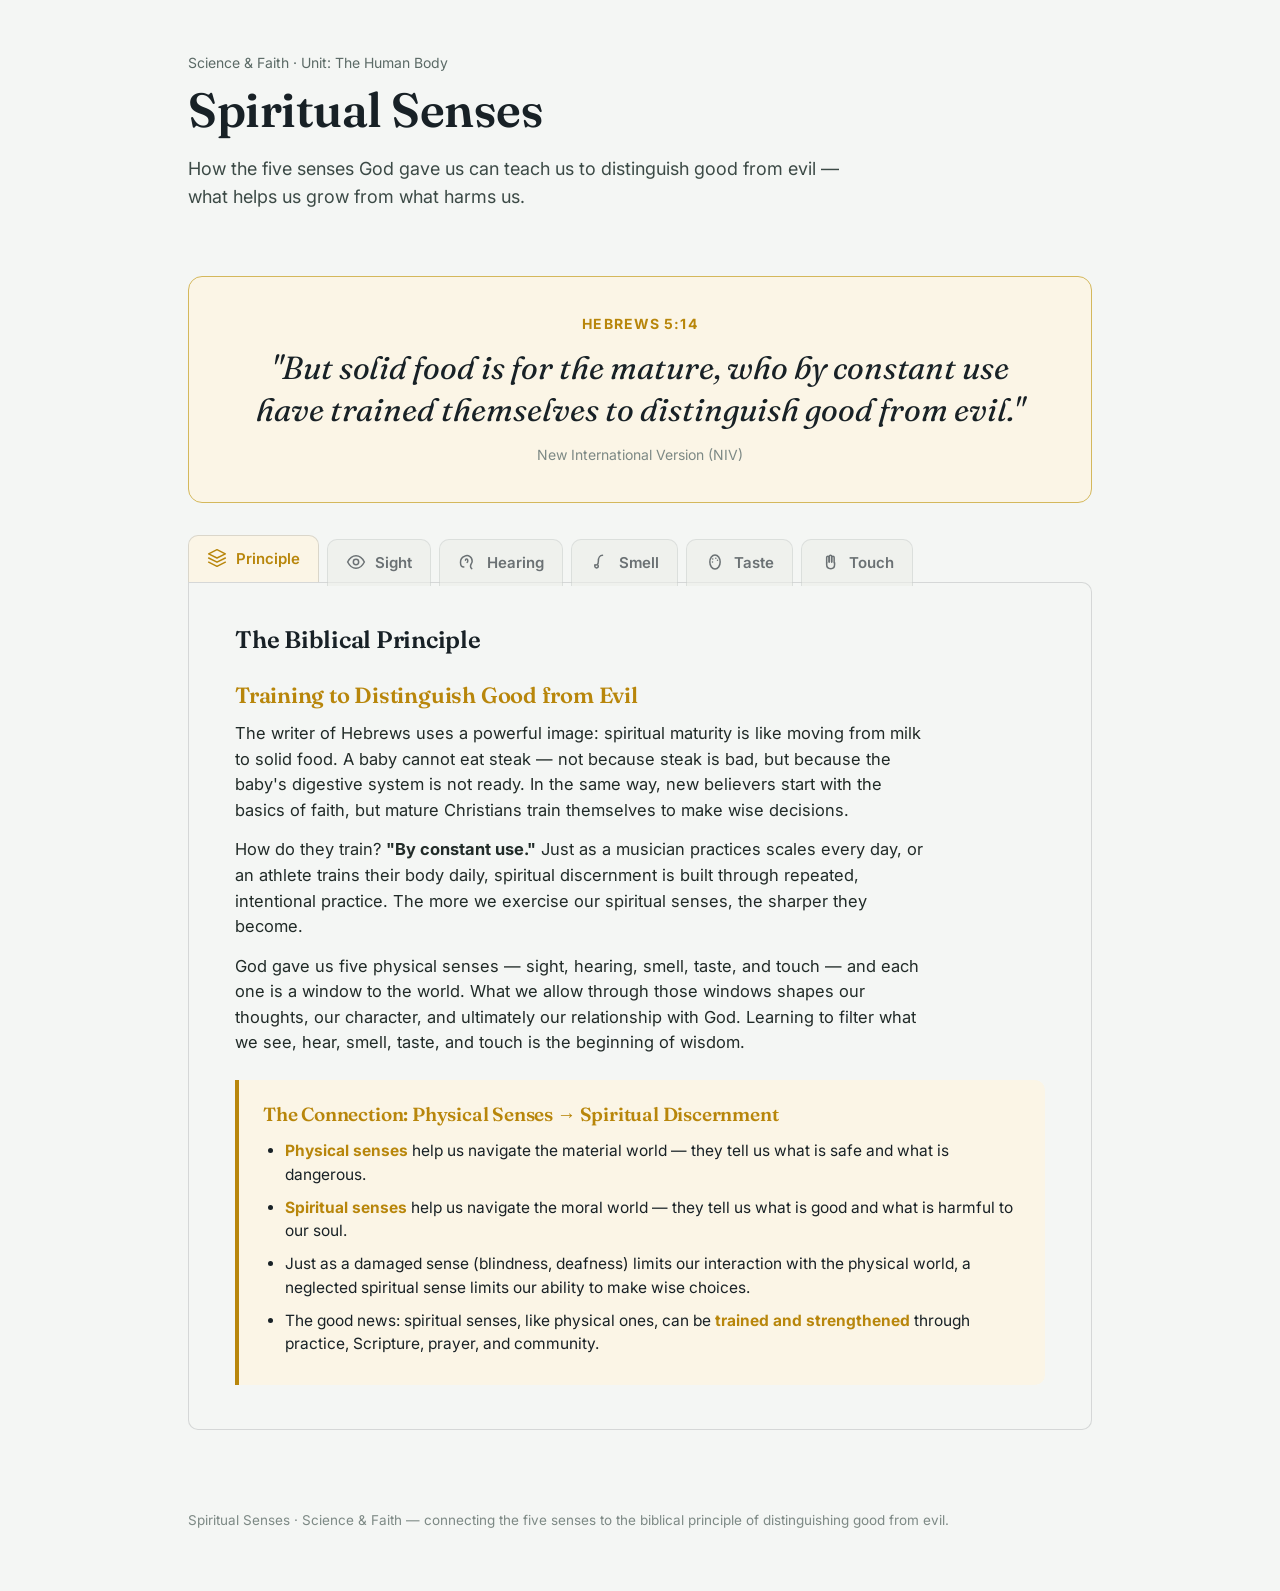
==== biblical_senses.html @ 90a1098a "Add expanded diagrams, biblical senses page, and new parts with definitions/diseases" ====
<!DOCTYPE html>
<html lang="en">
<head>
<meta charset="UTF-8">
<meta name="viewport" content="width=device-width, initial-scale=1.0">
<title>Spiritual Senses — Distinguishing Good from Evil</title>
<link rel="preconnect" href="https://fonts.googleapis.com">
<link href="https://fonts.googleapis.com/css2?family=Fraunces:ital,opsz,wght@0,9..144,400;0,9..144,600;0,9..144,700;1,9..144,500&family=Inter:wght@400;500;600;700&display=swap" rel="stylesheet">
<style>
  :root{
    --ink:#182126;
    --paper:#F4F6F4;
    --paper-2:#ECEFEA;
    --line: rgba(24,33,38,0.14);
    --gold:#B8860B;
    --gold-tint:#FBF5E6;
    --sight:#5B4FCF;
    --sight-tint:#E9E7FB;
    --hearing:#D9822B;
    --hearing-tint:#FBEBD8;
    --smell:#2E9E63;
    --smell-tint:#E2F4E9;
    --taste:#D9436B;
    --taste-tint:#FBE3EA;
    --touch:#1E8F97;
    --touch-tint:#DFF1F2;
  }
  *{box-sizing:border-box;}
  html{scroll-behavior:smooth;}
  body{
    margin:0; background:var(--paper); color:var(--ink);
    font-family:'Inter', system-ui, sans-serif; line-height:1.55;
  }
  h1,h2,h3,h4{font-family:'Fraunces', Georgia, serif; margin:0 0 0.4em 0; font-weight:600; letter-spacing:-0.01em;}
  .masthead{ max-width:960px; margin:0 auto; padding:52px 28px 20px; }
  .masthead .kicker{ font-size:14px; color:#5b6a66; margin-bottom:10px; }
  .masthead h1{ font-size:clamp(32px,5vw,48px); line-height:1.08; }
  .masthead p.lede{ max-width:60ch; font-size:18px; color:#3c4a46; margin-top:10px; }
  .verse-box{
    max-width:960px; margin:28px auto 0; padding:0 28px;
  }
  .verse-card{
    background:var(--gold-tint); border:1.5px solid #D4B85C; border-radius:14px;
    padding:36px clamp(20px,4vw,48px); text-align:center;
  }
  .verse-card .ref{ font-size:14px; font-weight:700; color:var(--gold); text-transform:uppercase; letter-spacing:0.08em; margin-bottom:12px; }
  .verse-card blockquote{
    font-family:'Fraunces',Georgia,serif; font-size:clamp(22px,3.5vw,32px);
    font-style:italic; color:var(--ink); line-height:1.3; margin:0 0 14px;
  }
  .verse-card .translation{ font-size:14px; color:#7d8985; }
  .tabbar{ max-width:960px; margin:32px auto 0; padding:0 28px; display:flex; gap:8px; flex-wrap:wrap; }
  .tab{
    font-family:'Inter',sans-serif; font-size:15px; font-weight:600; color:var(--ink);
    background:var(--paper-2); border:1px solid var(--line); border-bottom:none;
    padding:12px 18px 14px; border-radius:10px 10px 0 0; cursor:pointer;
    display:flex; align-items:center; gap:9px; opacity:0.62; transform:translateY(4px);
    transition:transform .16s ease, opacity .16s ease, background .16s ease;
  }
  .tab svg{width:20px;height:20px;flex:none;}
  .tab:hover{opacity:0.85;}
  .tab[aria-selected="true"]{ opacity:1; transform:translateY(0); background:var(--accent-tint, var(--paper)); border-color:var(--line); }
  .tab[data-target="principle"][aria-selected="true"]{ --accent-tint:var(--gold-tint); color:var(--gold); }
  .tab[data-target="sight"][aria-selected="true"]{ --accent-tint:var(--sight-tint); color:var(--sight); }
  .tab[data-target="hearing"][aria-selected="true"]{ --accent-tint:var(--hearing-tint); color:var(--hearing); }
  .tab[data-target="smell"][aria-selected="true"]{ --accent-tint:var(--smell-tint); color:var(--smell); }
  .tab[data-target="taste"][aria-selected="true"]{ --accent-tint:var(--taste-tint); color:var(--taste); }
  .tab[data-target="touch"][aria-selected="true"]{ --accent-tint:var(--touch-tint); color:var(--touch); }
  .panels{ max-width:960px; margin:0 auto 80px; padding:0 28px; }
  .panel{
    display:none; border:1px solid var(--line); border-radius:0 10px 10px 10px;
    padding:38px clamp(20px,4vw,46px) 44px; background:var(--paper); animation:fadein .35s ease;
  }
  .panel.active{display:block;}
  @keyframes fadein{ from{opacity:0; transform:translateY(6px);} to{opacity:1; transform:translateY(0);} }
  .panel[data-sense="principle"]{ --accent:var(--gold); --tint:var(--gold-tint); }
  .panel[data-sense="sight"]{ --accent:var(--sight); --tint:var(--sight-tint); }
  .panel[data-sense="hearing"]{ --accent:var(--hearing); --tint:var(--hearing-tint); }
  .panel[data-sense="smell"]{ --accent:var(--smell); --tint:var(--smell-tint); }
  .panel[data-sense="taste"]{ --accent:var(--taste); --tint:var(--taste-tint); }
  .panel[data-sense="touch"]{ --accent:var(--touch); --tint:var(--touch-tint); }
  .reading{ margin-top:20px; }
  .reading h3{ font-size:22px; color:var(--accent); }
  .reading p{ font-size:16.5px; max-width:70ch; color:#212b28; margin:0 0 14px; }
  .analogy-box{
    margin-top:24px; background:var(--tint); border-left:4px solid var(--accent);
    border-radius:0 10px 10px 0; padding:20px 24px;
  }
  .analogy-box h4{ color:var(--accent); margin:0 0 10px; font-size:19px; }
  .analogy-box ul{ margin:0; padding-left:22px; }
  .analogy-box li{ margin-bottom:10px; font-size:15.5px; line-height:1.5; }
  .analogy-box li strong{ color:var(--accent); }
  .challenge{
    margin-top:26px; background:#fff; border:1.5px solid var(--line); border-radius:10px;
    padding:20px 24px;
  }
  .challenge h4{ color:var(--ink); margin:0 0 10px; font-size:19px; }
  .challenge ol{ margin:0; padding-left:22px; }
  .challenge li{ margin-bottom:8px; font-size:15.5px; line-height:1.5; }
  footer{ max-width:960px; margin:0 auto 60px; padding:0 28px; color:#7d8985; font-size:13.5px; }
  @media (max-width:600px){
    .panel{ padding:28px 18px 34px; }
    .tab{ padding:10px 13px 12px; font-size:14px; }
    .tab span.tab-text{ display:none; }
    .verse-card{ padding:28px 18px; }
  }
</style>
</head>
<body>

<div class="masthead">
  <div class="kicker">Science &amp; Faith · Unit: The Human Body</div>
  <h1>Spiritual Senses</h1>
  <p class="lede">How the five senses God gave us can teach us to distinguish good from evil — what helps us grow from what harms us.</p>
</div>

<div class="verse-box">
  <div class="verse-card">
    <div class="ref">Hebrews 5:14</div>
    <blockquote>"But solid food is for the mature, who by constant use have trained themselves to distinguish good from evil."</blockquote>
    <div class="translation">New International Version (NIV)</div>
  </div>
</div>

<div class="tabbar" role="tablist">
  <button class="tab" data-target="principle" role="tab" aria-selected="true">
    <svg viewBox="0 0 24 24" fill="none"><path d="M12 2L2 7l10 5 10-5-10-5zM2 17l10 5 10-5M2 12l10 5 10-5" stroke="currentColor" stroke-width="1.8" stroke-linecap="round" stroke-linejoin="round"/></svg>
    <span class="tab-text">Principle</span>
  </button>
  <button class="tab" data-target="sight" role="tab" aria-selected="false">
    <svg viewBox="0 0 24 24" fill="none"><path d="M2 12C4.5 7 8 4.5 12 4.5S19.5 7 22 12C19.5 17 16 19.5 12 19.5S4.5 17 2 12Z" stroke="currentColor" stroke-width="1.8"/><circle cx="12" cy="12" r="3.2" stroke="currentColor" stroke-width="1.8"/></svg>
    <span class="tab-text">Sight</span>
  </button>
  <button class="tab" data-target="hearing" role="tab" aria-selected="false">
    <svg viewBox="0 0 24 24" fill="none"><path d="M8 5C4.5 6 3 9.5 3 12.5C3 16 5 18 7 18M8 5C12 3 17 5.5 17 11C17 13.5 15 14.5 15 17C15 19 16.5 20 16.5 20" stroke="currentColor" stroke-width="1.8" stroke-linecap="round"/><path d="M9 10C9 8.5 10 8 11 8.5C12 9 12 12 11 12.5" stroke="currentColor" stroke-width="1.8" stroke-linecap="round"/></svg>
    <span class="tab-text">Hearing</span>
  </button>
  <button class="tab" data-target="smell" role="tab" aria-selected="false">
    <svg viewBox="0 0 24 24" fill="none"><path d="M15 4C12 4 10 7 10 11C10 15 8 16 6 15.5" stroke="currentColor" stroke-width="1.8" stroke-linecap="round"/><path d="M6 15.5C5 17.5 6.5 19.5 8.5 19C10 18.6 10.3 17 9.5 16" stroke="currentColor" stroke-width="1.8" stroke-linecap="round"/></svg>
    <span class="tab-text">Smell</span>
  </button>
  <button class="tab" data-target="taste" role="tab" aria-selected="false">
    <svg viewBox="0 0 24 24" fill="none"><ellipse cx="12" cy="12" rx="6.2" ry="8.5" stroke="currentColor" stroke-width="1.8"/><circle cx="9.3" cy="8.5" r="0.9" fill="currentColor"/><circle cx="13" cy="7.6" r="0.9" fill="currentColor"/><circle cx="15" cy="10" r="0.9" fill="currentColor"/><circle cx="9" cy="12" r="0.9" fill="currentColor"/></svg>
    <span class="tab-text">Taste</span>
  </button>
  <button class="tab" data-target="touch" role="tab" aria-selected="false">
    <svg viewBox="0 0 24 24" fill="none"><path d="M8 13V6.5C8 5.7 8.7 5 9.5 5C10.3 5 11 5.7 11 6.5V12" stroke="currentColor" stroke-width="1.8" stroke-linecap="round"/><path d="M11 12V5.5C11 4.7 11.7 4 12.5 4C13.3 4 14 4.7 14 5.5V12" stroke="currentColor" stroke-width="1.8" stroke-linecap="round"/><path d="M14 12V6.5C14 5.7 14.7 5 15.5 5C16.3 5 17 5.7 17 6.5V13" stroke="currentColor" stroke-width="1.8" stroke-linecap="round"/><path d="M8 13V15C8 18 10 20 13 20C16 20 17.5 18 17.5 15V13" stroke="currentColor" stroke-width="1.8" stroke-linecap="round"/></svg>
    <span class="tab-text">Touch</span>
  </button>
</div>

<div class="panels">

  <section class="panel active" data-sense="principle" id="panel-principle">
    <h2>The Biblical Principle</h2>

    <div class="reading">
      <h3>Training to Distinguish Good from Evil</h3>
      <p>The writer of Hebrews uses a powerful image: spiritual maturity is like moving from milk to solid food. A baby cannot eat steak — not because steak is bad, but because the baby's digestive system is not ready. In the same way, new believers start with the basics of faith, but mature Christians train themselves to make wise decisions.</p>
      <p>How do they train? <strong>"By constant use."</strong> Just as a musician practices scales every day, or an athlete trains their body daily, spiritual discernment is built through repeated, intentional practice. The more we exercise our spiritual senses, the sharper they become.</p>
      <p>God gave us five physical senses — sight, hearing, smell, taste, and touch — and each one is a window to the world. What we allow through those windows shapes our thoughts, our character, and ultimately our relationship with God. Learning to filter what we see, hear, smell, taste, and touch is the beginning of wisdom.</p>
    </div>

    <div class="analogy-box">
      <h4>The Connection: Physical Senses → Spiritual Discernment</h4>
      <ul>
        <li><strong>Physical senses</strong> help us navigate the material world — they tell us what is safe and what is dangerous.</li>
        <li><strong>Spiritual senses</strong> help us navigate the moral world — they tell us what is good and what is harmful to our soul.</li>
        <li>Just as a damaged sense (blindness, deafness) limits our interaction with the physical world, a neglected spiritual sense limits our ability to make wise choices.</li>
        <li>The good news: spiritual senses, like physical ones, can be <strong>trained and strengthened</strong> through practice, Scripture, prayer, and community.</li>
      </ul>
    </div>
  </section>

  <section class="panel" data-sense="sight" id="panel-sight">
    <h2>Sight — What You Look At</h2>

    <div class="reading">
      <h3>Physical Sense: Sight</h3>
      <p>Your eyes are the windows to the world. The cornea and lens focus light onto the retina, where rods and cones convert images into electrical signals the brain can interpret. But your eyes do not just receive — they <strong>choose</strong>. You decide where to look and what to focus on.</p>

      <h3>Spiritual Parallel: Discernment of Vision</h3>
      <p>What we choose to look at shapes our inner world. Just as the eye can be damaged by staring at the sun, the soul can be damaged by constantly looking at what is harmful. Scripture says, <em>"I will not look with approval on anything that is vile"</em> (Psalm 101:3).</p>
    </div>

    <div class="analogy-box">
      <h4>Sight and Discernment</h4>
      <ul>
        <li><strong>Good (healthy vision):</strong> Looking at what is true, noble, pure, lovely, admirable — things that are excellent or praiseworthy (Philippians 4:8).</li>
        <li><strong>Evil (damaged vision):</strong> Consuming content that promotes violence, lust, greed, or hatred — content that desensitizes the conscience.</li>
        <li><strong>Training the eye:</strong> Practice choosing what you watch, read, and scroll through. Ask: "Does this build me up or tear me down?"</li>
      </ul>
    </div>

    <div class="challenge">
      <h4>Challenge</h4>
      <ol>
        <li>What is the last thing you watched that did not honor God? How did it affect your mood or thoughts?</li>
        <li>Can you identify one change you could make this week in what you watch or read?</li>
        <li>Read Philippians 4:8. Write down five things that pass this test.</li>
      </ol>
    </div>
  </section>

  <section class="panel" data-sense="hearing" id="panel-hearing">
    <h2>Hearing — What You Listen To</h2>

    <div class="reading">
      <h3>Physical Sense: Hearing</h3>
      <p>Sound waves enter through the pinna, travel down the ear canal, vibrate the eardrum, and are amplified by three tiny bones before reaching the cochlea. Hair cells convert vibrations into signals the brain interprets as speech, music, or noise. Your ear does not filter — <strong>your mind does</strong>.</p>

      <h3>Spiritual Parallel: Discernment of Hearing</h3>
      <p>What we listen to enters our minds and takes root. The words of others — friends, teachers, media — shape our beliefs and attitudes. Jesus said, <em>"Everyone who hears these words of mine and puts them into practice is like a wise man"</em> (Matthew 7:24).</p>
    </div>

    <div class="analogy-box">
      <h4>Hearing and Discernment</h4>
      <ul>
        <li><strong>Good (healthy hearing):</strong> Listening to truth, wise counsel, worship music, Scripture, and encouragement that builds faith.</li>
        <li><strong>Evil (damaged hearing):</strong> Filling your ears with gossip, lies, complaints, vulgar language, or teachings that distort the truth.</li>
        <li><strong>Training the ear:</strong> Be intentional about what you listen to. Ask: "Does this voice align with God's character?"</li>
      </ul>
    </div>

    <div class="challenge">
      <h4>Challenge</h4>
      <ol>
        <li>What kind of music or podcasts do you listen to most? Do they lift your spirit or lower it?</li>
        <li>Is there someone in your life whose words always leave you feeling discouraged? How can you protect your hearing?</li>
        <li>Read Romans 10:17. How does faith come by hearing?</li>
      </ol>
    </div>
  </section>

  <section class="panel" data-sense="smell" id="panel-smell">
    <h2>Smell — What You Are Near</h2>

    <div class="reading">
      <h3>Physical Sense: Smell</h3>
      <p>When you breathe in, air molecules reach the olfactory epithelium at the top of the nasal cavity. About 400 types of olfactory receptors detect different molecules and send signals directly to the brain's limbic system — the center of emotion and memory. That is why a smell can instantly transport you to a distant place or a forgotten moment.</p>

      <h3>Spiritual Parallel: Discernment of Atmosphere</h3>
      <p>Smell is about <strong>what surrounds you</strong>. You cannot always see the air you breathe, but it enters your body and affects you deeply. In the same way, the spiritual atmosphere you place yourself in — the environments, relationships, and habits you surround yourself with — shapes who you become.</p>
    </div>

    <div class="analogy-box">
      <h4>Smell and Discernment</h4>
      <ul>
        <li><strong>Good (healthy smell):</strong> Surrounding yourself with environments that promote peace, growth, worship, and genuine community.</li>
        <li><strong>Evil (damaged smell):</strong> Staying in toxic environments — places of dishonesty, manipulation, substance abuse, or spiritual emptiness — even when nothing "visible" seems wrong.</li>
        <li><strong>Training the nose:</strong> Learn to detect when something is "off" even before you can explain why. That intuition is the Holy Spirit's voice. Trust it.</li>
      </ul>
    </div>

    <div class="challenge">
      <h4>Challenge</h4>
      <ol>
        <li>Think of a situation where you felt something was "not right" but could not explain it. What was that feeling?</li>
        <li>What environments do you spend the most time in? Are they helping or hurting your spiritual health?</li>
        <li>Read 2 Corinthians 2:15-16. What does it mean to be the "fragrance of Christ"?</li>
      </ol>
    </div>
  </section>

  <section class="panel" data-sense="taste" id="panel-taste">
    <h2>Taste — What You Feed On</h2>

    <div class="reading">
      <h3>Physical Sense: Taste</h3>
      <p>When you eat, saliva dissolves chemicals from food. Taste cells inside your taste buds detect five basic flavors: sweet, sour, salty, bitter, and umami. But taste is not just about the tongue — the brain combines taste with smell, memory, and emotion to create the full experience of flavor. What you eat literally becomes part of your body.</p>

      <h3>Spiritual Parallel: Discernment of Input</h3>
      <p>Taste is about <strong>what you consume</strong> — not just food, but ideas, entertainment, relationships, and experiences. What you take in shapes your character. The Psalmist declared, <em>"Taste and see that the Lord is good"</em> (Psalm 34:8). When you sample God's goodness, your palate changes — you begin to prefer what is wholesome.</p>
    </div>

    <div class="analogy-box">
      <h4>Taste and Discernment</h4>
      <ul>
        <li><strong>Good (healthy taste):</strong> Feeding on Scripture, prayer, worship, acts of service, and relationships that challenge you to grow.</li>
        <li><strong>Evil (damaged taste):</strong> Consuming entertainment, habits, or relationships that numb your conscience, exploit others, or pull you away from God's purpose.</li>
        <li><strong>Training the palate:</strong> Start with small spiritual habits — daily Bible reading, weekly worship, serving someone in need. Over time, your taste changes. What once seemed boring becomes life-giving.</li>
      </ul>
    </div>

    <div class="challenge">
      <h4>Challenge</h4>
      <ol>
        <li>What are you "feeding on" most — spiritually speaking? (books, shows, conversations, habits)</li>
        <li>Read 1 Peter 2:2-3. Why does the writer compare God's word to milk for a newborn?</li>
        <li>Try this week: replace 30 minutes of one habit with time in Scripture or prayer. Notice how you feel afterward.</li>
      </ol>
    </div>
  </section>

  <section class="panel" data-sense="touch" id="panel-touch">
    <h2>Touch — What You Reach For</h2>

    <div class="reading">
      <h3>Physical Sense: Touch</h3>
      <p>Your skin is the largest organ of your body. Different receptors detect pressure, temperature, pain, and vibration. Touch is the most intimate sense — it requires contact. You cannot touch something without being changed by it, even slightly. A handshake, a hug, a burn — every touch leaves a mark.</p>

      <h3>Spiritual Parallel: Discernment of Action</h3>
      <p>Touch is about <strong>what you engage with</strong> — the actions you take, the things you put your hands to, the relationships you enter. Proverbs says, <em>"Do not lay your hand on anyone without thought"</em> (Proverbs 6:30, paraphrased). Every action has consequences. What you reach for reveals what you value.</p>
    </div>

    <div class="analogy-box">
      <h4>Touch and Discernment</h4>
      <ul>
        <li><strong>Good (healthy touch):</strong> Using your hands to build, create, help, heal, and bless others. Reaching out in generosity, kindness, and service.</li>
        <li><strong>Evil (damaged touch):</strong> Using your hands to take, manipulate, harm, steal, or control. Reaching for what is not yours or using power to exploit the weak.</li>
        <li><strong>Training the hands:</strong> Ask yourself before every action: "Will this action reflect God's love or my selfishness?" Practice doing good until it becomes your default.</li>
      </ul>
    </div>

    <div class="challenge">
      <h4>Challenge</h4>
      <ol>
        <li>What did you do with your hands this week that you are proud of? What do you regret?</li>
        <li>Read James 2:14-17. Why is faith without action called "dead"?</li>
        <li>Plan one intentional act of service this week — use your hands to bless someone.</li>
      </ol>
    </div>
  </section>

</div>

<footer>Spiritual Senses · Science &amp; Faith — connecting the five senses to the biblical principle of distinguishing good from evil.</footer>

<script>
  const tabs = document.querySelectorAll('.tab');
  const panels = document.querySelectorAll('.panel');
  tabs.forEach(tab => {
    tab.addEventListener('click', () => {
      tabs.forEach(t => t.setAttribute('aria-selected', 'false'));
      tab.setAttribute('aria-selected', 'true');
      const target = tab.dataset.target;
      panels.forEach(p => p.classList.toggle('active', p.dataset.sense === target));
    });
  });
</script>

</body>
</html>
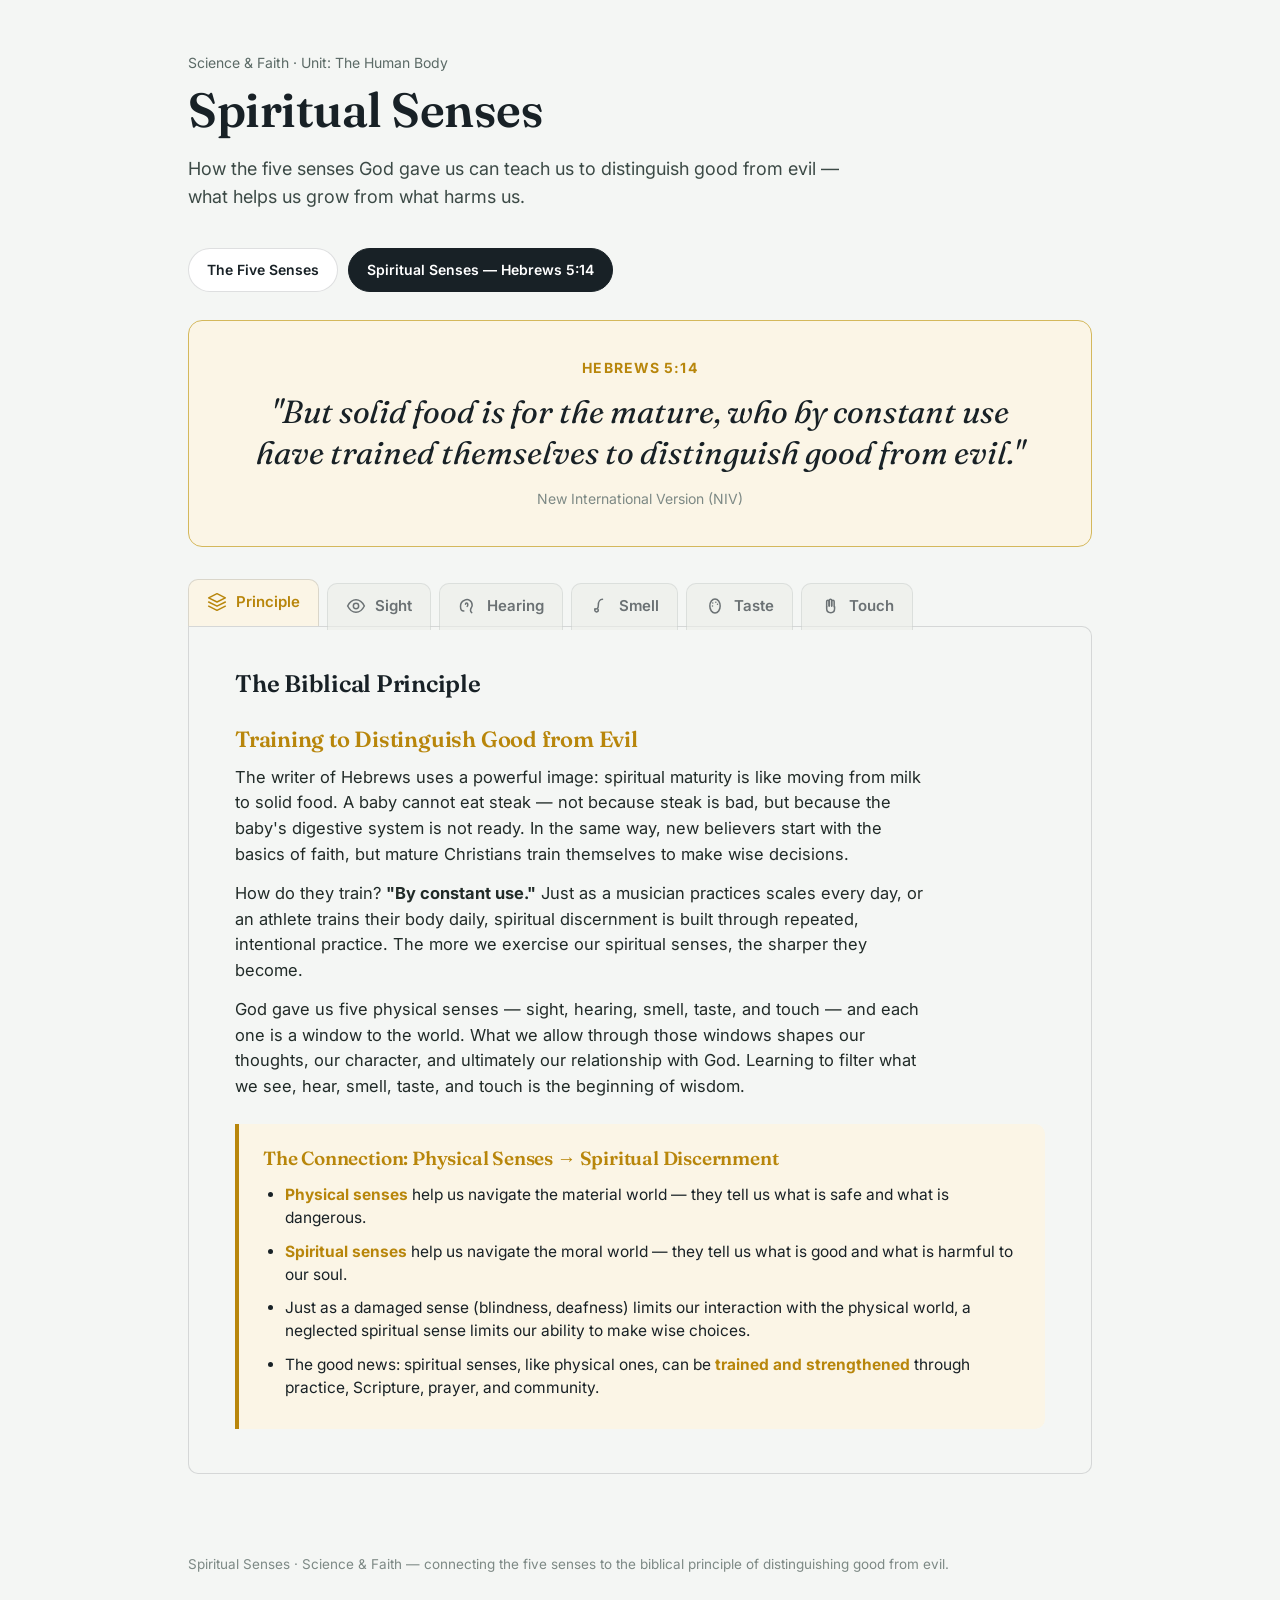
==== commit 4d647e8c: "Connect both pages with navigation links" ====
--- a/biblical_senses.html
+++ b/biblical_senses.html
@@ -79,6 +79,14 @@
   .panel[data-sense="smell"]{ --accent:var(--smell); --tint:var(--smell-tint); }
   .panel[data-sense="taste"]{ --accent:var(--taste); --tint:var(--taste-tint); }
   .panel[data-sense="touch"]{ --accent:var(--touch); --tint:var(--touch-tint); }
+  .page-nav{ max-width:960px; margin:0 auto; padding:0 28px; display:flex; gap:10px; flex-wrap:wrap; }
+  .page-nav a{
+    font-family:'Inter',sans-serif; font-size:14px; font-weight:600; text-decoration:none;
+    padding:10px 18px; border-radius:999px; border:1.5px solid var(--line); background:#fff; color:var(--ink);
+    transition:all .15s ease;
+  }
+  .page-nav a:hover{ border-color:var(--gold); color:var(--gold); }
+  .page-nav a.active{ background:var(--ink); color:#fff; border-color:var(--ink); }
   .reading{ margin-top:20px; }
   .reading h3{ font-size:22px; color:var(--accent); }
   .reading p{ font-size:16.5px; max-width:70ch; color:#212b28; margin:0 0 14px; }
@@ -112,6 +120,11 @@
   <div class="kicker">Science &amp; Faith · Unit: The Human Body</div>
   <h1>Spiritual Senses</h1>
   <p class="lede">How the five senses God gave us can teach us to distinguish good from evil — what helps us grow from what harms us.</p>
+</div>
+
+<div class="page-nav">
+  <a href="index.html">The Five Senses</a>
+  <a href="biblical_senses.html" class="active">Spiritual Senses — Hebrews 5:14</a>
 </div>
 
 <div class="verse-box">
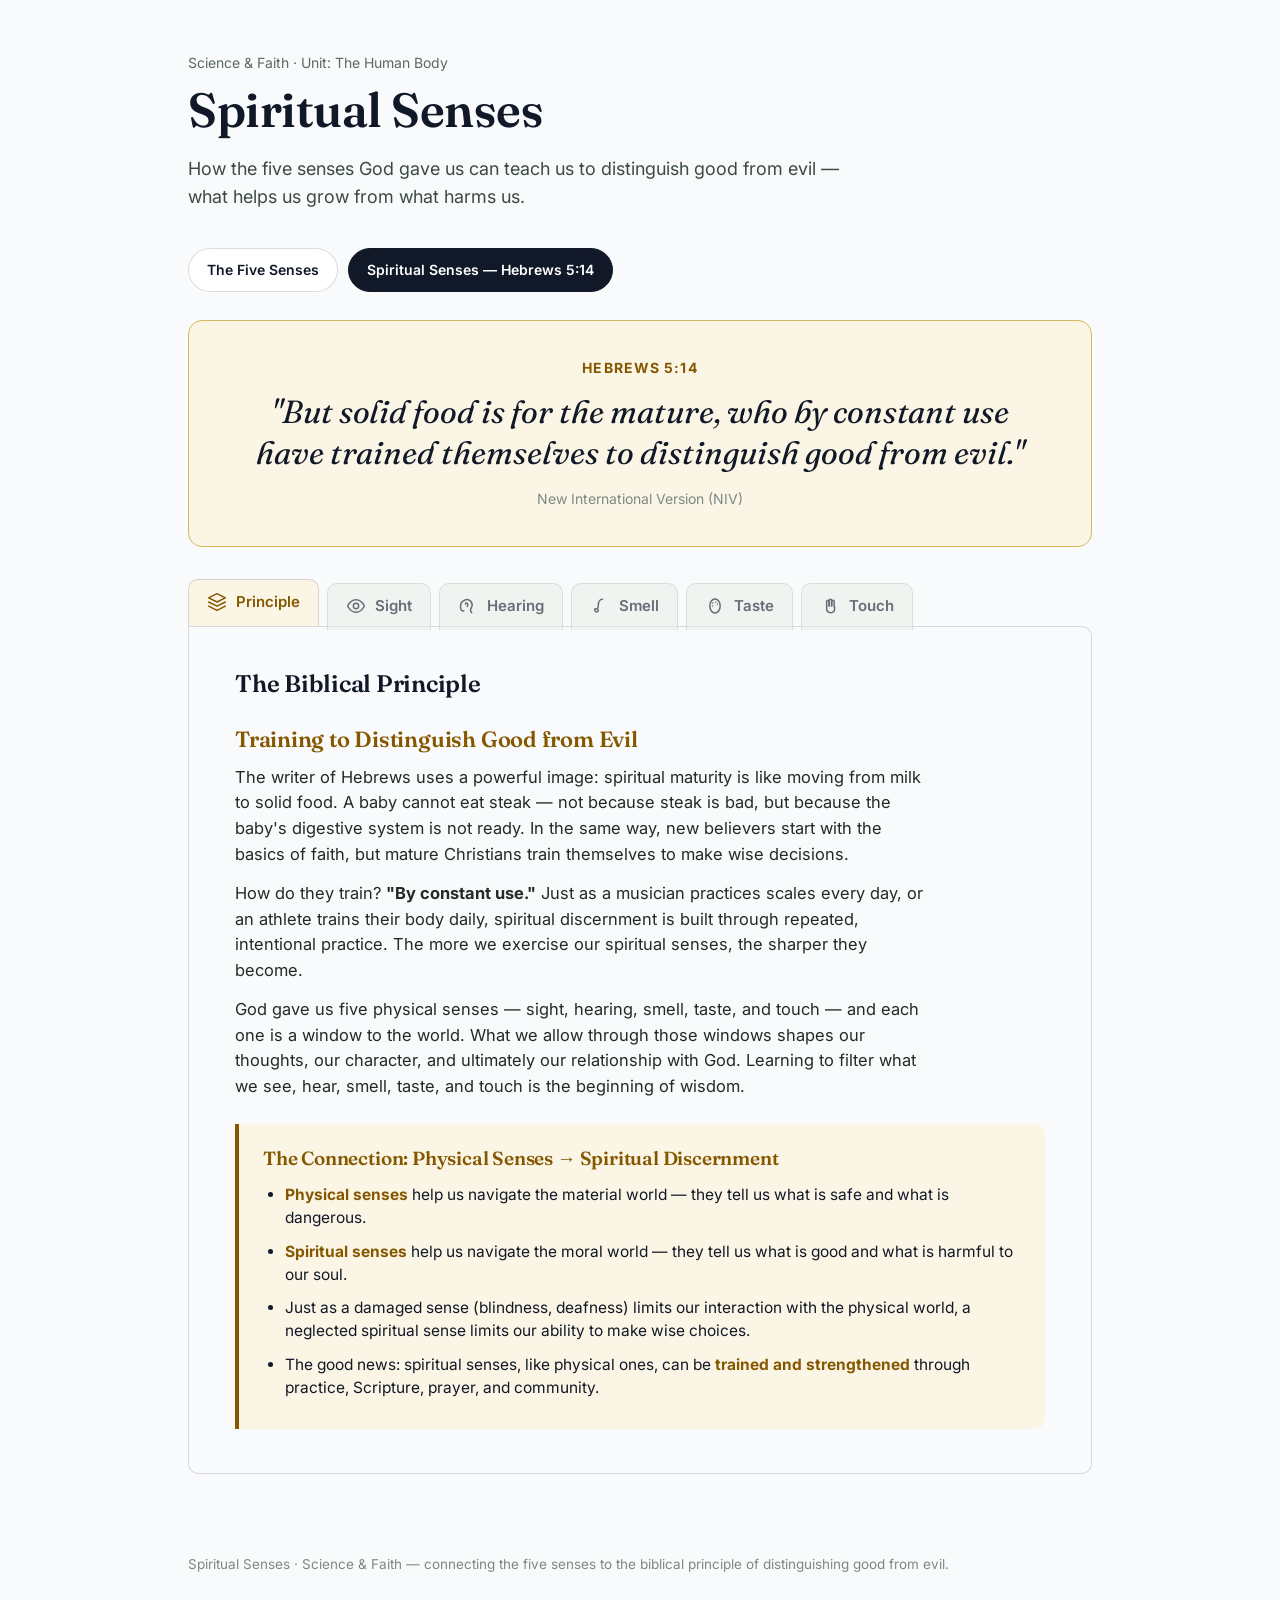
==== commit f3b8441f: "Redesign Five Senses as an interactive CLIL learning unit for 8th grade" ====
--- a/biblical_senses.html
+++ b/biblical_senses.html
@@ -3,27 +3,30 @@
 <head>
 <meta charset="UTF-8">
 <meta name="viewport" content="width=device-width, initial-scale=1.0">
-<title>Spiritual Senses — Distinguishing Good from Evil</title>
+<title>Spiritual Senses — Distinguishing Good from Evil (Hebrews 5:14)</title>
+<meta name="description" content="Connecting the five physical senses to spiritual discernment based on Hebrews 5:14 for 8th grade Science and Faith.">
+<link rel="icon" type="image/svg+xml" href="data:image/svg+xml,%3Csvg xmlns='http://www.w3.org/2000/svg' viewBox='0 0 32 32'%3E%3Ccircle cx='16' cy='16' r='15' fill='%23855800'/%3E%3Cpath d='M16 7l-9 4.5 9 4.5 9-4.5-9-4.5zM7 20.5l9 4.5 9-4.5M7 16l9 4.5 9-4.5' fill='none' stroke='%23fff' stroke-width='2'/%3E%3C/svg%3E">
 <link rel="preconnect" href="https://fonts.googleapis.com">
+<link rel="preconnect" href="https://fonts.gstatic.com" crossorigin>
 <link href="https://fonts.googleapis.com/css2?family=Fraunces:ital,opsz,wght@0,9..144,400;0,9..144,600;0,9..144,700;1,9..144,500&family=Inter:wght@400;500;600;700&display=swap" rel="stylesheet">
 <style>
   :root{
-    --ink:#182126;
-    --paper:#F4F6F4;
+    --ink:#111827;
+    --paper:#F9FAFB;
     --paper-2:#ECEFEA;
-    --line: rgba(24,33,38,0.14);
-    --gold:#B8860B;
+    --line: rgba(17,24,39,0.15);
+    --gold:#855800;
     --gold-tint:#FBF5E6;
-    --sight:#5B4FCF;
-    --sight-tint:#E9E7FB;
-    --hearing:#D9822B;
-    --hearing-tint:#FBEBD8;
-    --smell:#2E9E63;
-    --smell-tint:#E2F4E9;
-    --taste:#D9436B;
-    --taste-tint:#FBE3EA;
-    --touch:#1E8F97;
-    --touch-tint:#DFF1F2;
+    --sight:#4338CA;
+    --sight-tint:#EEF2FF;
+    --hearing:#9A3412;
+    --hearing-tint:#FFF7ED;
+    --smell:#166534;
+    --smell-tint:#F0FDF4;
+    --taste:#9F1239;
+    --taste-tint:#FFF1F2;
+    --touch:#0E7490;
+    --touch-tint:#ECFEFF;
   }
   *{box-sizing:border-box;}
   html{scroll-behavior:smooth;}
@@ -135,29 +138,29 @@
   </div>
 </div>
 
-<div class="tabbar" role="tablist">
-  <button class="tab" data-target="principle" role="tab" aria-selected="true">
-    <svg viewBox="0 0 24 24" fill="none"><path d="M12 2L2 7l10 5 10-5-10-5zM2 17l10 5 10-5M2 12l10 5 10-5" stroke="currentColor" stroke-width="1.8" stroke-linecap="round" stroke-linejoin="round"/></svg>
+<div class="tabbar" role="tablist" aria-label="Spiritual senses">
+  <button class="tab" data-target="principle" role="tab" aria-selected="true" aria-label="Principle">
+    <svg aria-hidden="true" viewBox="0 0 24 24" fill="none"><path d="M12 2L2 7l10 5 10-5-10-5zM2 17l10 5 10-5M2 12l10 5 10-5" stroke="currentColor" stroke-width="1.8" stroke-linecap="round" stroke-linejoin="round"/></svg>
     <span class="tab-text">Principle</span>
   </button>
-  <button class="tab" data-target="sight" role="tab" aria-selected="false">
-    <svg viewBox="0 0 24 24" fill="none"><path d="M2 12C4.5 7 8 4.5 12 4.5S19.5 7 22 12C19.5 17 16 19.5 12 19.5S4.5 17 2 12Z" stroke="currentColor" stroke-width="1.8"/><circle cx="12" cy="12" r="3.2" stroke="currentColor" stroke-width="1.8"/></svg>
+  <button class="tab" data-target="sight" role="tab" aria-selected="false" aria-label="Sight">
+    <svg aria-hidden="true" viewBox="0 0 24 24" fill="none"><path d="M2 12C4.5 7 8 4.5 12 4.5S19.5 7 22 12C19.5 17 16 19.5 12 19.5S4.5 17 2 12Z" stroke="currentColor" stroke-width="1.8"/><circle cx="12" cy="12" r="3.2" stroke="currentColor" stroke-width="1.8"/></svg>
     <span class="tab-text">Sight</span>
   </button>
-  <button class="tab" data-target="hearing" role="tab" aria-selected="false">
-    <svg viewBox="0 0 24 24" fill="none"><path d="M8 5C4.5 6 3 9.5 3 12.5C3 16 5 18 7 18M8 5C12 3 17 5.5 17 11C17 13.5 15 14.5 15 17C15 19 16.5 20 16.5 20" stroke="currentColor" stroke-width="1.8" stroke-linecap="round"/><path d="M9 10C9 8.5 10 8 11 8.5C12 9 12 12 11 12.5" stroke="currentColor" stroke-width="1.8" stroke-linecap="round"/></svg>
+  <button class="tab" data-target="hearing" role="tab" aria-selected="false" aria-label="Hearing">
+    <svg aria-hidden="true" viewBox="0 0 24 24" fill="none"><path d="M8 5C4.5 6 3 9.5 3 12.5C3 16 5 18 7 18M8 5C12 3 17 5.5 17 11C17 13.5 15 14.5 15 17C15 19 16.5 20 16.5 20" stroke="currentColor" stroke-width="1.8" stroke-linecap="round"/><path d="M9 10C9 8.5 10 8 11 8.5C12 9 12 12 11 12.5" stroke="currentColor" stroke-width="1.8" stroke-linecap="round"/></svg>
     <span class="tab-text">Hearing</span>
   </button>
-  <button class="tab" data-target="smell" role="tab" aria-selected="false">
-    <svg viewBox="0 0 24 24" fill="none"><path d="M15 4C12 4 10 7 10 11C10 15 8 16 6 15.5" stroke="currentColor" stroke-width="1.8" stroke-linecap="round"/><path d="M6 15.5C5 17.5 6.5 19.5 8.5 19C10 18.6 10.3 17 9.5 16" stroke="currentColor" stroke-width="1.8" stroke-linecap="round"/></svg>
+  <button class="tab" data-target="smell" role="tab" aria-selected="false" aria-label="Smell">
+    <svg aria-hidden="true" viewBox="0 0 24 24" fill="none"><path d="M15 4C12 4 10 7 10 11C10 15 8 16 6 15.5" stroke="currentColor" stroke-width="1.8" stroke-linecap="round"/><path d="M6 15.5C5 17.5 6.5 19.5 8.5 19C10 18.6 10.3 17 9.5 16" stroke="currentColor" stroke-width="1.8" stroke-linecap="round"/></svg>
     <span class="tab-text">Smell</span>
   </button>
-  <button class="tab" data-target="taste" role="tab" aria-selected="false">
-    <svg viewBox="0 0 24 24" fill="none"><ellipse cx="12" cy="12" rx="6.2" ry="8.5" stroke="currentColor" stroke-width="1.8"/><circle cx="9.3" cy="8.5" r="0.9" fill="currentColor"/><circle cx="13" cy="7.6" r="0.9" fill="currentColor"/><circle cx="15" cy="10" r="0.9" fill="currentColor"/><circle cx="9" cy="12" r="0.9" fill="currentColor"/></svg>
+  <button class="tab" data-target="taste" role="tab" aria-selected="false" aria-label="Taste">
+    <svg aria-hidden="true" viewBox="0 0 24 24" fill="none"><ellipse cx="12" cy="12" rx="6.2" ry="8.5" stroke="currentColor" stroke-width="1.8"/><circle cx="9.3" cy="8.5" r="0.9" fill="currentColor"/><circle cx="13" cy="7.6" r="0.9" fill="currentColor"/><circle cx="15" cy="10" r="0.9" fill="currentColor"/><circle cx="9" cy="12" r="0.9" fill="currentColor"/></svg>
     <span class="tab-text">Taste</span>
   </button>
-  <button class="tab" data-target="touch" role="tab" aria-selected="false">
-    <svg viewBox="0 0 24 24" fill="none"><path d="M8 13V6.5C8 5.7 8.7 5 9.5 5C10.3 5 11 5.7 11 6.5V12" stroke="currentColor" stroke-width="1.8" stroke-linecap="round"/><path d="M11 12V5.5C11 4.7 11.7 4 12.5 4C13.3 4 14 4.7 14 5.5V12" stroke="currentColor" stroke-width="1.8" stroke-linecap="round"/><path d="M14 12V6.5C14 5.7 14.7 5 15.5 5C16.3 5 17 5.7 17 6.5V13" stroke="currentColor" stroke-width="1.8" stroke-linecap="round"/><path d="M8 13V15C8 18 10 20 13 20C16 20 17.5 18 17.5 15V13" stroke="currentColor" stroke-width="1.8" stroke-linecap="round"/></svg>
+  <button class="tab" data-target="touch" role="tab" aria-selected="false" aria-label="Touch">
+    <svg aria-hidden="true" viewBox="0 0 24 24" fill="none"><path d="M8 13V6.5C8 5.7 8.7 5 9.5 5C10.3 5 11 5.7 11 6.5V12" stroke="currentColor" stroke-width="1.8" stroke-linecap="round"/><path d="M11 12V5.5C11 4.7 11.7 4 12.5 4C13.3 4 14 4.7 14 5.5V12" stroke="currentColor" stroke-width="1.8" stroke-linecap="round"/><path d="M14 12V6.5C14 5.7 14.7 5 15.5 5C16.3 5 17 5.7 17 6.5V13" stroke="currentColor" stroke-width="1.8" stroke-linecap="round"/><path d="M8 13V15C8 18 10 20 13 20C16 20 17.5 18 17.5 15V13" stroke="currentColor" stroke-width="1.8" stroke-linecap="round"/></svg>
     <span class="tab-text">Touch</span>
   </button>
 </div>
@@ -313,7 +316,7 @@
       <p>Your skin is the largest organ of your body. Different receptors detect pressure, temperature, pain, and vibration. Touch is the most intimate sense — it requires contact. You cannot touch something without being changed by it, even slightly. A handshake, a hug, a burn — every touch leaves a mark.</p>
 
       <h3>Spiritual Parallel: Discernment of Action</h3>
-      <p>Touch is about <strong>what you engage with</strong> — the actions you take, the things you put your hands to, the relationships you enter. Proverbs says, <em>"Do not lay your hand on anyone without thought"</em> (Proverbs 6:30, paraphrased). Every action has consequences. What you reach for reveals what you value.</p>
+      <p>Touch is about <strong>what you engage with</strong> — the actions you take, the things you put your hands to, the relationships you enter. Scripture warns us, <em>"Do not be hasty in the laying on of hands"</em> (1 Timothy 5:22), and encourages us, <em>"Whatever you do, work at it with all your heart, as working for the Lord"</em> (Colossians 3:23). Every action has consequences. What you reach for reveals what you value.</p>
     </div>
 
     <div class="analogy-box">
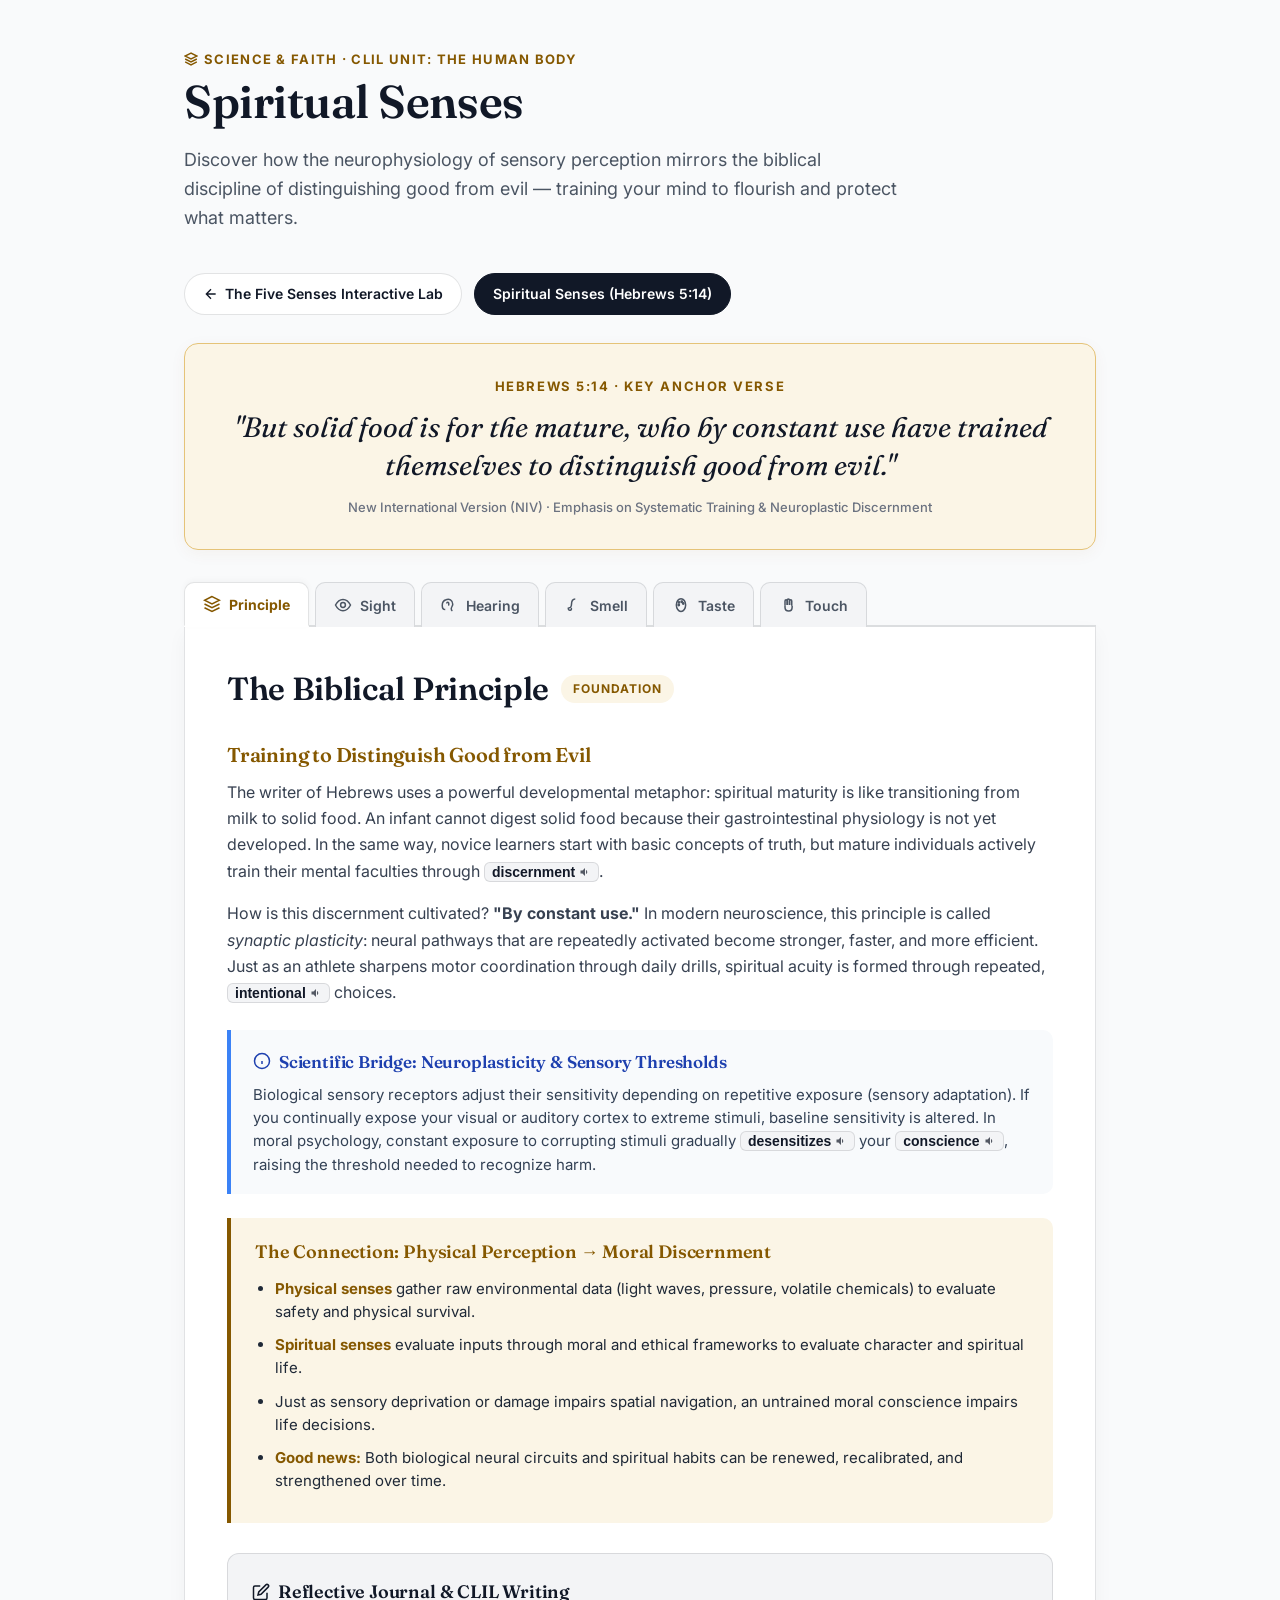
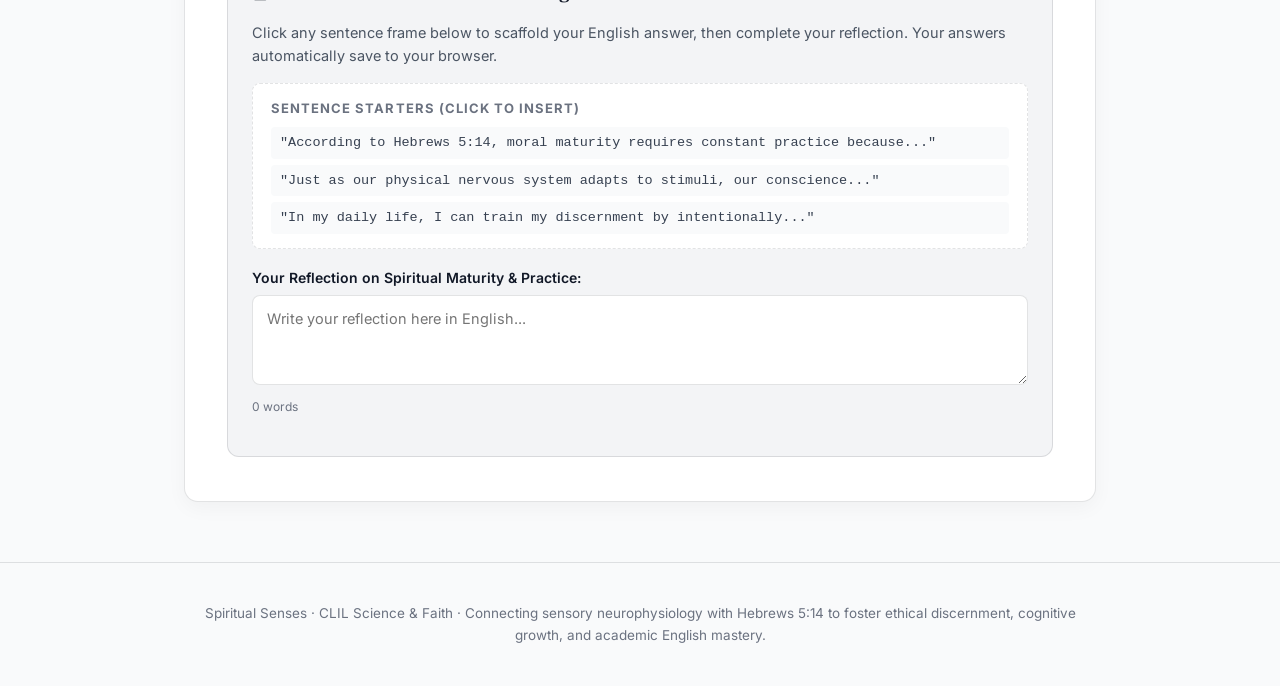
==== commit 535c2a72: "feat(clil-stem): comprehensive CLIL and neurophysiology upgrade for 8th Grade - Implement A2/B1 Scaf" ====
--- a/biblical_senses.html
+++ b/biblical_senses.html
@@ -3,357 +3,1117 @@
 <head>
 <meta charset="UTF-8">
 <meta name="viewport" content="width=device-width, initial-scale=1.0">
-<title>Spiritual Senses — Distinguishing Good from Evil (Hebrews 5:14)</title>
-<meta name="description" content="Connecting the five physical senses to spiritual discernment based on Hebrews 5:14 for 8th grade Science and Faith.">
+<title>Spiritual Senses — Distinguishing Good from Evil (Hebrews 5:14) | CLIL Science & Faith</title>
+<meta name="description" content="Connecting sensory neurophysiology to spiritual discernment based on Hebrews 5:14 for 8th Grade Science & Faith CLIL curriculum.">
 <link rel="icon" type="image/svg+xml" href="data:image/svg+xml,%3Csvg xmlns='http://www.w3.org/2000/svg' viewBox='0 0 32 32'%3E%3Ccircle cx='16' cy='16' r='15' fill='%23855800'/%3E%3Cpath d='M16 7l-9 4.5 9 4.5 9-4.5-9-4.5zM7 20.5l9 4.5 9-4.5M7 16l9 4.5 9-4.5' fill='none' stroke='%23fff' stroke-width='2'/%3E%3C/svg%3E">
 <link rel="preconnect" href="https://fonts.googleapis.com">
 <link rel="preconnect" href="https://fonts.gstatic.com" crossorigin>
 <link href="https://fonts.googleapis.com/css2?family=Fraunces:ital,opsz,wght@0,9..144,400;0,9..144,600;0,9..144,700;1,9..144,500&family=Inter:wght@400;500;600;700&display=swap" rel="stylesheet">
 <style>
-  :root{
-    --ink:#111827;
-    --paper:#F9FAFB;
-    --paper-2:#ECEFEA;
-    --line: rgba(17,24,39,0.15);
-    --gold:#855800;
-    --gold-tint:#FBF5E6;
-    --sight:#4338CA;
-    --sight-tint:#EEF2FF;
-    --hearing:#9A3412;
-    --hearing-tint:#FFF7ED;
-    --smell:#166534;
-    --smell-tint:#F0FDF4;
-    --taste:#9F1239;
-    --taste-tint:#FFF1F2;
-    --touch:#0E7490;
-    --touch-tint:#ECFEFF;
-  }
-  *{box-sizing:border-box;}
-  html{scroll-behavior:smooth;}
-  body{
-    margin:0; background:var(--paper); color:var(--ink);
-    font-family:'Inter', system-ui, sans-serif; line-height:1.55;
-  }
-  h1,h2,h3,h4{font-family:'Fraunces', Georgia, serif; margin:0 0 0.4em 0; font-weight:600; letter-spacing:-0.01em;}
-  .masthead{ max-width:960px; margin:0 auto; padding:52px 28px 20px; }
-  .masthead .kicker{ font-size:14px; color:#5b6a66; margin-bottom:10px; }
-  .masthead h1{ font-size:clamp(32px,5vw,48px); line-height:1.08; }
-  .masthead p.lede{ max-width:60ch; font-size:18px; color:#3c4a46; margin-top:10px; }
-  .verse-box{
-    max-width:960px; margin:28px auto 0; padding:0 28px;
-  }
-  .verse-card{
-    background:var(--gold-tint); border:1.5px solid #D4B85C; border-radius:14px;
-    padding:36px clamp(20px,4vw,48px); text-align:center;
-  }
-  .verse-card .ref{ font-size:14px; font-weight:700; color:var(--gold); text-transform:uppercase; letter-spacing:0.08em; margin-bottom:12px; }
-  .verse-card blockquote{
-    font-family:'Fraunces',Georgia,serif; font-size:clamp(22px,3.5vw,32px);
-    font-style:italic; color:var(--ink); line-height:1.3; margin:0 0 14px;
-  }
-  .verse-card .translation{ font-size:14px; color:#7d8985; }
-  .tabbar{ max-width:960px; margin:32px auto 0; padding:0 28px; display:flex; gap:8px; flex-wrap:wrap; }
-  .tab{
-    font-family:'Inter',sans-serif; font-size:15px; font-weight:600; color:var(--ink);
-    background:var(--paper-2); border:1px solid var(--line); border-bottom:none;
-    padding:12px 18px 14px; border-radius:10px 10px 0 0; cursor:pointer;
-    display:flex; align-items:center; gap:9px; opacity:0.62; transform:translateY(4px);
-    transition:transform .16s ease, opacity .16s ease, background .16s ease;
-  }
-  .tab svg{width:20px;height:20px;flex:none;}
-  .tab:hover{opacity:0.85;}
-  .tab[aria-selected="true"]{ opacity:1; transform:translateY(0); background:var(--accent-tint, var(--paper)); border-color:var(--line); }
-  .tab[data-target="principle"][aria-selected="true"]{ --accent-tint:var(--gold-tint); color:var(--gold); }
-  .tab[data-target="sight"][aria-selected="true"]{ --accent-tint:var(--sight-tint); color:var(--sight); }
-  .tab[data-target="hearing"][aria-selected="true"]{ --accent-tint:var(--hearing-tint); color:var(--hearing); }
-  .tab[data-target="smell"][aria-selected="true"]{ --accent-tint:var(--smell-tint); color:var(--smell); }
-  .tab[data-target="taste"][aria-selected="true"]{ --accent-tint:var(--taste-tint); color:var(--taste); }
-  .tab[data-target="touch"][aria-selected="true"]{ --accent-tint:var(--touch-tint); color:var(--touch); }
-  .panels{ max-width:960px; margin:0 auto 80px; padding:0 28px; }
-  .panel{
-    display:none; border:1px solid var(--line); border-radius:0 10px 10px 10px;
-    padding:38px clamp(20px,4vw,46px) 44px; background:var(--paper); animation:fadein .35s ease;
-  }
-  .panel.active{display:block;}
-  @keyframes fadein{ from{opacity:0; transform:translateY(6px);} to{opacity:1; transform:translateY(0);} }
-  .panel[data-sense="principle"]{ --accent:var(--gold); --tint:var(--gold-tint); }
-  .panel[data-sense="sight"]{ --accent:var(--sight); --tint:var(--sight-tint); }
-  .panel[data-sense="hearing"]{ --accent:var(--hearing); --tint:var(--hearing-tint); }
-  .panel[data-sense="smell"]{ --accent:var(--smell); --tint:var(--smell-tint); }
-  .panel[data-sense="taste"]{ --accent:var(--taste); --tint:var(--taste-tint); }
-  .panel[data-sense="touch"]{ --accent:var(--touch); --tint:var(--touch-tint); }
-  .page-nav{ max-width:960px; margin:0 auto; padding:0 28px; display:flex; gap:10px; flex-wrap:wrap; }
-  .page-nav a{
-    font-family:'Inter',sans-serif; font-size:14px; font-weight:600; text-decoration:none;
-    padding:10px 18px; border-radius:999px; border:1.5px solid var(--line); background:#fff; color:var(--ink);
-    transition:all .15s ease;
-  }
-  .page-nav a:hover{ border-color:var(--gold); color:var(--gold); }
-  .page-nav a.active{ background:var(--ink); color:#fff; border-color:var(--ink); }
-  .reading{ margin-top:20px; }
-  .reading h3{ font-size:22px; color:var(--accent); }
-  .reading p{ font-size:16.5px; max-width:70ch; color:#212b28; margin:0 0 14px; }
-  .analogy-box{
-    margin-top:24px; background:var(--tint); border-left:4px solid var(--accent);
-    border-radius:0 10px 10px 0; padding:20px 24px;
-  }
-  .analogy-box h4{ color:var(--accent); margin:0 0 10px; font-size:19px; }
-  .analogy-box ul{ margin:0; padding-left:22px; }
-  .analogy-box li{ margin-bottom:10px; font-size:15.5px; line-height:1.5; }
-  .analogy-box li strong{ color:var(--accent); }
-  .challenge{
-    margin-top:26px; background:#fff; border:1.5px solid var(--line); border-radius:10px;
-    padding:20px 24px;
-  }
-  .challenge h4{ color:var(--ink); margin:0 0 10px; font-size:19px; }
-  .challenge ol{ margin:0; padding-left:22px; }
-  .challenge li{ margin-bottom:8px; font-size:15.5px; line-height:1.5; }
-  footer{ max-width:960px; margin:0 auto 60px; padding:0 28px; color:#7d8985; font-size:13.5px; }
-  @media (max-width:600px){
-    .panel{ padding:28px 18px 34px; }
-    .tab{ padding:10px 13px 12px; font-size:14px; }
-    .tab span.tab-text{ display:none; }
-    .verse-card{ padding:28px 18px; }
+  :root {
+    --ink: #111827;
+    --paper: #F9FAFB;
+    --paper-2: #F3F4F6;
+    --card-bg: #FFFFFF;
+    --line: rgba(17, 24, 39, 0.12);
+    --gold: #855800;
+    --gold-tint: #FBF5E6;
+    --gold-dark: #633f00;
+    --sight: #4338CA;
+    --sight-tint: #EEF2FF;
+    --hearing: #C2410C;
+    --hearing-tint: #FFF7ED;
+    --smell: #15803D;
+    --smell-tint: #F0FDF4;
+    --taste: #BE123C;
+    --taste-tint: #FFF1F2;
+    --touch: #0E7490;
+    --touch-tint: #ECFEFF;
+    --success: #15803D;
+  }
+  * { box-sizing: border-box; }
+  html { scroll-behavior: smooth; }
+  body {
+    margin: 0;
+    background: var(--paper);
+    color: var(--ink);
+    font-family: 'Inter', system-ui, -apple-system, sans-serif;
+    line-height: 1.6;
+    -webkit-font-smoothing: antialiased;
+  }
+  h1, h2, h3, h4 {
+    font-family: 'Fraunces', Georgia, serif;
+    margin: 0 0 0.4em 0;
+    font-weight: 600;
+    letter-spacing: -0.01em;
+  }
+  .container {
+    max-width: 960px;
+    margin: 0 auto;
+    padding: 0 24px;
+  }
+  .masthead {
+    padding: 48px 0 20px;
+  }
+  .masthead .kicker {
+    font-size: 13px;
+    font-weight: 700;
+    color: var(--gold);
+    text-transform: uppercase;
+    letter-spacing: 0.1em;
+    margin-bottom: 8px;
+    display: inline-flex;
+    align-items: center;
+    gap: 6px;
+  }
+  .masthead h1 {
+    font-size: clamp(32px, 5vw, 46px);
+    line-height: 1.1;
+    color: var(--ink);
+  }
+  .masthead p.lede {
+    max-width: 65ch;
+    font-size: 18px;
+    color: #4b5563;
+    margin: 12px 0 0;
+  }
+
+  /* Page Navigation Bar */
+  .page-nav {
+    display: flex;
+    gap: 12px;
+    margin: 20px 0 28px;
+    flex-wrap: wrap;
+  }
+  .page-nav a {
+    font-size: 14px;
+    font-weight: 600;
+    text-decoration: none;
+    padding: 9px 18px;
+    border-radius: 999px;
+    border: 1.5px solid var(--line);
+    background: #fff;
+    color: var(--ink);
+    transition: all 0.15s ease;
+    display: inline-flex;
+    align-items: center;
+    gap: 6px;
+  }
+  .page-nav a:hover {
+    border-color: var(--gold);
+    color: var(--gold);
+  }
+  .page-nav a.active {
+    background: var(--ink);
+    color: #fff;
+    border-color: var(--ink);
+  }
+
+  /* Hebrews Verse Card */
+  .verse-card {
+    background: var(--gold-tint);
+    border: 1.5px solid #E5C378;
+    border-radius: 14px;
+    padding: 32px clamp(20px, 4vw, 44px);
+    text-align: center;
+    margin-bottom: 32px;
+    box-shadow: 0 4px 16px rgba(133, 88, 0, 0.05);
+  }
+  .verse-card .ref {
+    font-size: 13px;
+    font-weight: 700;
+    color: var(--gold);
+    text-transform: uppercase;
+    letter-spacing: 0.12em;
+    margin-bottom: 12px;
+  }
+  .verse-card blockquote {
+    font-family: 'Fraunces', Georgia, serif;
+    font-size: clamp(20px, 3.2vw, 28px);
+    font-style: italic;
+    color: var(--ink);
+    line-height: 1.35;
+    margin: 0 0 12px;
+  }
+  .verse-card .translation {
+    font-size: 13px;
+    color: #6b7280;
+    font-weight: 500;
+  }
+
+  /* Accessible Tabbar */
+  .tabbar {
+    display: flex;
+    gap: 6px;
+    flex-wrap: wrap;
+    border-bottom: 2px solid var(--line);
+    margin-bottom: 0;
+  }
+  .tab {
+    font-family: 'Inter', sans-serif;
+    font-size: 14px;
+    font-weight: 600;
+    color: #4b5563;
+    background: var(--paper-2);
+    border: 1.5px solid var(--line);
+    border-bottom: none;
+    padding: 12px 18px;
+    border-radius: 10px 10px 0 0;
+    cursor: pointer;
+    display: flex;
+    align-items: center;
+    gap: 8px;
+    transition: all 0.15s ease;
+    margin-bottom: -2px;
+  }
+  .tab svg {
+    width: 18px;
+    height: 18px;
+    flex-shrink: 0;
+  }
+  .tab:hover {
+    background: #fff;
+    color: var(--ink);
+  }
+  .tab:focus-visible {
+    outline: 2px solid var(--gold);
+    outline-offset: 2px;
+  }
+  .tab[aria-selected="true"] {
+    background: #fff;
+    color: var(--tab-color, var(--gold));
+    border-color: var(--line);
+    border-bottom: 2px solid #fff;
+    font-weight: 700;
+    box-shadow: 0 -2px 6px rgba(0,0,0,0.03);
+  }
+  .tab[data-target="principle"] { --tab-color: var(--gold); }
+  .tab[data-target="sight"] { --tab-color: var(--sight); }
+  .tab[data-target="hearing"] { --tab-color: var(--hearing); }
+  .tab[data-target="smell"] { --tab-color: var(--smell); }
+  .tab[data-target="taste"] { --tab-color: var(--taste); }
+  .tab[data-target="touch"] { --tab-color: var(--touch); }
+
+  /* Tab Panels */
+  .panels {
+    margin-bottom: 60px;
+  }
+  .panel {
+    display: none;
+    border: 1.5px solid var(--line);
+    border-top: none;
+    border-radius: 0 0 14px 14px;
+    padding: 36px clamp(18px, 4vw, 42px) 44px;
+    background: #fff;
+    box-shadow: 0 6px 20px rgba(0, 0, 0, 0.04);
+    animation: fadeIn 0.25s ease;
+  }
+  .panel.active { display: block; }
+  @keyframes fadeIn {
+    from { opacity: 0; transform: translateY(4px); }
+    to { opacity: 1; transform: translateY(0); }
+  }
+
+  .panel[data-sense="principle"] { --accent: var(--gold); --tint: var(--gold-tint); }
+  .panel[data-sense="sight"] { --accent: var(--sight); --tint: var(--sight-tint); }
+  .panel[data-sense="hearing"] { --accent: var(--hearing); --tint: var(--hearing-tint); }
+  .panel[data-sense="smell"] { --accent: var(--smell); --tint: var(--smell-tint); }
+  .panel[data-sense="taste"] { --accent: var(--taste); --tint: var(--taste-tint); }
+  .panel[data-sense="touch"] { --accent: var(--touch); --tint: var(--touch-tint); }
+
+  .panel h2 {
+    color: var(--ink);
+    font-size: clamp(24px, 3.5vw, 32px);
+    display: flex;
+    align-items: center;
+    gap: 12px;
+    margin-bottom: 16px;
+  }
+  .panel-badge {
+    font-family: 'Inter', sans-serif;
+    font-size: 12px;
+    font-weight: 700;
+    text-transform: uppercase;
+    letter-spacing: 0.08em;
+    background: var(--tint);
+    color: var(--accent);
+    padding: 4px 12px;
+    border-radius: 999px;
+  }
+
+  /* Academic Reading & Scaffolding */
+  .reading {
+    margin-top: 16px;
+  }
+  .reading h3 {
+    font-size: 20px;
+    color: var(--accent);
+    margin-top: 24px;
+    margin-bottom: 8px;
+  }
+  .reading p {
+    font-size: 16px;
+    color: #374151;
+    margin: 0 0 16px;
+    line-height: 1.65;
+  }
+
+  /* Interactive Vocabulary Pills */
+  .vocab-pill {
+    display: inline-flex;
+    align-items: center;
+    gap: 4px;
+    background: var(--paper-2);
+    border: 1px solid var(--line);
+    padding: 1px 7px;
+    border-radius: 6px;
+    font-size: 14px;
+    font-weight: 600;
+    color: var(--ink);
+    cursor: pointer;
+    transition: all 0.15s ease;
+    vertical-align: baseline;
+  }
+  .vocab-pill:hover {
+    background: var(--tint);
+    border-color: var(--accent);
+    color: var(--accent);
+  }
+  .vocab-pill svg {
+    width: 12px;
+    height: 12px;
+    opacity: 0.7;
+  }
+
+  /* Scientific Cross-Reference Callout */
+  .science-box {
+    margin: 24px 0;
+    background: #f8fafc;
+    border-left: 4px solid #3b82f6;
+    border-radius: 0 10px 10px 0;
+    padding: 18px 22px;
+  }
+  .science-box h4 {
+    color: #1e40af;
+    margin: 0 0 8px;
+    font-size: 17px;
+    display: flex;
+    align-items: center;
+    gap: 8px;
+  }
+  .science-box p {
+    margin: 0;
+    font-size: 15px;
+    color: #334155;
+    line-height: 1.55;
+  }
+
+  /* Analogy Box */
+  .analogy-box {
+    margin-top: 24px;
+    background: var(--tint);
+    border-left: 4px solid var(--accent);
+    border-radius: 0 10px 10px 0;
+    padding: 20px 24px;
+  }
+  .analogy-box h4 {
+    color: var(--accent);
+    margin: 0 0 10px;
+    font-size: 18px;
+  }
+  .analogy-box ul {
+    margin: 0;
+    padding-left: 20px;
+  }
+  .analogy-box li {
+    margin-bottom: 10px;
+    font-size: 15px;
+    color: #1f2937;
+    line-height: 1.55;
+  }
+  .analogy-box li strong {
+    color: var(--accent);
+  }
+
+  /* Interactive Journal / Reflection Challenge */
+  .challenge {
+    margin-top: 30px;
+    background: var(--paper-2);
+    border: 1.5px solid var(--line);
+    border-radius: 12px;
+    padding: 24px;
+  }
+  .challenge h4 {
+    color: var(--ink);
+    margin: 0 0 12px;
+    font-size: 18px;
+    display: flex;
+    align-items: center;
+    gap: 8px;
+  }
+  .challenge-intro {
+    font-size: 14.5px;
+    color: #4b5563;
+    margin-bottom: 16px;
+  }
+
+  /* Sentence Frames for Scaffolding */
+  .sentence-frames {
+    background: #fff;
+    border: 1px dashed var(--line);
+    border-radius: 8px;
+    padding: 14px 18px;
+    margin-bottom: 18px;
+  }
+  .sentence-frames h5 {
+    font-size: 13px;
+    text-transform: uppercase;
+    letter-spacing: 0.08em;
+    color: #6b7280;
+    margin: 0 0 8px;
+  }
+  .frames-list {
+    display: flex;
+    flex-direction: column;
+    gap: 6px;
+  }
+  .frame-item {
+    font-size: 13.5px;
+    color: #374151;
+    font-family: monospace;
+    background: #f9fafb;
+    padding: 4px 8px;
+    border-radius: 4px;
+    cursor: pointer;
+    border: 1px solid transparent;
+  }
+  .frame-item:hover {
+    border-color: var(--accent);
+    color: var(--accent);
+    background: #fff;
+  }
+
+  /* Reflection Textarea */
+  .journal-input-group {
+    margin-bottom: 16px;
+  }
+  .journal-label {
+    display: block;
+    font-size: 14px;
+    font-weight: 600;
+    color: var(--ink);
+    margin-bottom: 6px;
+  }
+  .journal-textarea {
+    width: 100%;
+    min-height: 90px;
+    padding: 12px 14px;
+    border-radius: 8px;
+    border: 1.5px solid var(--line);
+    background: #fff;
+    font-family: 'Inter', sans-serif;
+    font-size: 14.5px;
+    line-height: 1.5;
+    color: var(--ink);
+    resize: vertical;
+    transition: border-color 0.15s ease;
+  }
+  .journal-textarea:focus {
+    outline: none;
+    border-color: var(--accent);
+    box-shadow: 0 0 0 3px rgba(133, 88, 0, 0.1);
+  }
+  .journal-meta {
+    display: flex;
+    justify-content: space-between;
+    align-items: center;
+    font-size: 12px;
+    color: #6b7280;
+    margin-top: 4px;
+  }
+  .save-indicator {
+    display: inline-flex;
+    align-items: center;
+    gap: 4px;
+    color: var(--success);
+    font-weight: 600;
+    opacity: 0;
+    transition: opacity 0.3s ease;
+  }
+  .save-indicator.visible { opacity: 1; }
+
+  /* Modal for Definitions / Pronunciation */
+  .modal-overlay {
+    position: fixed;
+    top: 0; left: 0; right: 0; bottom: 0;
+    background: rgba(0, 0, 0, 0.5);
+    display: none;
+    align-items: center;
+    justify-content: center;
+    z-index: 1000;
+    padding: 20px;
+    backdrop-filter: blur(2px);
+  }
+  .modal-overlay.open { display: flex; }
+  .modal-box {
+    background: #fff;
+    border-radius: 14px;
+    max-width: 440px;
+    width: 100%;
+    padding: 24px;
+    box-shadow: 0 10px 30px rgba(0, 0, 0, 0.2);
+    position: relative;
+    animation: modalPop 0.2s ease-out;
+  }
+  @keyframes modalPop {
+    from { opacity: 0; transform: scale(0.95); }
+    to { opacity: 1; transform: scale(1); }
+  }
+  .modal-header {
+    display: flex;
+    justify-content: space-between;
+    align-items: center;
+    margin-bottom: 12px;
+  }
+  .modal-word {
+    font-size: 22px;
+    font-family: 'Fraunces', Georgia, serif;
+    color: var(--gold);
+    margin: 0;
+  }
+  .modal-close {
+    background: none;
+    border: none;
+    font-size: 24px;
+    cursor: pointer;
+    color: #9ca3af;
+    padding: 0;
+    line-height: 1;
+  }
+  .modal-close:hover { color: var(--ink); }
+  .modal-phonetic {
+    font-family: monospace;
+    font-size: 14px;
+    color: #6b7280;
+    margin-bottom: 12px;
+  }
+  .modal-def {
+    font-size: 15px;
+    color: #374151;
+    line-height: 1.5;
+    margin-bottom: 16px;
+  }
+  .modal-listen-btn {
+    display: inline-flex;
+    align-items: center;
+    gap: 8px;
+    padding: 8px 16px;
+    background: var(--gold);
+    color: #fff;
+    border: none;
+    border-radius: 8px;
+    font-size: 14px;
+    font-weight: 600;
+    cursor: pointer;
+  }
+  .modal-listen-btn:hover { background: var(--gold-dark); }
+
+  footer {
+    text-align: center;
+    padding: 40px 20px;
+    color: #6b7280;
+    font-size: 13.5px;
+    border-top: 1px solid var(--line);
+  }
+
+  @media (max-width: 680px) {
+    .tab span.tab-text { display: none; }
+    .tab { padding: 12px 14px; }
+    .panel { padding: 24px 16px 32px; }
   }
 </style>
 </head>
 <body>
 
-<div class="masthead">
-  <div class="kicker">Science &amp; Faith · Unit: The Human Body</div>
-  <h1>Spiritual Senses</h1>
-  <p class="lede">How the five senses God gave us can teach us to distinguish good from evil — what helps us grow from what harms us.</p>
-</div>
-
-<div class="page-nav">
-  <a href="index.html">The Five Senses</a>
-  <a href="biblical_senses.html" class="active">Spiritual Senses — Hebrews 5:14</a>
-</div>
-
-<div class="verse-box">
+<div class="container">
+  <header class="masthead">
+    <div class="kicker">
+      <svg width="14" height="14" viewBox="0 0 24 24" fill="none" stroke="currentColor" stroke-width="2.5"><path d="M12 2L2 7l10 5 10-5-10-5zM2 17l10 5 10-5M2 12l10 5 10-5"/></svg>
+      Science &amp; Faith · CLIL Unit: The Human Body
+    </div>
+    <h1>Spiritual Senses</h1>
+    <p class="lede">Discover how the neurophysiology of sensory perception mirrors the biblical discipline of distinguishing good from evil — training your mind to flourish and protect what matters.</p>
+  </header>
+
+  <nav class="page-nav" aria-label="Page selection">
+    <a href="index.html">
+      <svg width="16" height="16" viewBox="0 0 24 24" fill="none" stroke="currentColor" stroke-width="2"><path d="M19 12H5M12 19l-7-7 7-7"/></svg>
+      The Five Senses Interactive Lab
+    </a>
+    <a href="biblical_senses.html" class="active">
+      Spiritual Senses (Hebrews 5:14)
+    </a>
+  </nav>
+
   <div class="verse-card">
-    <div class="ref">Hebrews 5:14</div>
+    <div class="ref">Hebrews 5:14 · Key Anchor Verse</div>
     <blockquote>"But solid food is for the mature, who by constant use have trained themselves to distinguish good from evil."</blockquote>
-    <div class="translation">New International Version (NIV)</div>
+    <div class="translation">New International Version (NIV) · Emphasis on Systematic Training &amp; Neuroplastic Discernment</div>
+  </div>
+
+  <div class="tabbar" role="tablist" aria-label="Spiritual senses tabs">
+    <button class="tab" data-target="principle" role="tab" id="tab-principle" aria-selected="true" aria-controls="panel-principle">
+      <svg viewBox="0 0 24 24" fill="none" stroke="currentColor" stroke-width="2"><path d="M12 2L2 7l10 5 10-5-10-5zM2 17l10 5 10-5M2 12l10 5 10-5"/></svg>
+      <span class="tab-text">Principle</span>
+    </button>
+    <button class="tab" data-target="sight" role="tab" id="tab-sight" aria-selected="false" aria-controls="panel-sight">
+      <svg viewBox="0 0 24 24" fill="none" stroke="currentColor" stroke-width="2"><path d="M2 12C4.5 7 8 4.5 12 4.5S19.5 7 22 12C19.5 17 16 19.5 12 19.5S4.5 17 2 12Z"/><circle cx="12" cy="12" r="3.2"/></svg>
+      <span class="tab-text">Sight</span>
+    </button>
+    <button class="tab" data-target="hearing" role="tab" id="tab-hearing" aria-selected="false" aria-controls="panel-hearing">
+      <svg viewBox="0 0 24 24" fill="none" stroke="currentColor" stroke-width="2"><path d="M8 5C4.5 6 3 9.5 3 12.5C3 16 5 18 7 18M8 5C12 3 17 5.5 17 11C17 13.5 15 14.5 15 17C15 19 16.5 20 16.5 20"/><path d="M9 10C9 8.5 10 8 11 8.5C12 9 12 12 11 12.5"/></svg>
+      <span class="tab-text">Hearing</span>
+    </button>
+    <button class="tab" data-target="smell" role="tab" id="tab-smell" aria-selected="false" aria-controls="panel-smell">
+      <svg viewBox="0 0 24 24" fill="none" stroke="currentColor" stroke-width="2"><path d="M15 4C12 4 10 7 10 11C10 15 8 16 6 15.5"/><path d="M6 15.5C5 17.5 6.5 19.5 8.5 19C10 18.6 10.3 17 9.5 16"/></svg>
+      <span class="tab-text">Smell</span>
+    </button>
+    <button class="tab" data-target="taste" role="tab" id="tab-taste" aria-selected="false" aria-controls="panel-taste">
+      <svg viewBox="0 0 24 24" fill="none" stroke="currentColor" stroke-width="2"><ellipse cx="12" cy="12" rx="6.2" ry="8.5"/><circle cx="9.3" cy="8.5" r="0.9" fill="currentColor"/><circle cx="13" cy="7.6" r="0.9" fill="currentColor"/><circle cx="15" cy="10" r="0.9" fill="currentColor"/><circle cx="9" cy="12" r="0.9" fill="currentColor"/></svg>
+      <span class="tab-text">Taste</span>
+    </button>
+    <button class="tab" data-target="touch" role="tab" id="tab-touch" aria-selected="false" aria-controls="panel-touch">
+      <svg viewBox="0 0 24 24" fill="none" stroke="currentColor" stroke-width="2"><path d="M8 13V6.5C8 5.7 8.7 5 9.5 5C10.3 5 11 5.7 11 6.5V12"/><path d="M11 12V5.5C11 4.7 11.7 4 12.5 4C13.3 4 14 4.7 14 5.5V12"/><path d="M14 12V6.5C14 5.7 14.7 5 15.5 5C16.3 5 17 5.7 17 6.5V13"/><path d="M8 13V15C8 18 10 20 13 20C16 20 17.5 18 17.5 15V13"/></svg>
+      <span class="tab-text">Touch</span>
+    </button>
+  </div>
+
+  <div class="panels">
+
+    <!-- PRINCIPLE PANEL -->
+    <section class="panel active" data-sense="principle" id="panel-principle" role="tabpanel" aria-labelledby="tab-principle">
+      <h2>The Biblical Principle <span class="panel-badge">Foundation</span></h2>
+
+      <div class="reading">
+        <h3>Training to Distinguish Good from Evil</h3>
+        <p>The writer of Hebrews uses a powerful developmental metaphor: spiritual maturity is like transitioning from milk to solid food. An infant cannot digest solid food because their gastrointestinal physiology is not yet developed. In the same way, novice learners start with basic concepts of truth, but mature individuals actively train their mental faculties through <button class="vocab-pill" data-word="discernment">discernment <svg viewBox="0 0 24 24" fill="currentColor"><path d="M3 9v6h4l5 5V4L7 9H3zm13.5 3c0-1.77-1.02-3.29-2.5-4.03v8.05c1.48-.73 2.5-2.25 2.5-4.02z"/></svg></button>.</p>
+        <p>How is this discernment cultivated? <strong>"By constant use."</strong> In modern neuroscience, this principle is called <em>synaptic plasticity</em>: neural pathways that are repeatedly activated become stronger, faster, and more efficient. Just as an athlete sharpens motor coordination through daily drills, spiritual acuity is formed through repeated, <button class="vocab-pill" data-word="intentional">intentional <svg viewBox="0 0 24 24" fill="currentColor"><path d="M3 9v6h4l5 5V4L7 9H3zm13.5 3c0-1.77-1.02-3.29-2.5-4.03v8.05c1.48-.73 2.5-2.25 2.5-4.02z"/></svg></button> choices.</p>
+      </div>
+
+      <div class="science-box">
+        <h4>
+          <svg width="18" height="18" viewBox="0 0 24 24" fill="none" stroke="currentColor" stroke-width="2"><circle cx="12" cy="12" r="10"/><path d="M12 16v-4M12 8h.01"/></svg>
+          Scientific Bridge: Neuroplasticity &amp; Sensory Thresholds
+        </h4>
+        <p>Biological sensory receptors adjust their sensitivity depending on repetitive exposure (sensory adaptation). If you continually expose your visual or auditory cortex to extreme stimuli, baseline sensitivity is altered. In moral psychology, constant exposure to corrupting stimuli gradually <button class="vocab-pill" data-word="desensitizes">desensitizes <svg viewBox="0 0 24 24" fill="currentColor"><path d="M3 9v6h4l5 5V4L7 9H3zm13.5 3c0-1.77-1.02-3.29-2.5-4.03v8.05c1.48-.73 2.5-2.25 2.5-4.02z"/></svg></button> your <button class="vocab-pill" data-word="conscience">conscience <svg viewBox="0 0 24 24" fill="currentColor"><path d="M3 9v6h4l5 5V4L7 9H3zm13.5 3c0-1.77-1.02-3.29-2.5-4.03v8.05c1.48-.73 2.5-2.25 2.5-4.02z"/></svg></button>, raising the threshold needed to recognize harm.</p>
+      </div>
+
+      <div class="analogy-box">
+        <h4>The Connection: Physical Perception &rarr; Moral Discernment</h4>
+        <ul>
+          <li><strong>Physical senses</strong> gather raw environmental data (light waves, pressure, volatile chemicals) to evaluate safety and physical survival.</li>
+          <li><strong>Spiritual senses</strong> evaluate inputs through moral and ethical frameworks to evaluate character and spiritual life.</li>
+          <li>Just as sensory deprivation or damage impairs spatial navigation, an untrained moral conscience impairs life decisions.</li>
+          <li><strong>Good news:</strong> Both biological neural circuits and spiritual habits can be renewed, recalibrated, and strengthened over time.</li>
+        </ul>
+      </div>
+
+      <div class="challenge">
+        <h4>
+          <svg width="18" height="18" viewBox="0 0 24 24" fill="none" stroke="currentColor" stroke-width="2"><path d="M11 4H4a2 2 0 0 0-2 2v14a2 2 0 0 0 2 2h14a2 2 0 0 0 2-2v-7"/><path d="M18.5 2.5a2.121 2.121 0 0 1 3 3L12 15l-4 1 1-4 9.5-9.5z"/></svg>
+          Reflective Journal &amp; CLIL Writing
+        </h4>
+        <p class="challenge-intro">Click any sentence frame below to scaffold your English answer, then complete your reflection. Your answers automatically save to your browser.</p>
+
+        <div class="sentence-frames">
+          <h5>Sentence Starters (Click to Insert)</h5>
+          <div class="frames-list">
+            <span class="frame-item" data-target="journal-principle">"According to Hebrews 5:14, moral maturity requires constant practice because..."</span>
+            <span class="frame-item" data-target="journal-principle">"Just as our physical nervous system adapts to stimuli, our conscience..."</span>
+            <span class="frame-item" data-target="journal-principle">"In my daily life, I can train my discernment by intentionally..."</span>
+          </div>
+        </div>
+
+        <div class="journal-input-group">
+          <label class="journal-label" for="journal-principle">Your Reflection on Spiritual Maturity &amp; Practice:</label>
+          <textarea id="journal-principle" class="journal-textarea" placeholder="Write your reflection here in English..."></textarea>
+          <div class="journal-meta">
+            <span id="wc-journal-principle">0 words</span>
+            <span class="save-indicator" id="save-journal-principle">
+              <svg width="14" height="14" viewBox="0 0 24 24" fill="none" stroke="currentColor" stroke-width="2"><polyline points="20 6 9 17 4 12"/></svg> Saved
+            </span>
+          </div>
+        </div>
+      </div>
+    </section>
+
+    <!-- SIGHT PANEL -->
+    <section class="panel" data-sense="sight" id="panel-sight" role="tabpanel" aria-labelledby="tab-sight">
+      <h2>Sight — What You Look At <span class="panel-badge">Vision &amp; Focus</span></h2>
+
+      <div class="reading">
+        <h3>Physical Sense: The Optical Aperture</h3>
+        <p>Your eyes focus incoming photons through the cornea and crystalline lens onto the retina. Photoreceptors (rods and cones) convert light energy into action potentials via the optic nerve (Cranial Nerve II). However, the human brain executes <em>saccadic movements</em> and selective attention: you do not passively absorb everything; your fovea actively selects what receives deep processing.</p>
+
+        <h3>Spiritual Parallel: Guarding the Eye Gate</h3>
+        <p>What we intentionally fix our visual attention upon alters our inner thoughts. Just as intense radiation or prolonged direct gaze at an arc lamp destroys retinal pigment epithelium, chronic exposure to degrading visual media damages our moral clarity. Scripture commands: <em>"I will not look with approval on anything that is vile"</em> (Psalm 101:3).</p>
+      </div>
+
+      <div class="science-box">
+        <h4>
+          <svg width="18" height="18" viewBox="0 0 24 24" fill="none" stroke="currentColor" stroke-width="2"><circle cx="12" cy="12" r="10"/><path d="M12 16v-4M12 8h.01"/></svg>
+          Scientific Bridge: Photoreceptor Bleaching vs Moral Desensitization
+        </h4>
+        <p>When rhodopsin in rods absorbs intense photons, it temporarily breaks down (photobleaching), creating temporary visual blindness. Similarly, consuming sensationalized violence or immorality overstimulates emotional circuits, causing emotional blunting and making everyday beauty seem dull.</p>
+      </div>
+
+      <div class="analogy-box">
+        <h4>Sight and Discernment</h4>
+        <ul>
+          <li><strong>Wholesome Vision:</strong> Focusing on what is noble, pure, lovely, and praiseworthy (Philippians 4:8) nourishes the intellect.</li>
+          <li><strong>Harmful Exposure:</strong> Binge-watching content saturated with contempt, exploitation, or envy that gradually warps your perspective.</li>
+          <li><strong>Visual Training:</strong> Curate your algorithmic digital feeds. Ask: <em>"Does this content refine my understanding or pollute my thoughts?"</em></li>
+        </ul>
+      </div>
+
+      <div class="challenge">
+        <h4>
+          <svg width="18" height="18" viewBox="0 0 24 24" fill="none" stroke="currentColor" stroke-width="2"><path d="M11 4H4a2 2 0 0 0-2 2v14a2 2 0 0 0 2 2h14a2 2 0 0 0 2-2v-7"/><path d="M18.5 2.5a2.121 2.121 0 0 1 3 3L12 15l-4 1 1-4 9.5-9.5z"/></svg>
+          Reflective Journal &amp; CLIL Writing
+        </h4>
+        <div class="sentence-frames">
+          <h5>Sentence Starters (Click to Insert)</h5>
+          <div class="frames-list">
+            <span class="frame-item" data-target="journal-sight">"When I filter the digital media I look at every day, I protect my..."</span>
+            <span class="frame-item" data-target="journal-sight">"Philippians 4:8 encourages us to fix our eyes on things that are..."</span>
+            <span class="frame-item" data-target="journal-sight">"One specific boundary I will establish for screen time is..."</span>
+          </div>
+        </div>
+        <div class="journal-input-group">
+          <label class="journal-label" for="journal-sight">Reflection on Visual Discernment &amp; Media Diet:</label>
+          <textarea id="journal-sight" class="journal-textarea" placeholder="Describe your observations and commitments here..."></textarea>
+          <div class="journal-meta">
+            <span id="wc-journal-sight">0 words</span>
+            <span class="save-indicator" id="save-journal-sight">
+              <svg width="14" height="14" viewBox="0 0 24 24" fill="none" stroke="currentColor" stroke-width="2"><polyline points="20 6 9 17 4 12"/></svg> Saved
+            </span>
+          </div>
+        </div>
+      </div>
+    </section>
+
+    <!-- HEARING PANEL -->
+    <section class="panel" data-sense="hearing" id="panel-hearing" role="tabpanel" aria-labelledby="tab-hearing">
+      <h2>Hearing — What You Listen To <span class="panel-badge">Acoustic Discernment</span></h2>
+
+      <div class="reading">
+        <h3>Physical Sense: Mechanoreception in the Cochlea</h3>
+        <p>Acoustic pressure waves vibrate the tympanic membrane and auditory ossicles (malleus, incus, stapes), transferring mechanical kinetic energy to fluid in the cochlea. Stereocilia on hair cells bend, transducing sound into nerve impulses carried along Cranial Nerve VIII. While our ears cannot physically close like eyelids, our central auditory cortex has the remarkable power of <em>selective auditory attention</em> (the cocktail party effect).</p>
+
+        <h3>Spiritual Parallel: Testing Every Voice</h3>
+        <p>The voices, lyrics, and cultural narratives we permit into our minds take root in memory networks. Jesus warned: <em>"Consider carefully what you hear"</em> (Mark 4:24), and James reminds us to be <em>"quick to listen, slow to speak, and slow to become angry"</em> (James 1:19).</p>
+      </div>
+
+      <div class="science-box">
+        <h4>
+          <svg width="18" height="18" viewBox="0 0 24 24" fill="none" stroke="currentColor" stroke-width="2"><circle cx="12" cy="12" r="10"/><path d="M12 16v-4M12 8h.01"/></svg>
+          Scientific Bridge: Acoustic Filtering &amp; Moral Signal-to-Noise Ratio
+        </h4>
+        <p>In cognitive science, our auditory processor filters background noise to isolate a single conversation. In life, we are surrounded by relentless cultural "noise." Training our hearing means enhancing the signal of wisdom while damping down deceit and cynical gossip.</p>
+      </div>
+
+      <div class="analogy-box">
+        <h4>Hearing and Discernment</h4>
+        <ul>
+          <li><strong>Sound Hearing:</strong> Attending to truth, constructive critique, wise mentors, and uplifting music that elevates faith and peace.</li>
+          <li><strong>Toxic Auditory Diet:</strong> Harboring rumors, malicious gossip, cynical slander, or deceitful flattery.</li>
+          <li><strong>Acoustic Discipline:</strong> Practice active listening in relationships while filtering out poisonous discussions before they contaminate your thoughts.</li>
+        </ul>
+      </div>
+
+      <div class="challenge">
+        <h4>
+          <svg width="18" height="18" viewBox="0 0 24 24" fill="none" stroke="currentColor" stroke-width="2"><path d="M11 4H4a2 2 0 0 0-2 2v14a2 2 0 0 0 2 2h14a2 2 0 0 0 2-2v-7"/><path d="M18.5 2.5a2.121 2.121 0 0 1 3 3L12 15l-4 1 1-4 9.5-9.5z"/></svg>
+          Reflective Journal &amp; CLIL Writing
+        </h4>
+        <div class="sentence-frames">
+          <h5>Sentence Starters (Click to Insert)</h5>
+          <div class="frames-list">
+            <span class="frame-item" data-target="journal-hearing">"Selective auditory attention teaches me that I have the power to..."</span>
+            <span class="frame-item" data-target="journal-hearing">"When peers begin to gossip or criticize others, I can respond by..."</span>
+            <span class="frame-item" data-target="journal-hearing">"The kind of audio content that best builds my character is..."</span>
+          </div>
+        </div>
+        <div class="journal-input-group">
+          <label class="journal-label" for="journal-hearing">Reflection on Acoustic Discernment &amp; Influences:</label>
+          <textarea id="journal-hearing" class="journal-textarea" placeholder="Reflect on the voices and audio you invite into your thoughts..."></textarea>
+          <div class="journal-meta">
+            <span id="wc-journal-hearing">0 words</span>
+            <span class="save-indicator" id="save-journal-hearing">
+              <svg width="14" height="14" viewBox="0 0 24 24" fill="none" stroke="currentColor" stroke-width="2"><polyline points="20 6 9 17 4 12"/></svg> Saved
+            </span>
+          </div>
+        </div>
+      </div>
+    </section>
+
+    <!-- SMELL PANEL -->
+    <section class="panel" data-sense="smell" id="panel-smell" role="tabpanel" aria-labelledby="tab-smell">
+      <h2>Smell — What You Are Near <span class="panel-badge">Chemoreception &amp; Atmosphere</span></h2>
+
+      <div class="reading">
+        <h3>Physical Sense: The Direct Pathway to the Limbic System</h3>
+        <p>Airborne odorants dissolve in the mucous layer covering the olfactory epithelium, binding to G-protein coupled receptors. Unlike all other sensory signals that must first pass through the thalamus, olfactory signals travel directly via Cranial Nerve I to the amygdala and hippocampus. This direct pathway is why smells provoke immediate emotional recalls and warning reactions.</p>
+
+        <h3>Spiritual Parallel: Discernment of Social Atmosphere</h3>
+        <p>Smell reflects the invisible atmosphere that surrounds you. The Apostle Paul wrote: <em>"For we are to God the pleasing aroma of Christ among those who are being saved and those who are perishing"</em> (2 Corinthians 2:15). You absorb the atmosphere of the environments where you spend time.</p>
+      </div>
+
+      <div class="science-box">
+        <h4>
+          <svg width="18" height="18" viewBox="0 0 24 24" fill="none" stroke="currentColor" stroke-width="2"><circle cx="12" cy="12" r="10"/><path d="M12 16v-4M12 8h.01"/></svg>
+          Scientific Bridge: Olfactory Fatigue (Sensory Adaptation)
+        </h4>
+        <p>After a few minutes in a room with a distinct odor, olfactory sensory neurons cease firing action potentials. You completely stop noticing the odor (olfactory fatigue). In a similar way, people who remain in toxic, deceptive environments gradually stop noticing the dishonesty; they have adapted to moral toxicity.</p>
+      </div>
+
+      <div class="analogy-box">
+        <h4>Smell and Discernment</h4>
+        <ul>
+          <li><strong>Fragrance of Integrity:</strong> Cultivating spaces characterized by honesty, mutual encouragement, peace, and transparency.</li>
+          <li><strong>Hidden Toxicity:</strong> Remaining in friendships or social environments where deception, peer pressure, or cruelty is normalized.</li>
+          <li><strong>Intuitive Discernment:</strong> Paying attention to the quiet conviction that something is spiritually dangerous before obvious harm occurs.</li>
+        </ul>
+      </div>
+
+      <div class="challenge">
+        <h4>
+          <svg width="18" height="18" viewBox="0 0 24 24" fill="none" stroke="currentColor" stroke-width="2"><path d="M11 4H4a2 2 0 0 0-2 2v14a2 2 0 0 0 2 2h14a2 2 0 0 0 2-2v-7"/><path d="M18.5 2.5a2.121 2.121 0 0 1 3 3L12 15l-4 1 1-4 9.5-9.5z"/></svg>
+          Reflective Journal &amp; CLIL Writing
+        </h4>
+        <div class="sentence-frames">
+          <h5>Sentence Starters (Click to Insert)</h5>
+          <div class="frames-list">
+            <span class="frame-item" data-target="journal-smell">"Olfactory fatigue reminds me that staying in toxic environments causes me to..."</span>
+            <span class="frame-item" data-target="journal-smell">"To be an 'aroma of Christ' in my school or family, I can actively bring..."</span>
+            <span class="frame-item" data-target="journal-smell">"When an environment feels morally unhealthy, my immediate boundary should be..."</span>
+          </div>
+        </div>
+        <div class="journal-input-group">
+          <label class="journal-label" for="journal-smell">Reflection on Moral Atmosphere &amp; Personal Influence:</label>
+          <textarea id="journal-smell" class="journal-textarea" placeholder="Write about your environments and the atmosphere you project..."></textarea>
+          <div class="journal-meta">
+            <span id="wc-journal-smell">0 words</span>
+            <span class="save-indicator" id="save-journal-smell">
+              <svg width="14" height="14" viewBox="0 0 24 24" fill="none" stroke="currentColor" stroke-width="2"><polyline points="20 6 9 17 4 12"/></svg> Saved
+            </span>
+          </div>
+        </div>
+      </div>
+    </section>
+
+    <!-- TASTE PANEL -->
+    <section class="panel" data-sense="taste" id="panel-taste" role="tabpanel" aria-labelledby="tab-taste">
+      <h2>Taste — What You Feed On <span class="panel-badge">Gustation &amp; Assimilation</span></h2>
+
+      <div class="reading">
+        <h3>Physical Sense: Chemical Tasting &amp; Cellular Assimilation</h3>
+        <p>Gustatory receptor cells arranged in taste buds detect sweet, salty, sour, bitter, and umami tastants dissolved in saliva. Signal transduction travels via Cranial Nerves VII and IX to the primary gustatory cortex. Crucially, what you ingest does not merely stimulate a nerve — nutrients pass across intestinal membranes to physically reconstruct cellular organelles. What you eat literally becomes part of you.</p>
+
+        <h3>Spiritual Parallel: Cultivating an Acquired Palate</h3>
+        <p>The Psalmist exclaims: <em>"Taste and see that the Lord is good; blessed is the one who takes refuge in him"</em> (Psalm 34:8). The Greek word in Hebrews 5:14 for "mature" (teleios) describes adults who have cultivated a desire for nutritional depth over artificial, sugary substitutes.</p>
+      </div>
+
+      <div class="science-box">
+        <h4>
+          <svg width="18" height="18" viewBox="0 0 24 24" fill="none" stroke="currentColor" stroke-width="2"><circle cx="12" cy="12" r="10"/><path d="M12 16v-4M12 8h.01"/></svg>
+          Scientific Bridge: Taste Bud Renewal &amp; Acquired Preferences
+        </h4>
+        <p>Gustatory cells have a fast turnover rate of approximately 10 to 14 days. If an individual ceases consuming ultra-processed sugars, their taste buds recalibrate within weeks, uncovering the natural subtle sweetness of whole foods. Similarly, weaning our minds off cheap digital dopamine restores genuine appreciation for quiet study and prayer.</p>
+      </div>
+
+      <div class="analogy-box">
+        <h4>Taste and Discernment</h4>
+        <ul>
+          <li><strong>Nutritious Diet:</strong> Feeding upon challenging Scripture, reflective journaling, deep friendships, and serving others.</li>
+          <li><strong>Junk Food Mindset:</strong> Craving quick affirmation, superficial entertainment, and resentment that poison the spirit.</li>
+          <li><strong>Palate Transformation:</strong> What initially felt demanding (disciplined study, silence) becomes deeply nourishing as spiritual maturity grows.</li>
+        </ul>
+      </div>
+
+      <div class="challenge">
+        <h4>
+          <svg width="18" height="18" viewBox="0 0 24 24" fill="none" stroke="currentColor" stroke-width="2"><path d="M11 4H4a2 2 0 0 0-2 2v14a2 2 0 0 0 2 2h14a2 2 0 0 0 2-2v-7"/><path d="M18.5 2.5a2.121 2.121 0 0 1 3 3L12 15l-4 1 1-4 9.5-9.5z"/></svg>
+          Reflective Journal &amp; CLIL Writing
+        </h4>
+        <div class="sentence-frames">
+          <h5>Sentence Starters (Click to Insert)</h5>
+          <div class="frames-list">
+            <span class="frame-item" data-target="journal-taste">"Just as my physical body is built from the food I eat, my mind is built from..."</span>
+            <span class="frame-item" data-target="journal-taste">"Moving from 'milk' to 'solid food' in my intellectual and spiritual life means..."</span>
+            <span class="frame-item" data-target="journal-taste">"To recalibrate my mental palate away from superficial distractions, I will..."</span>
+          </div>
+        </div>
+        <div class="journal-input-group">
+          <label class="journal-label" for="journal-taste">Reflection on Spiritual Nutrition &amp; Palate Formation:</label>
+          <textarea id="journal-taste" class="journal-textarea" placeholder="Reflect on your intellectual and spiritual consumption habits..."></textarea>
+          <div class="journal-meta">
+            <span id="wc-journal-taste">0 words</span>
+            <span class="save-indicator" id="save-journal-taste">
+              <svg width="14" height="14" viewBox="0 0 24 24" fill="none" stroke="currentColor" stroke-width="2"><polyline points="20 6 9 17 4 12"/></svg> Saved
+            </span>
+          </div>
+        </div>
+      </div>
+    </section>
+
+    <!-- TOUCH PANEL -->
+    <section class="panel" data-sense="touch" id="panel-touch" role="tabpanel" aria-labelledby="tab-touch">
+      <h2>Touch — What You Reach For <span class="panel-badge">Somatosensation &amp; Action</span></h2>
+
+      <div class="reading">
+        <h3>Physical Sense: Somatosensory Receptors &amp; Feedback</h3>
+        <p>The skin contains mechanoreceptors (Meissner corpuscles, Merkel discs, Pacinian corpuscles) that detect friction, pressure, and vibrations. Unlike sight or hearing, which function over distances, touch mandates physical contact. Physical contact alters both the subject and the object: to touch is to participate directly in the material state of the world.</p>
+
+        <h3>Spiritual Parallel: Discernment in Hands-on Action</h3>
+        <p>Touch represents practical agency — what you choose to build, embrace, or manipulate. The Apostle James declares: <em>"Faith by itself, if it is not accompanied by action, is dead"</em> (James 2:17). Wisdom is not just theoretical discernment in the mind; it is somatic action realized through our hands and behavior.</p>
+      </div>
+
+      <div class="science-box">
+        <h4>
+          <svg width="18" height="18" viewBox="0 0 24 24" fill="none" stroke="currentColor" stroke-width="2"><circle cx="12" cy="12" r="10"/><path d="M12 16v-4M12 8h.01"/></svg>
+          Scientific Bridge: Two-Point Discrimination &amp; Conscience Sensitivity
+        </h4>
+        <p>On fingertips, receptive fields are microscopic (1-2 mm threshold), allowing you to differentiate intricate textures. On the back, thresholds exceed 40 mm. An active, exercised conscience is like a fingertip — sharp, discerning subtle injustices. A neglected conscience is like calloused skin — unable to perceive pain or suffering in others.</p>
+      </div>
+
+      <div class="analogy-box">
+        <h4>Touch and Discernment</h4>
+        <ul>
+          <li><strong>Healing Touch:</strong> Reaching out in service, hospitality, physical aid to the vulnerable, and gentle reconciliation.</li>
+          <li><strong>Selfish Grasping:</strong> Using agency to manipulate others, accumulate possessions obsessively, or exploit weakness.</li>
+          <li><strong>Tactile Consistency:</strong> Ensuring our daily actions and behavior match our stated values and moral convictions.</li>
+        </ul>
+      </div>
+
+      <div class="challenge">
+        <h4>
+          <svg width="18" height="18" viewBox="0 0 24 24" fill="none" stroke="currentColor" stroke-width="2"><path d="M11 4H4a2 2 0 0 0-2 2v14a2 2 0 0 0 2 2h14a2 2 0 0 0 2-2v-7"/><path d="M18.5 2.5a2.121 2.121 0 0 1 3 3L12 15l-4 1 1-4 9.5-9.5z"/></svg>
+          Reflective Journal &amp; CLIL Writing
+        </h4>
+        <div class="sentence-frames">
+          <h5>Sentence Starters (Click to Insert)</h5>
+          <div class="frames-list">
+            <span class="frame-item" data-target="journal-touch">"The two-point tactile threshold reminds me that my sensitivity to others' needs..."</span>
+            <span class="frame-item" data-target="journal-touch">"Instead of using my hands to take or manipulate, I can use them to..."</span>
+            <span class="frame-item" data-target="journal-touch">"James 2:17 shows that genuine faith must be demonstrated through tangible actions such as..."</span>
+          </div>
+        </div>
+        <div class="journal-input-group">
+          <label class="journal-label" for="journal-touch">Reflection on Practical Action &amp; Tangible Service:</label>
+          <textarea id="journal-touch" class="journal-textarea" placeholder="Detail concrete actions and compassionate steps you will take..."></textarea>
+          <div class="journal-meta">
+            <span id="wc-journal-touch">0 words</span>
+            <span class="save-indicator" id="save-journal-touch">
+              <svg width="14" height="14" viewBox="0 0 24 24" fill="none" stroke="currentColor" stroke-width="2"><polyline points="20 6 9 17 4 12"/></svg> Saved
+            </span>
+          </div>
+        </div>
+      </div>
+    </section>
+
   </div>
 </div>
 
-<div class="tabbar" role="tablist" aria-label="Spiritual senses">
-  <button class="tab" data-target="principle" role="tab" aria-selected="true" aria-label="Principle">
-    <svg aria-hidden="true" viewBox="0 0 24 24" fill="none"><path d="M12 2L2 7l10 5 10-5-10-5zM2 17l10 5 10-5M2 12l10 5 10-5" stroke="currentColor" stroke-width="1.8" stroke-linecap="round" stroke-linejoin="round"/></svg>
-    <span class="tab-text">Principle</span>
-  </button>
-  <button class="tab" data-target="sight" role="tab" aria-selected="false" aria-label="Sight">
-    <svg aria-hidden="true" viewBox="0 0 24 24" fill="none"><path d="M2 12C4.5 7 8 4.5 12 4.5S19.5 7 22 12C19.5 17 16 19.5 12 19.5S4.5 17 2 12Z" stroke="currentColor" stroke-width="1.8"/><circle cx="12" cy="12" r="3.2" stroke="currentColor" stroke-width="1.8"/></svg>
-    <span class="tab-text">Sight</span>
-  </button>
-  <button class="tab" data-target="hearing" role="tab" aria-selected="false" aria-label="Hearing">
-    <svg aria-hidden="true" viewBox="0 0 24 24" fill="none"><path d="M8 5C4.5 6 3 9.5 3 12.5C3 16 5 18 7 18M8 5C12 3 17 5.5 17 11C17 13.5 15 14.5 15 17C15 19 16.5 20 16.5 20" stroke="currentColor" stroke-width="1.8" stroke-linecap="round"/><path d="M9 10C9 8.5 10 8 11 8.5C12 9 12 12 11 12.5" stroke="currentColor" stroke-width="1.8" stroke-linecap="round"/></svg>
-    <span class="tab-text">Hearing</span>
-  </button>
-  <button class="tab" data-target="smell" role="tab" aria-selected="false" aria-label="Smell">
-    <svg aria-hidden="true" viewBox="0 0 24 24" fill="none"><path d="M15 4C12 4 10 7 10 11C10 15 8 16 6 15.5" stroke="currentColor" stroke-width="1.8" stroke-linecap="round"/><path d="M6 15.5C5 17.5 6.5 19.5 8.5 19C10 18.6 10.3 17 9.5 16" stroke="currentColor" stroke-width="1.8" stroke-linecap="round"/></svg>
-    <span class="tab-text">Smell</span>
-  </button>
-  <button class="tab" data-target="taste" role="tab" aria-selected="false" aria-label="Taste">
-    <svg aria-hidden="true" viewBox="0 0 24 24" fill="none"><ellipse cx="12" cy="12" rx="6.2" ry="8.5" stroke="currentColor" stroke-width="1.8"/><circle cx="9.3" cy="8.5" r="0.9" fill="currentColor"/><circle cx="13" cy="7.6" r="0.9" fill="currentColor"/><circle cx="15" cy="10" r="0.9" fill="currentColor"/><circle cx="9" cy="12" r="0.9" fill="currentColor"/></svg>
-    <span class="tab-text">Taste</span>
-  </button>
-  <button class="tab" data-target="touch" role="tab" aria-selected="false" aria-label="Touch">
-    <svg aria-hidden="true" viewBox="0 0 24 24" fill="none"><path d="M8 13V6.5C8 5.7 8.7 5 9.5 5C10.3 5 11 5.7 11 6.5V12" stroke="currentColor" stroke-width="1.8" stroke-linecap="round"/><path d="M11 12V5.5C11 4.7 11.7 4 12.5 4C13.3 4 14 4.7 14 5.5V12" stroke="currentColor" stroke-width="1.8" stroke-linecap="round"/><path d="M14 12V6.5C14 5.7 14.7 5 15.5 5C16.3 5 17 5.7 17 6.5V13" stroke="currentColor" stroke-width="1.8" stroke-linecap="round"/><path d="M8 13V15C8 18 10 20 13 20C16 20 17.5 18 17.5 15V13" stroke="currentColor" stroke-width="1.8" stroke-linecap="round"/></svg>
-    <span class="tab-text">Touch</span>
-  </button>
+<!-- Modal for Academic Vocabulary Pronunciation & Definitions -->
+<div class="modal-overlay" id="vocabModal" role="dialog" aria-modal="true" aria-labelledby="modalWord">
+  <div class="modal-box">
+    <div class="modal-header">
+      <h3 class="modal-word" id="modalWord">Vocabulary</h3>
+      <button class="modal-close" id="modalCloseBtn" aria-label="Close modal">&times;</button>
+    </div>
+    <div class="modal-phonetic" id="modalPhonetic">/ˌvəʊˈkæbjʊləri/</div>
+    <div class="modal-def" id="modalDef">Definition text goes here.</div>
+    <button class="modal-listen-btn" id="modalListenBtn">
+      <svg width="16" height="16" viewBox="0 0 24 24" fill="currentColor"><path d="M3 9v6h4l5 5V4L7 9H3zm13.5 3c0-1.77-1.02-3.29-2.5-4.03v8.05c1.48-.73 2.5-2.25 2.5-4.02z"/></svg>
+      Listen to Pronunciation
+    </button>
+  </div>
 </div>
 
-<div class="panels">
-
-  <section class="panel active" data-sense="principle" id="panel-principle">
-    <h2>The Biblical Principle</h2>
-
-    <div class="reading">
-      <h3>Training to Distinguish Good from Evil</h3>
-      <p>The writer of Hebrews uses a powerful image: spiritual maturity is like moving from milk to solid food. A baby cannot eat steak — not because steak is bad, but because the baby's digestive system is not ready. In the same way, new believers start with the basics of faith, but mature Christians train themselves to make wise decisions.</p>
-      <p>How do they train? <strong>"By constant use."</strong> Just as a musician practices scales every day, or an athlete trains their body daily, spiritual discernment is built through repeated, intentional practice. The more we exercise our spiritual senses, the sharper they become.</p>
-      <p>God gave us five physical senses — sight, hearing, smell, taste, and touch — and each one is a window to the world. What we allow through those windows shapes our thoughts, our character, and ultimately our relationship with God. Learning to filter what we see, hear, smell, taste, and touch is the beginning of wisdom.</p>
-    </div>
-
-    <div class="analogy-box">
-      <h4>The Connection: Physical Senses → Spiritual Discernment</h4>
-      <ul>
-        <li><strong>Physical senses</strong> help us navigate the material world — they tell us what is safe and what is dangerous.</li>
-        <li><strong>Spiritual senses</strong> help us navigate the moral world — they tell us what is good and what is harmful to our soul.</li>
-        <li>Just as a damaged sense (blindness, deafness) limits our interaction with the physical world, a neglected spiritual sense limits our ability to make wise choices.</li>
-        <li>The good news: spiritual senses, like physical ones, can be <strong>trained and strengthened</strong> through practice, Scripture, prayer, and community.</li>
-      </ul>
-    </div>
-  </section>
-
-  <section class="panel" data-sense="sight" id="panel-sight">
-    <h2>Sight — What You Look At</h2>
-
-    <div class="reading">
-      <h3>Physical Sense: Sight</h3>
-      <p>Your eyes are the windows to the world. The cornea and lens focus light onto the retina, where rods and cones convert images into electrical signals the brain can interpret. But your eyes do not just receive — they <strong>choose</strong>. You decide where to look and what to focus on.</p>
-
-      <h3>Spiritual Parallel: Discernment of Vision</h3>
-      <p>What we choose to look at shapes our inner world. Just as the eye can be damaged by staring at the sun, the soul can be damaged by constantly looking at what is harmful. Scripture says, <em>"I will not look with approval on anything that is vile"</em> (Psalm 101:3).</p>
-    </div>
-
-    <div class="analogy-box">
-      <h4>Sight and Discernment</h4>
-      <ul>
-        <li><strong>Good (healthy vision):</strong> Looking at what is true, noble, pure, lovely, admirable — things that are excellent or praiseworthy (Philippians 4:8).</li>
-        <li><strong>Evil (damaged vision):</strong> Consuming content that promotes violence, lust, greed, or hatred — content that desensitizes the conscience.</li>
-        <li><strong>Training the eye:</strong> Practice choosing what you watch, read, and scroll through. Ask: "Does this build me up or tear me down?"</li>
-      </ul>
-    </div>
-
-    <div class="challenge">
-      <h4>Challenge</h4>
-      <ol>
-        <li>What is the last thing you watched that did not honor God? How did it affect your mood or thoughts?</li>
-        <li>Can you identify one change you could make this week in what you watch or read?</li>
-        <li>Read Philippians 4:8. Write down five things that pass this test.</li>
-      </ol>
-    </div>
-  </section>
-
-  <section class="panel" data-sense="hearing" id="panel-hearing">
-    <h2>Hearing — What You Listen To</h2>
-
-    <div class="reading">
-      <h3>Physical Sense: Hearing</h3>
-      <p>Sound waves enter through the pinna, travel down the ear canal, vibrate the eardrum, and are amplified by three tiny bones before reaching the cochlea. Hair cells convert vibrations into signals the brain interprets as speech, music, or noise. Your ear does not filter — <strong>your mind does</strong>.</p>
-
-      <h3>Spiritual Parallel: Discernment of Hearing</h3>
-      <p>What we listen to enters our minds and takes root. The words of others — friends, teachers, media — shape our beliefs and attitudes. Jesus said, <em>"Everyone who hears these words of mine and puts them into practice is like a wise man"</em> (Matthew 7:24).</p>
-    </div>
-
-    <div class="analogy-box">
-      <h4>Hearing and Discernment</h4>
-      <ul>
-        <li><strong>Good (healthy hearing):</strong> Listening to truth, wise counsel, worship music, Scripture, and encouragement that builds faith.</li>
-        <li><strong>Evil (damaged hearing):</strong> Filling your ears with gossip, lies, complaints, vulgar language, or teachings that distort the truth.</li>
-        <li><strong>Training the ear:</strong> Be intentional about what you listen to. Ask: "Does this voice align with God's character?"</li>
-      </ul>
-    </div>
-
-    <div class="challenge">
-      <h4>Challenge</h4>
-      <ol>
-        <li>What kind of music or podcasts do you listen to most? Do they lift your spirit or lower it?</li>
-        <li>Is there someone in your life whose words always leave you feeling discouraged? How can you protect your hearing?</li>
-        <li>Read Romans 10:17. How does faith come by hearing?</li>
-      </ol>
-    </div>
-  </section>
-
-  <section class="panel" data-sense="smell" id="panel-smell">
-    <h2>Smell — What You Are Near</h2>
-
-    <div class="reading">
-      <h3>Physical Sense: Smell</h3>
-      <p>When you breathe in, air molecules reach the olfactory epithelium at the top of the nasal cavity. About 400 types of olfactory receptors detect different molecules and send signals directly to the brain's limbic system — the center of emotion and memory. That is why a smell can instantly transport you to a distant place or a forgotten moment.</p>
-
-      <h3>Spiritual Parallel: Discernment of Atmosphere</h3>
-      <p>Smell is about <strong>what surrounds you</strong>. You cannot always see the air you breathe, but it enters your body and affects you deeply. In the same way, the spiritual atmosphere you place yourself in — the environments, relationships, and habits you surround yourself with — shapes who you become.</p>
-    </div>
-
-    <div class="analogy-box">
-      <h4>Smell and Discernment</h4>
-      <ul>
-        <li><strong>Good (healthy smell):</strong> Surrounding yourself with environments that promote peace, growth, worship, and genuine community.</li>
-        <li><strong>Evil (damaged smell):</strong> Staying in toxic environments — places of dishonesty, manipulation, substance abuse, or spiritual emptiness — even when nothing "visible" seems wrong.</li>
-        <li><strong>Training the nose:</strong> Learn to detect when something is "off" even before you can explain why. That intuition is the Holy Spirit's voice. Trust it.</li>
-      </ul>
-    </div>
-
-    <div class="challenge">
-      <h4>Challenge</h4>
-      <ol>
-        <li>Think of a situation where you felt something was "not right" but could not explain it. What was that feeling?</li>
-        <li>What environments do you spend the most time in? Are they helping or hurting your spiritual health?</li>
-        <li>Read 2 Corinthians 2:15-16. What does it mean to be the "fragrance of Christ"?</li>
-      </ol>
-    </div>
-  </section>
-
-  <section class="panel" data-sense="taste" id="panel-taste">
-    <h2>Taste — What You Feed On</h2>
-
-    <div class="reading">
-      <h3>Physical Sense: Taste</h3>
-      <p>When you eat, saliva dissolves chemicals from food. Taste cells inside your taste buds detect five basic flavors: sweet, sour, salty, bitter, and umami. But taste is not just about the tongue — the brain combines taste with smell, memory, and emotion to create the full experience of flavor. What you eat literally becomes part of your body.</p>
-
-      <h3>Spiritual Parallel: Discernment of Input</h3>
-      <p>Taste is about <strong>what you consume</strong> — not just food, but ideas, entertainment, relationships, and experiences. What you take in shapes your character. The Psalmist declared, <em>"Taste and see that the Lord is good"</em> (Psalm 34:8). When you sample God's goodness, your palate changes — you begin to prefer what is wholesome.</p>
-    </div>
-
-    <div class="analogy-box">
-      <h4>Taste and Discernment</h4>
-      <ul>
-        <li><strong>Good (healthy taste):</strong> Feeding on Scripture, prayer, worship, acts of service, and relationships that challenge you to grow.</li>
-        <li><strong>Evil (damaged taste):</strong> Consuming entertainment, habits, or relationships that numb your conscience, exploit others, or pull you away from God's purpose.</li>
-        <li><strong>Training the palate:</strong> Start with small spiritual habits — daily Bible reading, weekly worship, serving someone in need. Over time, your taste changes. What once seemed boring becomes life-giving.</li>
-      </ul>
-    </div>
-
-    <div class="challenge">
-      <h4>Challenge</h4>
-      <ol>
-        <li>What are you "feeding on" most — spiritually speaking? (books, shows, conversations, habits)</li>
-        <li>Read 1 Peter 2:2-3. Why does the writer compare God's word to milk for a newborn?</li>
-        <li>Try this week: replace 30 minutes of one habit with time in Scripture or prayer. Notice how you feel afterward.</li>
-      </ol>
-    </div>
-  </section>
-
-  <section class="panel" data-sense="touch" id="panel-touch">
-    <h2>Touch — What You Reach For</h2>
-
-    <div class="reading">
-      <h3>Physical Sense: Touch</h3>
-      <p>Your skin is the largest organ of your body. Different receptors detect pressure, temperature, pain, and vibration. Touch is the most intimate sense — it requires contact. You cannot touch something without being changed by it, even slightly. A handshake, a hug, a burn — every touch leaves a mark.</p>
-
-      <h3>Spiritual Parallel: Discernment of Action</h3>
-      <p>Touch is about <strong>what you engage with</strong> — the actions you take, the things you put your hands to, the relationships you enter. Scripture warns us, <em>"Do not be hasty in the laying on of hands"</em> (1 Timothy 5:22), and encourages us, <em>"Whatever you do, work at it with all your heart, as working for the Lord"</em> (Colossians 3:23). Every action has consequences. What you reach for reveals what you value.</p>
-    </div>
-
-    <div class="analogy-box">
-      <h4>Touch and Discernment</h4>
-      <ul>
-        <li><strong>Good (healthy touch):</strong> Using your hands to build, create, help, heal, and bless others. Reaching out in generosity, kindness, and service.</li>
-        <li><strong>Evil (damaged touch):</strong> Using your hands to take, manipulate, harm, steal, or control. Reaching for what is not yours or using power to exploit the weak.</li>
-        <li><strong>Training the hands:</strong> Ask yourself before every action: "Will this action reflect God's love or my selfishness?" Practice doing good until it becomes your default.</li>
-      </ul>
-    </div>
-
-    <div class="challenge">
-      <h4>Challenge</h4>
-      <ol>
-        <li>What did you do with your hands this week that you are proud of? What do you regret?</li>
-        <li>Read James 2:14-17. Why is faith without action called "dead"?</li>
-        <li>Plan one intentional act of service this week — use your hands to bless someone.</li>
-      </ol>
-    </div>
-  </section>
-
-</div>
-
-<footer>Spiritual Senses · Science &amp; Faith — connecting the five senses to the biblical principle of distinguishing good from evil.</footer>
+<footer>
+  <div class="container">
+    Spiritual Senses &middot; CLIL Science &amp; Faith &middot; Connecting sensory neurophysiology with Hebrews 5:14 to foster ethical discernment, cognitive growth, and academic English mastery.
+  </div>
+</footer>
 
 <script>
-  const tabs = document.querySelectorAll('.tab');
-  const panels = document.querySelectorAll('.panel');
-  tabs.forEach(tab => {
-    tab.addEventListener('click', () => {
-      tabs.forEach(t => t.setAttribute('aria-selected', 'false'));
-      tab.setAttribute('aria-selected', 'true');
-      const target = tab.dataset.target;
-      panels.forEach(p => p.classList.toggle('active', p.dataset.sense === target));
+  // Vocabulary Dictionary with Definitions and Phonetics
+  const VOCAB_DATA = {
+    'discernment': {
+      phonetic: '/dɪˈsɜːnmənt/',
+      def: 'The ability to judge well, understand hidden truths, and distinguish beneficial things from harmful things.'
+    },
+    'intentional': {
+      phonetic: '/ɪnˈtɛnʃənl/',
+      def: 'Done on purpose; deliberate, calculated, and mindful rather than accidental.'
+    },
+    'desensitizes': {
+      phonetic: '/diːˈsɛnsɪtaɪzɪz/',
+      def: 'Causes someone or something to experience less physical sensation or moral emotional responsiveness to harmful stimuli.'
+    },
+    'conscience': {
+      phonetic: '/ˈkɒnʃəns/',
+      def: 'An inner moral feeling or voice viewed as acting as a guide to the rightness or wrongness of one's behavior.'
+    },
+    'wholesome': {
+      phonetic: '/ˈhəʊlsəm/',
+      def: 'Conducive to physical, mental, or spiritual health and well-being; pure and morally sound.'
+    },
+    'manipulation': {
+      phonetic: '/məˌnɪpjʊˈleɪʃn/',
+      def: 'The action of managing, controlling, or influencing someone or something cleverly, unfairly, or deceitfully.'
+    }
+  };
+
+  // Accessible WAI-ARIA Tab Navigation with Keyboard support
+  const tabs = Array.from(document.querySelectorAll('.tab'));
+  const panels = Array.from(document.querySelectorAll('.panel'));
+
+  function activateTab(tab) {
+    tabs.forEach(t => {
+      t.setAttribute('aria-selected', 'false');
+      t.tabIndex = -1;
+    });
+    tab.setAttribute('aria-selected', 'true');
+    tab.tabIndex = 0;
+    tab.focus();
+
+    const target = tab.dataset.target;
+    panels.forEach(p => {
+      p.classList.toggle('active', p.dataset.sense === target);
+    });
+  }
+
+  tabs.forEach((tab, index) => {
+    tab.tabIndex = tab.getAttribute('aria-selected') === 'true' ? 0 : -1;
+    tab.addEventListener('click', () => activateTab(tab));
+
+    tab.addEventListener('keydown', (e) => {
+      let nextIndex = null;
+      if (e.key === 'ArrowRight') {
+        nextIndex = (index + 1) % tabs.length;
+      } else if (e.key === 'ArrowLeft') {
+        nextIndex = (index - 1 + tabs.length) % tabs.length;
+      } else if (e.key === 'Home') {
+        nextIndex = 0;
+      } else if (e.key === 'End') {
+        nextIndex = tabs.length - 1;
+      }
+
+      if (nextIndex !== null) {
+        e.preventDefault();
+        activateTab(tabs[nextIndex]);
+      }
+    });
+  });
+
+  // Pronunciation & TTS helper
+  function speakEnglish(text) {
+    if (!('speechSynthesis' in window)) return;
+    window.speechSynthesis.cancel();
+    const clean = text.replace(/\([^)]*\)/g, '').replace(/[^a-zA-Z\s]/g, ' ').trim();
+    const utter = new SpeechSynthesisUtterance(clean);
+    utter.lang = 'en-US';
+    utter.rate = 0.9;
+    window.speechSynthesis.speak(utter);
+  }
+
+  // Vocabulary Modal Logic
+  const modal = document.getElementById('vocabModal');
+  const modalWord = document.getElementById('modalWord');
+  const modalPhonetic = document.getElementById('modalPhonetic');
+  const modalDef = document.getElementById('modalDef');
+  const modalCloseBtn = document.getElementById('modalCloseBtn');
+  const modalListenBtn = document.getElementById('modalListenBtn');
+  let currentWord = '';
+
+  document.querySelectorAll('.vocab-pill').forEach(pill => {
+    pill.addEventListener('click', () => {
+      const w = pill.dataset.word;
+      if (VOCAB_DATA[w]) {
+        currentWord = w;
+        modalWord.textContent = w.charAt(0).toUpperCase() + w.slice(1);
+        modalPhonetic.textContent = VOCAB_DATA[w].phonetic;
+        modalDef.textContent = VOCAB_DATA[w].def;
+        modal.classList.add('open');
+        speakEnglish(w);
+      }
+    });
+  });
+
+  modalListenBtn.addEventListener('click', () => {
+    if (currentWord) speakEnglish(currentWord);
+  });
+
+  modalCloseBtn.addEventListener('click', () => modal.classList.remove('open'));
+  modal.addEventListener('click', (e) => {
+    if (e.target === modal) modal.classList.remove('open');
+  });
+  window.addEventListener('keydown', (e) => {
+    if (e.key === 'Escape' && modal.classList.contains('open')) {
+      modal.classList.remove('open');
+    }
+  });
+
+  // Sentence Frame Click-to-Insert Scaffolding
+  document.querySelectorAll('.frame-item').forEach(frame => {
+    frame.addEventListener('click', () => {
+      const targetId = frame.dataset.target;
+      const textarea = document.getElementById(targetId);
+      if (textarea) {
+        const textToInsert = frame.textContent.replace(/^"|"$/g, '') + ' ';
+        if (!textarea.value.includes(textToInsert.trim())) {
+          textarea.value = (textarea.value ? textarea.value + '\n' : '') + textToInsert;
+        }
+        textarea.focus();
+        textarea.dispatchEvent(new Event('input'));
+      }
+    });
+  });
+
+  // LocalStorage Auto-Saving and Word Count for Reflections
+  const textareas = document.querySelectorAll('.journal-textarea');
+  textareas.forEach(ta => {
+    const key = 'spiritual_senses_' + ta.id;
+    const saved = localStorage.getItem(key);
+    if (saved) {
+      ta.value = saved;
+    }
+
+    const counter = document.getElementById('wc-' + ta.id);
+    const saveIndicator = document.getElementById('save-' + ta.id);
+
+    function updateStats() {
+      const words = ta.value.trim().split(/\s+/).filter(Boolean).length;
+      if (counter) counter.textContent = words + (words === 1 ? ' word' : ' words');
+    }
+    updateStats();
+
+    let saveTimer;
+    ta.addEventListener('input', () => {
+      updateStats();
+      clearTimeout(saveTimer);
+      saveTimer = setTimeout(() => {
+        localStorage.setItem(key, ta.value);
+        if (saveIndicator) {
+          saveIndicator.classList.add('visible');
+          setTimeout(() => saveIndicator.classList.remove('visible'), 2000);
+        }
+      }, 600);
     });
   });
 </script>
 
 </body>
-</html>+</html>
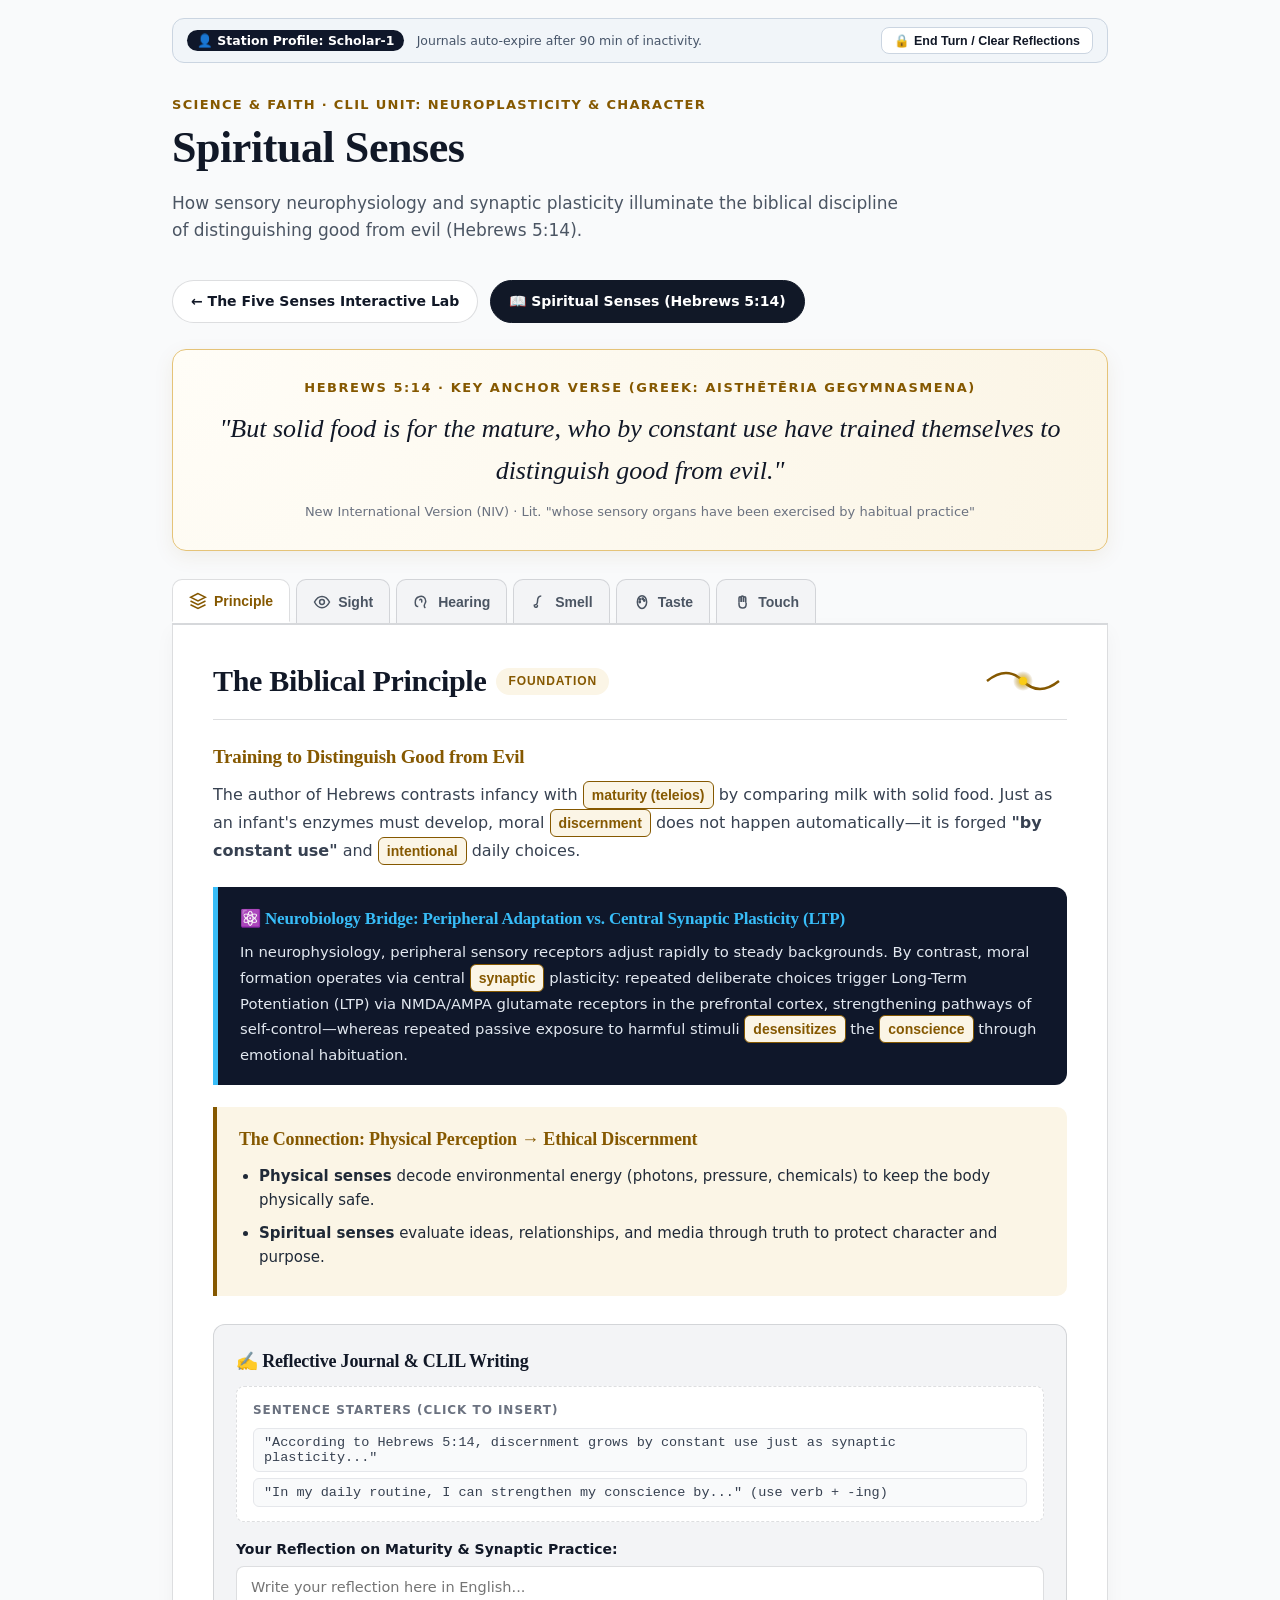
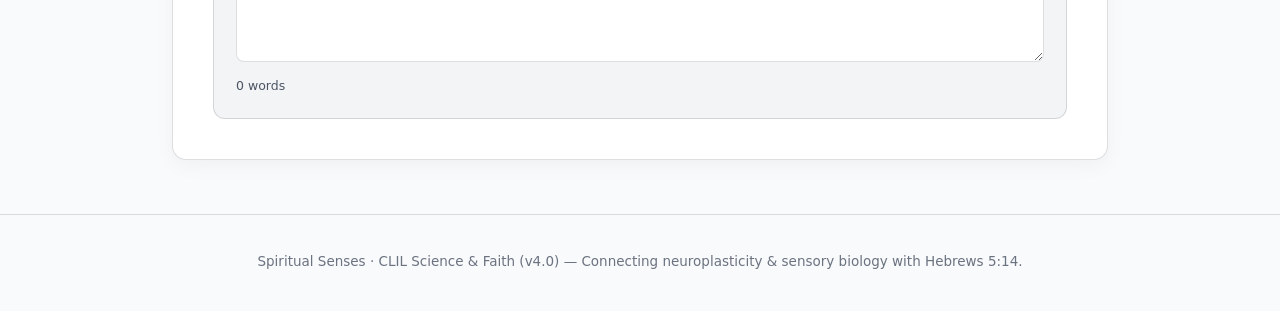
==== commit d5ca3581: "feat(v4-architecture): Pixar/NatGeo SVG, Nobel Biophysics, SM-2, Levenshtein ASR, Linguaskill CAT & " ====
--- a/biblical_senses.html
+++ b/biblical_senses.html
@@ -3,19 +3,20 @@
 <head>
 <meta charset="UTF-8">
 <meta name="viewport" content="width=device-width, initial-scale=1.0">
-<title>Spiritual Senses — Distinguishing Good from Evil (Hebrews 5:14) | CLIL Science & Faith</title>
-<meta name="description" content="Connecting sensory neurophysiology to spiritual discernment based on Hebrews 5:14 for 8th Grade Science & Faith CLIL curriculum.">
+<meta http-equiv="Content-Security-Policy" content="default-src 'self'; script-src 'self'; style-src 'self' 'unsafe-inline' https://fonts.googleapis.com; font-src 'self' https://fonts.gstatic.com; img-src 'self' data:; object-src 'none'; base-uri 'self';">
+<title>Spiritual Senses — Distinguishing Good from Evil (Hebrews 5:14) | CLIL Science &amp; Faith</title>
+<meta name="description" content="Connecting sensory neurophysiology and synaptic plasticity to spiritual discernment based on Hebrews 5:14 for 8th Grade Science & Faith CLIL.">
+<link rel="manifest" href="manifest.json">
 <link rel="icon" type="image/svg+xml" href="data:image/svg+xml,%3Csvg xmlns='http://www.w3.org/2000/svg' viewBox='0 0 32 32'%3E%3Ccircle cx='16' cy='16' r='15' fill='%23855800'/%3E%3Cpath d='M16 7l-9 4.5 9 4.5 9-4.5-9-4.5zM7 20.5l9 4.5 9-4.5M7 16l9 4.5 9-4.5' fill='none' stroke='%23fff' stroke-width='2'/%3E%3C/svg%3E">
 <link rel="preconnect" href="https://fonts.googleapis.com">
 <link rel="preconnect" href="https://fonts.gstatic.com" crossorigin>
-<link href="https://fonts.googleapis.com/css2?family=Fraunces:ital,opsz,wght@0,9..144,400;0,9..144,600;0,9..144,700;1,9..144,500&family=Inter:wght@400;500;600;700&display=swap" rel="stylesheet">
+<link href="https://fonts.googleapis.com/css2?family=Fraunces:ital,opsz,wght@0,9..144,400;0,9..144,600;0,9..144,700;1,9..144,500&family=Inter:wght@400;500;600;700;800&display=swap" rel="stylesheet">
 <style>
   :root {
     --ink: #111827;
     --paper: #F9FAFB;
     --paper-2: #F3F4F6;
-    --card-bg: #FFFFFF;
-    --line: rgba(17, 24, 39, 0.12);
+    --line: rgba(17, 24, 39, 0.14);
     --gold: #855800;
     --gold-tint: #FBF5E6;
     --gold-dark: #633f00;
@@ -41,20 +42,57 @@
     line-height: 1.6;
     -webkit-font-smoothing: antialiased;
   }
+  :focus-visible { outline: 3px solid var(--gold); outline-offset: 2px; }
+  @media (prefers-reduced-motion: reduce) {
+    *, *::before, *::after {
+      animation-duration: 0.01ms !important;
+      transition-duration: 0.01ms !important;
+      scroll-behavior: auto !important;
+    }
+  }
   h1, h2, h3, h4 {
     font-family: 'Fraunces', Georgia, serif;
     margin: 0 0 0.4em 0;
     font-weight: 600;
     letter-spacing: -0.01em;
   }
-  .container {
-    max-width: 960px;
-    margin: 0 auto;
-    padding: 0 24px;
-  }
-  .masthead {
-    padding: 48px 0 20px;
-  }
+  .container { max-width: 980px; margin: 0 auto; padding: 0 22px; }
+
+  /* Classroom Privacy Session Bar */
+  .session-strip {
+    display: flex;
+    justify-content: space-between;
+    align-items: center;
+    flex-wrap: wrap;
+    gap: 10px;
+    background: #F1F5F9;
+    border: 1.5px solid #CBD5E1;
+    border-radius: 12px;
+    padding: 8px 14px;
+    margin-top: 18px;
+    font-size: 0.84rem;
+  }
+  .profile-pill {
+    background: #0F172A;
+    color: #FFF;
+    padding: 3px 10px;
+    border-radius: 999px;
+    font-weight: 700;
+    font-size: 0.78rem;
+  }
+  .clear-btn {
+    background: #FFF;
+    border: 1.5px solid #CBD5E1;
+    color: var(--ink);
+    padding: 5px 12px;
+    border-radius: 8px;
+    font-size: 0.78rem;
+    font-weight: 700;
+    cursor: pointer;
+  }
+  .clear-btn:hover { border-color: #DC2626; color: #DC2626; background: #FEF2F2; }
+
+  .masthead { padding: 28px 0 18px; }
   .masthead .kicker {
     font-size: 13px;
     font-weight: 700;
@@ -66,25 +104,10 @@
     align-items: center;
     gap: 6px;
   }
-  .masthead h1 {
-    font-size: clamp(32px, 5vw, 46px);
-    line-height: 1.1;
-    color: var(--ink);
-  }
-  .masthead p.lede {
-    max-width: 65ch;
-    font-size: 18px;
-    color: #4b5563;
-    margin: 12px 0 0;
-  }
-
-  /* Page Navigation Bar */
-  .page-nav {
-    display: flex;
-    gap: 12px;
-    margin: 20px 0 28px;
-    flex-wrap: wrap;
-  }
+  .masthead h1 { font-size: clamp(30px, 5vw, 44px); line-height: 1.1; }
+  .masthead p.lede { max-width: 68ch; font-size: 17px; color: #4b5563; margin: 10px 0 0; }
+
+  .page-nav { display: flex; gap: 12px; margin: 18px 0 26px; flex-wrap: wrap; }
   .page-nav a {
     font-size: 14px;
     font-weight: 600;
@@ -94,30 +117,21 @@
     border: 1.5px solid var(--line);
     background: #fff;
     color: var(--ink);
-    transition: all 0.15s ease;
     display: inline-flex;
     align-items: center;
     gap: 6px;
   }
-  .page-nav a:hover {
-    border-color: var(--gold);
-    color: var(--gold);
-  }
-  .page-nav a.active {
-    background: var(--ink);
-    color: #fff;
-    border-color: var(--ink);
-  }
-
-  /* Hebrews Verse Card */
+  .page-nav a:hover { border-color: var(--gold); color: var(--gold); }
+  .page-nav a.active { background: var(--ink); color: #fff; border-color: var(--ink); }
+
   .verse-card {
-    background: var(--gold-tint);
+    background: radial-gradient(circle at top left, #FFFDF7 0%, var(--gold-tint) 100%);
     border: 1.5px solid #E5C378;
     border-radius: 14px;
-    padding: 32px clamp(20px, 4vw, 44px);
+    padding: 28px clamp(18px, 4vw, 42px);
     text-align: center;
-    margin-bottom: 32px;
-    box-shadow: 0 4px 16px rgba(133, 88, 0, 0.05);
+    margin-bottom: 28px;
+    box-shadow: 0 6px 20px rgba(133, 88, 0, 0.08);
   }
   .verse-card .ref {
     font-size: 13px;
@@ -125,29 +139,24 @@
     color: var(--gold);
     text-transform: uppercase;
     letter-spacing: 0.12em;
-    margin-bottom: 12px;
+    margin-bottom: 10px;
   }
   .verse-card blockquote {
     font-family: 'Fraunces', Georgia, serif;
-    font-size: clamp(20px, 3.2vw, 28px);
+    font-size: clamp(20px, 3.1vw, 26px);
     font-style: italic;
-    color: var(--ink);
-    line-height: 1.35;
-    margin: 0 0 12px;
-  }
-  .verse-card .translation {
-    font-size: 13px;
-    color: #6b7280;
-    font-weight: 500;
-  }
-
-  /* Accessible Tabbar */
+    margin: 0 0 10px;
+  }
+  .verse-card .translation { font-size: 13px; color: #6b7280; font-weight: 500; }
+
+  /* Responsive Scrollable Tabbar (Never hides text on phones!) */
   .tabbar {
     display: flex;
     gap: 6px;
-    flex-wrap: wrap;
+    overflow-x: auto;
+    scrollbar-width: thin;
     border-bottom: 2px solid var(--line);
-    margin-bottom: 0;
+    padding-bottom: 0;
   }
   .tab {
     font-family: 'Inter', sans-serif;
@@ -157,35 +166,24 @@
     background: var(--paper-2);
     border: 1.5px solid var(--line);
     border-bottom: none;
-    padding: 12px 18px;
+    padding: 11px 16px;
+    min-height: 44px;
+    white-space: nowrap;
     border-radius: 10px 10px 0 0;
     cursor: pointer;
-    display: flex;
-    align-items: center;
-    gap: 8px;
-    transition: all 0.15s ease;
-    margin-bottom: -2px;
-  }
-  .tab svg {
-    width: 18px;
-    height: 18px;
+    display: inline-flex;
+    align-items: center;
+    gap: 7px;
     flex-shrink: 0;
   }
-  .tab:hover {
-    background: #fff;
-    color: var(--ink);
-  }
-  .tab:focus-visible {
-    outline: 2px solid var(--gold);
-    outline-offset: 2px;
-  }
+  .tab svg { width: 18px; height: 18px; flex-shrink: 0; }
+  .tab:hover { background: #fff; color: var(--ink); }
   .tab[aria-selected="true"] {
     background: #fff;
     color: var(--tab-color, var(--gold));
     border-color: var(--line);
     border-bottom: 2px solid #fff;
     font-weight: 700;
-    box-shadow: 0 -2px 6px rgba(0,0,0,0.03);
   }
   .tab[data-target="principle"] { --tab-color: var(--gold); }
   .tab[data-target="sight"] { --tab-color: var(--sight); }
@@ -194,26 +192,17 @@
   .tab[data-target="taste"] { --tab-color: var(--taste); }
   .tab[data-target="touch"] { --tab-color: var(--touch); }
 
-  /* Tab Panels */
-  .panels {
-    margin-bottom: 60px;
-  }
+  .panels { margin-bottom: 54px; }
   .panel {
     display: none;
     border: 1.5px solid var(--line);
     border-top: none;
     border-radius: 0 0 14px 14px;
-    padding: 36px clamp(18px, 4vw, 42px) 44px;
+    padding: 32px clamp(18px, 4vw, 40px) 40px;
     background: #fff;
     box-shadow: 0 6px 20px rgba(0, 0, 0, 0.04);
-    animation: fadeIn 0.25s ease;
   }
   .panel.active { display: block; }
-  @keyframes fadeIn {
-    from { opacity: 0; transform: translateY(4px); }
-    to { opacity: 1; transform: translateY(0); }
-  }
-
   .panel[data-sense="principle"] { --accent: var(--gold); --tint: var(--gold-tint); }
   .panel[data-sense="sight"] { --accent: var(--sight); --tint: var(--sight-tint); }
   .panel[data-sense="hearing"] { --accent: var(--hearing); --tint: var(--hearing-tint); }
@@ -221,14 +210,17 @@
   .panel[data-sense="taste"] { --accent: var(--taste); --tint: var(--taste-tint); }
   .panel[data-sense="touch"] { --accent: var(--touch); --tint: var(--touch-tint); }
 
-  .panel h2 {
-    color: var(--ink);
-    font-size: clamp(24px, 3.5vw, 32px);
+  .panel-header-flex {
     display: flex;
     align-items: center;
-    gap: 12px;
-    margin-bottom: 16px;
-  }
+    justify-content: space-between;
+    flex-wrap: wrap;
+    gap: 14px;
+    margin-bottom: 14px;
+    padding-bottom: 14px;
+    border-bottom: 1px solid var(--line);
+  }
+  .panel h2 { font-size: clamp(23px, 3.5vw, 30px); margin: 0; display: flex; align-items: center; gap: 10px; flex-wrap: wrap; }
   .panel-badge {
     font-family: 'Inter', sans-serif;
     font-size: 12px;
@@ -241,212 +233,108 @@
     border-radius: 999px;
   }
 
-  /* Academic Reading & Scaffolding */
-  .reading {
-    margin-top: 16px;
-  }
-  .reading h3 {
-    font-size: 20px;
-    color: var(--accent);
-    margin-top: 24px;
-    margin-bottom: 8px;
-  }
-  .reading p {
-    font-size: 16px;
-    color: #374151;
-    margin: 0 0 16px;
-    line-height: 1.65;
-  }
-
-  /* Interactive Vocabulary Pills */
+  .reading h3 { font-size: 19px; color: var(--accent); margin-top: 22px; margin-bottom: 8px; }
+  .reading p { font-size: 16px; color: #374151; margin: 0 0 15px; line-height: 1.65; }
+
   .vocab-pill {
     display: inline-flex;
     align-items: center;
     gap: 4px;
-    background: var(--paper-2);
-    border: 1px solid var(--line);
-    padding: 1px 7px;
+    background: var(--tint);
+    border: 1.5px solid var(--accent);
+    padding: 2px 8px;
     border-radius: 6px;
     font-size: 14px;
-    font-weight: 600;
-    color: var(--ink);
+    font-weight: 700;
+    color: var(--accent);
     cursor: pointer;
-    transition: all 0.15s ease;
-    vertical-align: baseline;
-  }
-  .vocab-pill:hover {
-    background: var(--tint);
-    border-color: var(--accent);
-    color: var(--accent);
-  }
-  .vocab-pill svg {
-    width: 12px;
-    height: 12px;
-    opacity: 0.7;
-  }
-
-  /* Scientific Cross-Reference Callout */
+    min-height: 28px;
+  }
+  .vocab-pill:hover { filter: brightness(0.95); transform: translateY(-1px); }
+  .vocab-pill svg { width: 13px; height: 13px; }
+
   .science-box {
-    margin: 24px 0;
-    background: #f8fafc;
-    border-left: 4px solid #3b82f6;
-    border-radius: 0 10px 10px 0;
+    margin: 22px 0;
+    background: #0F172A;
+    color: #F8FAFC;
+    border-left: 5px solid #38BDF8;
+    border-radius: 0 12px 12px 0;
     padding: 18px 22px;
   }
-  .science-box h4 {
-    color: #1e40af;
-    margin: 0 0 8px;
-    font-size: 17px;
-    display: flex;
-    align-items: center;
-    gap: 8px;
-  }
-  .science-box p {
-    margin: 0;
-    font-size: 15px;
-    color: #334155;
-    line-height: 1.55;
-  }
-
-  /* Analogy Box */
+  .science-box h4 { color: #38BDF8; margin: 0 0 8px; font-size: 17px; display: flex; align-items: center; gap: 8px; }
+  .science-box p { margin: 0; font-size: 14.8px; color: #E2E8F0; line-height: 1.6; }
+
   .analogy-box {
-    margin-top: 24px;
+    margin-top: 22px;
     background: var(--tint);
     border-left: 4px solid var(--accent);
     border-radius: 0 10px 10px 0;
-    padding: 20px 24px;
-  }
-  .analogy-box h4 {
-    color: var(--accent);
-    margin: 0 0 10px;
-    font-size: 18px;
-  }
-  .analogy-box ul {
-    margin: 0;
-    padding-left: 20px;
-  }
-  .analogy-box li {
-    margin-bottom: 10px;
-    font-size: 15px;
-    color: #1f2937;
-    line-height: 1.55;
-  }
-  .analogy-box li strong {
-    color: var(--accent);
-  }
-
-  /* Interactive Journal / Reflection Challenge */
+    padding: 18px 22px;
+  }
+  .analogy-box h4 { color: var(--accent); margin: 0 0 10px; font-size: 18px; }
+  .analogy-box ul { margin: 0; padding-left: 20px; }
+  .analogy-box li { margin-bottom: 9px; font-size: 15px; color: #1f2937; }
+
   .challenge {
-    margin-top: 30px;
+    margin-top: 28px;
     background: var(--paper-2);
     border: 1.5px solid var(--line);
     border-radius: 12px;
-    padding: 24px;
-  }
-  .challenge h4 {
-    color: var(--ink);
-    margin: 0 0 12px;
-    font-size: 18px;
-    display: flex;
-    align-items: center;
-    gap: 8px;
-  }
-  .challenge-intro {
-    font-size: 14.5px;
-    color: #4b5563;
-    margin-bottom: 16px;
-  }
-
-  /* Sentence Frames for Scaffolding */
+    padding: 22px;
+  }
+  .challenge h4 { color: var(--ink); margin: 0 0 10px; font-size: 18px; display: flex; align-items: center; gap: 8px; }
   .sentence-frames {
     background: #fff;
     border: 1px dashed var(--line);
     border-radius: 8px;
-    padding: 14px 18px;
-    margin-bottom: 18px;
-  }
-  .sentence-frames h5 {
-    font-size: 13px;
-    text-transform: uppercase;
-    letter-spacing: 0.08em;
-    color: #6b7280;
-    margin: 0 0 8px;
-  }
-  .frames-list {
-    display: flex;
-    flex-direction: column;
-    gap: 6px;
-  }
+    padding: 14px 16px;
+    margin-bottom: 16px;
+  }
+  .sentence-frames h5 { font-size: 12px; text-transform: uppercase; letter-spacing: 0.08em; color: #6b7280; margin: 0 0 8px; }
+  .frames-list { display: flex; flex-direction: column; gap: 6px; }
   .frame-item {
     font-size: 13.5px;
     color: #374151;
     font-family: monospace;
     background: #f9fafb;
-    padding: 4px 8px;
-    border-radius: 4px;
+    padding: 6px 10px;
+    border-radius: 6px;
     cursor: pointer;
-    border: 1px solid transparent;
-  }
-  .frame-item:hover {
-    border-color: var(--accent);
-    color: var(--accent);
-    background: #fff;
-  }
-
-  /* Reflection Textarea */
-  .journal-input-group {
-    margin-bottom: 16px;
-  }
-  .journal-label {
-    display: block;
-    font-size: 14px;
-    font-weight: 600;
-    color: var(--ink);
-    margin-bottom: 6px;
-  }
+    border: 1px solid #e5e7eb;
+    text-align: left;
+  }
+  .frame-item:hover { border-color: var(--accent); color: var(--accent); background: #fff; }
+
+  .journal-label { display: block; font-size: 14px; font-weight: 600; margin-bottom: 6px; }
   .journal-textarea {
     width: 100%;
-    min-height: 90px;
+    min-height: 96px;
     padding: 12px 14px;
     border-radius: 8px;
     border: 1.5px solid var(--line);
     background: #fff;
-    font-family: 'Inter', sans-serif;
+    font-family: inherit;
     font-size: 14.5px;
-    line-height: 1.5;
-    color: var(--ink);
     resize: vertical;
-    transition: border-color 0.15s ease;
-  }
-  .journal-textarea:focus {
-    outline: none;
-    border-color: var(--accent);
-    box-shadow: 0 0 0 3px rgba(133, 88, 0, 0.1);
   }
   .journal-meta {
     display: flex;
     justify-content: space-between;
     align-items: center;
-    font-size: 12px;
-    color: #6b7280;
-    margin-top: 4px;
-  }
-  .save-indicator {
-    display: inline-flex;
-    align-items: center;
-    gap: 4px;
-    color: var(--success);
-    font-weight: 600;
-    opacity: 0;
-    transition: opacity 0.3s ease;
-  }
+    flex-wrap: wrap;
+    gap: 8px;
+    font-size: 12.5px;
+    color: #4b5563;
+    margin-top: 6px;
+  }
+  .save-indicator { color: var(--success); font-weight: 700; opacity: 0; transition: opacity 0.25s ease; }
   .save-indicator.visible { opacity: 1; }
 
-  /* Modal for Definitions / Pronunciation */
+  /* Modal */
   .modal-overlay {
     position: fixed;
-    top: 0; left: 0; right: 0; bottom: 0;
-    background: rgba(0, 0, 0, 0.5);
+    inset: 0;
+    background: rgba(15, 23, 42, 0.58);
     display: none;
     align-items: center;
     justify-content: center;
@@ -457,108 +345,68 @@
   .modal-overlay.open { display: flex; }
   .modal-box {
     background: #fff;
-    border-radius: 14px;
-    max-width: 440px;
+    border-radius: 16px;
+    max-width: 460px;
     width: 100%;
     padding: 24px;
-    box-shadow: 0 10px 30px rgba(0, 0, 0, 0.2);
-    position: relative;
-    animation: modalPop 0.2s ease-out;
-  }
-  @keyframes modalPop {
-    from { opacity: 0; transform: scale(0.95); }
-    to { opacity: 1; transform: scale(1); }
-  }
-  .modal-header {
-    display: flex;
-    justify-content: space-between;
-    align-items: center;
-    margin-bottom: 12px;
-  }
-  .modal-word {
-    font-size: 22px;
-    font-family: 'Fraunces', Georgia, serif;
-    color: var(--gold);
-    margin: 0;
-  }
-  .modal-close {
-    background: none;
-    border: none;
-    font-size: 24px;
-    cursor: pointer;
-    color: #9ca3af;
-    padding: 0;
-    line-height: 1;
-  }
-  .modal-close:hover { color: var(--ink); }
-  .modal-phonetic {
-    font-family: monospace;
-    font-size: 14px;
-    color: #6b7280;
-    margin-bottom: 12px;
-  }
-  .modal-def {
-    font-size: 15px;
-    color: #374151;
-    line-height: 1.5;
-    margin-bottom: 16px;
-  }
+    box-shadow: 0 12px 32px rgba(0, 0, 0, 0.25);
+  }
+  .modal-header { display: flex; justify-content: space-between; align-items: center; margin-bottom: 10px; }
+  .modal-word { font-size: 22px; color: var(--gold); margin: 0; }
+  .modal-close { background: none; border: none; font-size: 26px; cursor: pointer; color: #6b7280; min-width: 40px; min-height: 40px; }
+  .modal-phonetic { font-family: monospace; font-size: 13.5px; color: #4b5563; margin-bottom: 10px; }
+  .modal-def { font-size: 15px; color: #1f2937; margin-bottom: 10px; }
+  .modal-tip { font-size: 13.5px; color: #9a3412; background: #fff7ed; border-left: 3px solid #f97316; padding: 8px 10px; border-radius: 6px; margin-bottom: 14px; }
   .modal-listen-btn {
     display: inline-flex;
     align-items: center;
     gap: 8px;
-    padding: 8px 16px;
+    padding: 10px 18px;
     background: var(--gold);
     color: #fff;
     border: none;
     border-radius: 8px;
     font-size: 14px;
-    font-weight: 600;
+    font-weight: 700;
     cursor: pointer;
   }
-  .modal-listen-btn:hover { background: var(--gold-dark); }
 
   footer {
     text-align: center;
-    padding: 40px 20px;
+    padding: 36px 20px;
     color: #6b7280;
     font-size: 13.5px;
     border-top: 1px solid var(--line);
   }
-
-  @media (max-width: 680px) {
-    .tab span.tab-text { display: none; }
-    .tab { padding: 12px 14px; }
-    .panel { padding: 24px 16px 32px; }
-  }
 </style>
 </head>
 <body>
 
 <div class="container">
+  <!-- Privacy-Isolated Multi-User Strip -->
+  <div class="session-strip" role="region" aria-label="Classroom journal isolation">
+    <div>
+      <span class="profile-pill">👤 Station Profile: <span id="biblical-profile-label">Scholar-1</span></span>
+      <span style="margin-left:8px; color:#475569; font-size:0.78rem;">Journals auto-expire after 90 min of inactivity.</span>
+    </div>
+    <button class="clear-btn" id="btn-clear-journals">🔒 End Turn / Clear Reflections</button>
+  </div>
+
   <header class="masthead">
-    <div class="kicker">
-      <svg width="14" height="14" viewBox="0 0 24 24" fill="none" stroke="currentColor" stroke-width="2.5"><path d="M12 2L2 7l10 5 10-5-10-5zM2 17l10 5 10-5M2 12l10 5 10-5"/></svg>
-      Science &amp; Faith · CLIL Unit: The Human Body
-    </div>
+    <div class="kicker">Science &amp; Faith · CLIL Unit: Neuroplasticity &amp; Character</div>
     <h1>Spiritual Senses</h1>
-    <p class="lede">Discover how the neurophysiology of sensory perception mirrors the biblical discipline of distinguishing good from evil — training your mind to flourish and protect what matters.</p>
+    <p class="lede">How sensory neurophysiology and synaptic plasticity illuminate the biblical discipline of distinguishing good from evil (Hebrews 5:14).</p>
   </header>
 
   <nav class="page-nav" aria-label="Page selection">
-    <a href="index.html">
-      <svg width="16" height="16" viewBox="0 0 24 24" fill="none" stroke="currentColor" stroke-width="2"><path d="M19 12H5M12 19l-7-7 7-7"/></svg>
-      The Five Senses Interactive Lab
-    </a>
-    <a href="biblical_senses.html" class="active">
-      Spiritual Senses (Hebrews 5:14)
-    </a>
+    <a href="index.html">← The Five Senses Interactive Lab</a>
+    <a href="biblical_senses.html" class="active" aria-current="page">📖 Spiritual Senses (Hebrews 5:14)</a>
   </nav>
 
   <div class="verse-card">
-    <div class="ref">Hebrews 5:14 · Key Anchor Verse</div>
+    <div class="ref">Hebrews 5:14 · Key Anchor Verse (Greek: aisthētēria gegymnasmena)</div>
     <blockquote>"But solid food is for the mature, who by constant use have trained themselves to distinguish good from evil."</blockquote>
-    <div class="translation">New International Version (NIV) · Emphasis on Systematic Training &amp; Neuroplastic Discernment</div>
+    <div class="translation">New International Version (NIV) · Lit. "whose sensory organs have been exercised by habitual practice"</div>
   </div>
 
   <div class="tabbar" role="tablist" aria-label="Spiritual senses tabs">
@@ -590,530 +438,230 @@
 
   <div class="panels">
 
-    <!-- PRINCIPLE PANEL -->
+    <!-- 1. PRINCIPLE PANEL -->
     <section class="panel active" data-sense="principle" id="panel-principle" role="tabpanel" aria-labelledby="tab-principle">
-      <h2>The Biblical Principle <span class="panel-badge">Foundation</span></h2>
-
+      <div class="panel-header-flex">
+        <h2>The Biblical Principle <span class="panel-badge">Foundation</span></h2>
+        <svg width="88" height="44" viewBox="0 0 88 44" aria-hidden="true">
+          <defs><radialGradient id="gPulse"><stop offset="0%" stop-color="#FACC15"/><stop offset="100%" stop-color="#855800" stop-opacity="0"/></radialGradient></defs>
+          <path d="M8 22 Q28 6 44 22 T80 22" fill="none" stroke="#855800" stroke-width="2.5"/>
+          <circle cx="44" cy="22" r="10" fill="url(#gPulse)"/><circle cx="44" cy="22" r="4" fill="#FACC15"/>
+        </svg>
+      </div>
       <div class="reading">
         <h3>Training to Distinguish Good from Evil</h3>
-        <p>The writer of Hebrews uses a powerful developmental metaphor: spiritual maturity is like transitioning from milk to solid food. An infant cannot digest solid food because their gastrointestinal physiology is not yet developed. In the same way, novice learners start with basic concepts of truth, but mature individuals actively train their mental faculties through <button class="vocab-pill" data-word="discernment">discernment <svg viewBox="0 0 24 24" fill="currentColor"><path d="M3 9v6h4l5 5V4L7 9H3zm13.5 3c0-1.77-1.02-3.29-2.5-4.03v8.05c1.48-.73 2.5-2.25 2.5-4.02z"/></svg></button>.</p>
-        <p>How is this discernment cultivated? <strong>"By constant use."</strong> In modern neuroscience, this principle is called <em>synaptic plasticity</em>: neural pathways that are repeatedly activated become stronger, faster, and more efficient. Just as an athlete sharpens motor coordination through daily drills, spiritual acuity is formed through repeated, <button class="vocab-pill" data-word="intentional">intentional <svg viewBox="0 0 24 24" fill="currentColor"><path d="M3 9v6h4l5 5V4L7 9H3zm13.5 3c0-1.77-1.02-3.29-2.5-4.03v8.05c1.48-.73 2.5-2.25 2.5-4.02z"/></svg></button> choices.</p>
-      </div>
-
+        <p>The author of Hebrews contrasts infancy with <button class="vocab-pill" data-word="teleios">maturity (teleios)</button> by comparing milk with solid food. Just as an infant's enzymes must develop, moral <button class="vocab-pill" data-word="discernment">discernment</button> does not happen automatically—it is forged <strong>"by constant use"</strong> and <button class="vocab-pill" data-word="intentional">intentional</button> daily choices.</p>
+      </div>
       <div class="science-box">
-        <h4>
-          <svg width="18" height="18" viewBox="0 0 24 24" fill="none" stroke="currentColor" stroke-width="2"><circle cx="12" cy="12" r="10"/><path d="M12 16v-4M12 8h.01"/></svg>
-          Scientific Bridge: Neuroplasticity &amp; Sensory Thresholds
-        </h4>
-        <p>Biological sensory receptors adjust their sensitivity depending on repetitive exposure (sensory adaptation). If you continually expose your visual or auditory cortex to extreme stimuli, baseline sensitivity is altered. In moral psychology, constant exposure to corrupting stimuli gradually <button class="vocab-pill" data-word="desensitizes">desensitizes <svg viewBox="0 0 24 24" fill="currentColor"><path d="M3 9v6h4l5 5V4L7 9H3zm13.5 3c0-1.77-1.02-3.29-2.5-4.03v8.05c1.48-.73 2.5-2.25 2.5-4.02z"/></svg></button> your <button class="vocab-pill" data-word="conscience">conscience <svg viewBox="0 0 24 24" fill="currentColor"><path d="M3 9v6h4l5 5V4L7 9H3zm13.5 3c0-1.77-1.02-3.29-2.5-4.03v8.05c1.48-.73 2.5-2.25 2.5-4.02z"/></svg></button>, raising the threshold needed to recognize harm.</p>
-      </div>
-
+        <h4>⚛️ Neurobiology Bridge: Peripheral Adaptation vs. Central Synaptic Plasticity (LTP)</h4>
+        <p>In neurophysiology, peripheral sensory receptors adjust rapidly to steady backgrounds. By contrast, moral formation operates via central <button class="vocab-pill" data-word="synaptic">synaptic</button> plasticity: repeated deliberate choices trigger Long-Term Potentiation (LTP) via NMDA/AMPA glutamate receptors in the prefrontal cortex, strengthening pathways of self-control—whereas repeated passive exposure to harmful stimuli <button class="vocab-pill" data-word="desensitizes">desensitizes</button> the <button class="vocab-pill" data-word="conscience">conscience</button> through emotional habituation.</p>
+      </div>
       <div class="analogy-box">
-        <h4>The Connection: Physical Perception &rarr; Moral Discernment</h4>
+        <h4>The Connection: Physical Perception &rarr; Ethical Discernment</h4>
         <ul>
-          <li><strong>Physical senses</strong> gather raw environmental data (light waves, pressure, volatile chemicals) to evaluate safety and physical survival.</li>
-          <li><strong>Spiritual senses</strong> evaluate inputs through moral and ethical frameworks to evaluate character and spiritual life.</li>
-          <li>Just as sensory deprivation or damage impairs spatial navigation, an untrained moral conscience impairs life decisions.</li>
-          <li><strong>Good news:</strong> Both biological neural circuits and spiritual habits can be renewed, recalibrated, and strengthened over time.</li>
+          <li><strong>Physical senses</strong> decode environmental energy (photons, pressure, chemicals) to keep the body physically safe.</li>
+          <li><strong>Spiritual senses</strong> evaluate ideas, relationships, and media through truth to protect character and purpose.</li>
         </ul>
       </div>
-
       <div class="challenge">
-        <h4>
-          <svg width="18" height="18" viewBox="0 0 24 24" fill="none" stroke="currentColor" stroke-width="2"><path d="M11 4H4a2 2 0 0 0-2 2v14a2 2 0 0 0 2 2h14a2 2 0 0 0 2-2v-7"/><path d="M18.5 2.5a2.121 2.121 0 0 1 3 3L12 15l-4 1 1-4 9.5-9.5z"/></svg>
-          Reflective Journal &amp; CLIL Writing
-        </h4>
-        <p class="challenge-intro">Click any sentence frame below to scaffold your English answer, then complete your reflection. Your answers automatically save to your browser.</p>
-
+        <h4>✍️ Reflective Journal &amp; CLIL Writing</h4>
         <div class="sentence-frames">
           <h5>Sentence Starters (Click to Insert)</h5>
           <div class="frames-list">
-            <span class="frame-item" data-target="journal-principle">"According to Hebrews 5:14, moral maturity requires constant practice because..."</span>
-            <span class="frame-item" data-target="journal-principle">"Just as our physical nervous system adapts to stimuli, our conscience..."</span>
-            <span class="frame-item" data-target="journal-principle">"In my daily life, I can train my discernment by intentionally..."</span>
+            <button type="button" class="frame-item" data-target="journal-principle">"According to Hebrews 5:14, discernment grows by constant use just as synaptic plasticity..."</button>
+            <button type="button" class="frame-item" data-target="journal-principle">"In my daily routine, I can strengthen my conscience by..." (use verb + -ing)</button>
           </div>
         </div>
-
-        <div class="journal-input-group">
-          <label class="journal-label" for="journal-principle">Your Reflection on Spiritual Maturity &amp; Practice:</label>
-          <textarea id="journal-principle" class="journal-textarea" placeholder="Write your reflection here in English..."></textarea>
-          <div class="journal-meta">
-            <span id="wc-journal-principle">0 words</span>
-            <span class="save-indicator" id="save-journal-principle">
-              <svg width="14" height="14" viewBox="0 0 24 24" fill="none" stroke="currentColor" stroke-width="2"><polyline points="20 6 9 17 4 12"/></svg> Saved
-            </span>
-          </div>
-        </div>
+        <label class="journal-label" for="journal-principle">Your Reflection on Maturity &amp; Synaptic Practice:</label>
+        <textarea id="journal-principle" class="journal-textarea" placeholder="Write your reflection here in English..."></textarea>
+        <div class="journal-meta"><span id="wc-journal-principle">0 words</span><span class="save-indicator" id="save-journal-principle">✓ Saved</span></div>
       </div>
     </section>
 
-    <!-- SIGHT PANEL -->
+    <!-- 2. SIGHT PANEL -->
     <section class="panel" data-sense="sight" id="panel-sight" role="tabpanel" aria-labelledby="tab-sight">
-      <h2>Sight — What You Look At <span class="panel-badge">Vision &amp; Focus</span></h2>
-
+      <div class="panel-header-flex">
+        <h2>Sight — What You Look At <span class="panel-badge">Vision &amp; Attention</span></h2>
+        <svg width="88" height="44" viewBox="0 0 88 44" aria-hidden="true">
+          <path d="M12 22 C24 8 64 8 76 22 C64 36 24 36 12 22Z" fill="#EEF2FF" stroke="#4338CA" stroke-width="2.2"/>
+          <circle cx="44" cy="22" r="7" fill="#4338CA"/><circle cx="42" cy="20" r="2.2" fill="#FFF"/>
+        </svg>
+      </div>
       <div class="reading">
-        <h3>Physical Sense: The Optical Aperture</h3>
-        <p>Your eyes focus incoming photons through the cornea and crystalline lens onto the retina. Photoreceptors (rods and cones) convert light energy into action potentials via the optic nerve (Cranial Nerve II). However, the human brain executes <em>saccadic movements</em> and selective attention: you do not passively absorb everything; your fovea actively selects what receives deep processing.</p>
-
-        <h3>Spiritual Parallel: Guarding the Eye Gate</h3>
-        <p>What we intentionally fix our visual attention upon alters our inner thoughts. Just as intense radiation or prolonged direct gaze at an arc lamp destroys retinal pigment epithelium, chronic exposure to degrading visual media damages our moral clarity. Scripture commands: <em>"I will not look with approval on anything that is vile"</em> (Psalm 101:3).</p>
-      </div>
-
+        <h3>Physical Sense: Active Saccades &amp; Foveal Focus</h3>
+        <p>Your eyes execute fast <button class="vocab-pill" data-word="saccadic">saccadic</button> jumps so that the tiny central <button class="vocab-pill" data-word="fovea">fovea</button> examines only what you choose to attend to. Scripture advises fixing visual attention intentionally: <em>"I will not look with approval on anything that is vile"</em> (Psalm 101:3).</p>
+      </div>
       <div class="science-box">
-        <h4>
-          <svg width="18" height="18" viewBox="0 0 24 24" fill="none" stroke="currentColor" stroke-width="2"><circle cx="12" cy="12" r="10"/><path d="M12 16v-4M12 8h.01"/></svg>
-          Scientific Bridge: Photoreceptor Bleaching vs Moral Desensitization
-        </h4>
-        <p>When rhodopsin in rods absorbs intense photons, it temporarily breaks down (photobleaching), creating temporary visual blindness. Similarly, consuming sensationalized violence or immorality overstimulates emotional circuits, causing emotional blunting and making everyday beauty seem dull.</p>
-      </div>
-
-      <div class="analogy-box">
-        <h4>Sight and Discernment</h4>
-        <ul>
-          <li><strong>Wholesome Vision:</strong> Focusing on what is noble, pure, lovely, and praiseworthy (Philippians 4:8) nourishes the intellect.</li>
-          <li><strong>Harmful Exposure:</strong> Binge-watching content saturated with contempt, exploitation, or envy that gradually warps your perspective.</li>
-          <li><strong>Visual Training:</strong> Curate your algorithmic digital feeds. Ask: <em>"Does this content refine my understanding or pollute my thoughts?"</em></li>
-        </ul>
-      </div>
-
+        <h4>⚛️ Neurobiology Bridge: Peripheral Photobleaching vs. Central Cortical Habituation</h4>
+        <p>Staring at intense light causes temporary <button class="vocab-pill" data-word="photobleaching">photobleaching</button> of rhodopsin inside peripheral rods and cones. At the brain level, constantly scrolling through degrading or violent feeds causes central habituation in the amygdala and dopamine reward circuits—dulling your appreciation for what is genuinely pure and excellent (Philippians 4:8).</p>
+      </div>
       <div class="challenge">
-        <h4>
-          <svg width="18" height="18" viewBox="0 0 24 24" fill="none" stroke="currentColor" stroke-width="2"><path d="M11 4H4a2 2 0 0 0-2 2v14a2 2 0 0 0 2 2h14a2 2 0 0 0 2-2v-7"/><path d="M18.5 2.5a2.121 2.121 0 0 1 3 3L12 15l-4 1 1-4 9.5-9.5z"/></svg>
-          Reflective Journal &amp; CLIL Writing
-        </h4>
+        <h4>✍️ Reflective Journal &amp; CLIL Writing</h4>
         <div class="sentence-frames">
           <h5>Sentence Starters (Click to Insert)</h5>
           <div class="frames-list">
-            <span class="frame-item" data-target="journal-sight">"When I filter the digital media I look at every day, I protect my..."</span>
-            <span class="frame-item" data-target="journal-sight">"Philippians 4:8 encourages us to fix our eyes on things that are..."</span>
-            <span class="frame-item" data-target="journal-sight">"One specific boundary I will establish for screen time is..."</span>
+            <button type="button" class="frame-item" data-target="journal-sight">"Just as my fovea selects what enters sharpest focus, I protect my attention by..." (use verb + -ing)</button>
+            <button type="button" class="frame-item" data-target="journal-sight">"One practical digital boundary I will set this week is..."</button>
           </div>
         </div>
-        <div class="journal-input-group">
-          <label class="journal-label" for="journal-sight">Reflection on Visual Discernment &amp; Media Diet:</label>
-          <textarea id="journal-sight" class="journal-textarea" placeholder="Describe your observations and commitments here..."></textarea>
-          <div class="journal-meta">
-            <span id="wc-journal-sight">0 words</span>
-            <span class="save-indicator" id="save-journal-sight">
-              <svg width="14" height="14" viewBox="0 0 24 24" fill="none" stroke="currentColor" stroke-width="2"><polyline points="20 6 9 17 4 12"/></svg> Saved
-            </span>
-          </div>
-        </div>
+        <label class="journal-label" for="journal-sight">Reflection on Visual Focus &amp; Digital Media Diet:</label>
+        <textarea id="journal-sight" class="journal-textarea" placeholder="Describe your observations and boundaries here..."></textarea>
+        <div class="journal-meta"><span id="wc-journal-sight">0 words</span><span class="save-indicator" id="save-journal-sight">✓ Saved</span></div>
       </div>
     </section>
 
-    <!-- HEARING PANEL -->
+    <!-- 3. HEARING PANEL -->
     <section class="panel" data-sense="hearing" id="panel-hearing" role="tabpanel" aria-labelledby="tab-hearing">
-      <h2>Hearing — What You Listen To <span class="panel-badge">Acoustic Discernment</span></h2>
-
+      <div class="panel-header-flex">
+        <h2>Hearing — What You Listen To <span class="panel-badge">Acoustic Filtering</span></h2>
+        <svg width="88" height="44" viewBox="0 0 88 44" aria-hidden="true">
+          <path d="M10 14 Q22 22 10 30 M20 10 Q34 22 20 34" fill="none" stroke="#C2410C" stroke-width="2.2" stroke-linecap="round"/>
+          <circle cx="56" cy="22" r="11" fill="#FFF7ED" stroke="#C2410C" stroke-width="2.2"/>
+          <path d="M56 22 m-4 0 a 4 4 0 1 0 8 0 a 2 2 0 1 0 -4 0" fill="none" stroke="#C2410C" stroke-width="1.8"/>
+        </svg>
+      </div>
       <div class="reading">
         <h3>Physical Sense: Mechanoreception in the Cochlea</h3>
-        <p>Acoustic pressure waves vibrate the tympanic membrane and auditory ossicles (malleus, incus, stapes), transferring mechanical kinetic energy to fluid in the cochlea. Stereocilia on hair cells bend, transducing sound into nerve impulses carried along Cranial Nerve VIII. While our ears cannot physically close like eyelids, our central auditory cortex has the remarkable power of <em>selective auditory attention</em> (the cocktail party effect).</p>
-
-        <h3>Spiritual Parallel: Testing Every Voice</h3>
-        <p>The voices, lyrics, and cultural narratives we permit into our minds take root in memory networks. Jesus warned: <em>"Consider carefully what you hear"</em> (Mark 4:24), and James reminds us to be <em>"quick to listen, slow to speak, and slow to become angry"</em> (James 1:19).</p>
-      </div>
-
+        <p>Pressure waves bend stereocilia inside the <button class="vocab-pill" data-word="cochlea">cochlea</button>, yet unlike eyelids, our ears have no physical shutters. Instead, the auditory cortex performs selective <button class="vocab-pill" data-word="attenuation">attenuation</button> (the cocktail party effect) to filter background noise and isolate meaningful speech.</p>
+      </div>
       <div class="science-box">
-        <h4>
-          <svg width="18" height="18" viewBox="0 0 24 24" fill="none" stroke="currentColor" stroke-width="2"><circle cx="12" cy="12" r="10"/><path d="M12 16v-4M12 8h.01"/></svg>
-          Scientific Bridge: Acoustic Filtering &amp; Moral Signal-to-Noise Ratio
-        </h4>
-        <p>In cognitive science, our auditory processor filters background noise to isolate a single conversation. In life, we are surrounded by relentless cultural "noise." Training our hearing means enhancing the signal of wisdom while damping down deceit and cynical gossip.</p>
-      </div>
-
-      <div class="analogy-box">
-        <h4>Hearing and Discernment</h4>
-        <ul>
-          <li><strong>Sound Hearing:</strong> Attending to truth, constructive critique, wise mentors, and uplifting music that elevates faith and peace.</li>
-          <li><strong>Toxic Auditory Diet:</strong> Harboring rumors, malicious gossip, cynical slander, or deceitful flattery.</li>
-          <li><strong>Acoustic Discipline:</strong> Practice active listening in relationships while filtering out poisonous discussions before they contaminate your thoughts.</li>
-        </ul>
-      </div>
-
+        <h4>⚛️ Neurobiology Bridge: Signal-to-Noise Ratio (SNR) in Selective Attention</h4>
+        <p>Our brain amplifies target voices while suppressing distracting clamor. Spiritually, Jesus warns: <em>"Consider carefully what you hear"</em> (Mark 4:24). Practicing discernment means raising the signal of wise counsel while turning down the noise of malicious gossip and cynicism.</p>
+      </div>
       <div class="challenge">
-        <h4>
-          <svg width="18" height="18" viewBox="0 0 24 24" fill="none" stroke="currentColor" stroke-width="2"><path d="M11 4H4a2 2 0 0 0-2 2v14a2 2 0 0 0 2 2h14a2 2 0 0 0 2-2v-7"/><path d="M18.5 2.5a2.121 2.121 0 0 1 3 3L12 15l-4 1 1-4 9.5-9.5z"/></svg>
-          Reflective Journal &amp; CLIL Writing
-        </h4>
+        <h4>✍️ Reflective Journal &amp; CLIL Writing</h4>
         <div class="sentence-frames">
           <h5>Sentence Starters (Click to Insert)</h5>
           <div class="frames-list">
-            <span class="frame-item" data-target="journal-hearing">"Selective auditory attention teaches me that I have the power to..."</span>
-            <span class="frame-item" data-target="journal-hearing">"When peers begin to gossip or criticize others, I can respond by..."</span>
-            <span class="frame-item" data-target="journal-hearing">"The kind of audio content that best builds my character is..."</span>
+            <button type="button" class="frame-item" data-target="journal-hearing">"When peers start gossiping around me, I can filter that noise by..." (use verb + -ing)</button>
+            <button type="button" class="frame-item" data-target="journal-hearing">"Selective auditory attention reminds me that my mind chooses to amplify..."</button>
           </div>
         </div>
-        <div class="journal-input-group">
-          <label class="journal-label" for="journal-hearing">Reflection on Acoustic Discernment &amp; Influences:</label>
-          <textarea id="journal-hearing" class="journal-textarea" placeholder="Reflect on the voices and audio you invite into your thoughts..."></textarea>
-          <div class="journal-meta">
-            <span id="wc-journal-hearing">0 words</span>
-            <span class="save-indicator" id="save-journal-hearing">
-              <svg width="14" height="14" viewBox="0 0 24 24" fill="none" stroke="currentColor" stroke-width="2"><polyline points="20 6 9 17 4 12"/></svg> Saved
-            </span>
-          </div>
-        </div>
+        <label class="journal-label" for="journal-hearing">Reflection on Auditory Filtering &amp; Voices:</label>
+        <textarea id="journal-hearing" class="journal-textarea" placeholder="Reflect on the voices and music shaping your thoughts..."></textarea>
+        <div class="journal-meta"><span id="wc-journal-hearing">0 words</span><span class="save-indicator" id="save-journal-hearing">✓ Saved</span></div>
       </div>
     </section>
 
-    <!-- SMELL PANEL -->
+    <!-- 4. SMELL PANEL -->
     <section class="panel" data-sense="smell" id="panel-smell" role="tabpanel" aria-labelledby="tab-smell">
-      <h2>Smell — What You Are Near <span class="panel-badge">Chemoreception &amp; Atmosphere</span></h2>
-
+      <div class="panel-header-flex">
+        <h2>Smell — What You Are Near <span class="panel-badge">Limbic Atmosphere</span></h2>
+        <svg width="88" height="44" viewBox="0 0 88 44" aria-hidden="true">
+          <path d="M12 30 Q30 28 42 16 Q54 6 76 16" fill="none" stroke="#15803D" stroke-width="2.4" stroke-dasharray="4 3"/>
+          <circle cx="24" cy="26" r="3" fill="#4ADE80"/><circle cx="42" cy="16" r="3.5" fill="#15803D"/><circle cx="64" cy="13" r="3" fill="#4ADE80"/>
+        </svg>
+      </div>
       <div class="reading">
-        <h3>Physical Sense: The Direct Pathway to the Limbic System</h3>
-        <p>Airborne odorants dissolve in the mucous layer covering the olfactory epithelium, binding to G-protein coupled receptors. Unlike all other sensory signals that must first pass through the thalamus, olfactory signals travel directly via Cranial Nerve I to the amygdala and hippocampus. This direct pathway is why smells provoke immediate emotional recalls and warning reactions.</p>
-
-        <h3>Spiritual Parallel: Discernment of Social Atmosphere</h3>
-        <p>Smell reflects the invisible atmosphere that surrounds you. The Apostle Paul wrote: <em>"For we are to God the pleasing aroma of Christ among those who are being saved and those who are perishing"</em> (2 Corinthians 2:15). You absorb the atmosphere of the environments where you spend time.</p>
-      </div>
-
+        <h3>Physical Sense: The Direct Limbic Pathway</h3>
+        <p>Olfactory axons project straight into the <button class="vocab-pill" data-word="limbic">limbic</button> system (amygdala and hippocampus) without an initial thalamic stop. When trauma or inflammation causes <button class="vocab-pill" data-word="anosmia">anosmia</button>, humans lose vital early warning against smoke or spoiled food.</p>
+      </div>
       <div class="science-box">
-        <h4>
-          <svg width="18" height="18" viewBox="0 0 24 24" fill="none" stroke="currentColor" stroke-width="2"><circle cx="12" cy="12" r="10"/><path d="M12 16v-4M12 8h.01"/></svg>
-          Scientific Bridge: Olfactory Fatigue (Sensory Adaptation)
-        </h4>
-        <p>After a few minutes in a room with a distinct odor, olfactory sensory neurons cease firing action potentials. You completely stop noticing the odor (olfactory fatigue). In a similar way, people who remain in toxic, deceptive environments gradually stop noticing the dishonesty; they have adapted to moral toxicity.</p>
-      </div>
-
-      <div class="analogy-box">
-        <h4>Smell and Discernment</h4>
-        <ul>
-          <li><strong>Fragrance of Integrity:</strong> Cultivating spaces characterized by honesty, mutual encouragement, peace, and transparency.</li>
-          <li><strong>Hidden Toxicity:</strong> Remaining in friendships or social environments where deception, peer pressure, or cruelty is normalized.</li>
-          <li><strong>Intuitive Discernment:</strong> Paying attention to the quiet conviction that something is spiritually dangerous before obvious harm occurs.</li>
-        </ul>
-      </div>
-
+        <h4>⚛️ Neurobiology Bridge: Ca²⁺-Calmodulin Olfactory Fatigue vs. Environmental Adaptation</h4>
+        <p>After minutes inside a room with a distinct odor, Ca²⁺-calmodulin feedback lowers olfactory receptor sensitivity so you stop noticing it entirely. Likewise, remaining in dishonest or toxic social spaces gradually normalizes unhealthy norms—whereas living with integrity spreads what Paul calls <em>"the pleasing aroma of Christ"</em> (2 Cor 2:15).</p>
+      </div>
       <div class="challenge">
-        <h4>
-          <svg width="18" height="18" viewBox="0 0 24 24" fill="none" stroke="currentColor" stroke-width="2"><path d="M11 4H4a2 2 0 0 0-2 2v14a2 2 0 0 0 2 2h14a2 2 0 0 0 2-2v-7"/><path d="M18.5 2.5a2.121 2.121 0 0 1 3 3L12 15l-4 1 1-4 9.5-9.5z"/></svg>
-          Reflective Journal &amp; CLIL Writing
-        </h4>
+        <h4>✍️ Reflective Journal &amp; CLIL Writing</h4>
         <div class="sentence-frames">
           <h5>Sentence Starters (Click to Insert)</h5>
           <div class="frames-list">
-            <span class="frame-item" data-target="journal-smell">"Olfactory fatigue reminds me that staying in toxic environments causes me to..."</span>
-            <span class="frame-item" data-target="journal-smell">"To be an 'aroma of Christ' in my school or family, I can actively bring..."</span>
-            <span class="frame-item" data-target="journal-smell">"When an environment feels morally unhealthy, my immediate boundary should be..."</span>
+            <button type="button" class="frame-item" data-target="journal-smell">"Olfactory fatigue warns me that staying in toxic environments can cause me to..."</button>
+            <button type="button" class="frame-item" data-target="journal-smell">"I can bring a positive moral atmosphere to my classroom by..." (use verb + -ing)</button>
           </div>
         </div>
-        <div class="journal-input-group">
-          <label class="journal-label" for="journal-smell">Reflection on Moral Atmosphere &amp; Personal Influence:</label>
-          <textarea id="journal-smell" class="journal-textarea" placeholder="Write about your environments and the atmosphere you project..."></textarea>
-          <div class="journal-meta">
-            <span id="wc-journal-smell">0 words</span>
-            <span class="save-indicator" id="save-journal-smell">
-              <svg width="14" height="14" viewBox="0 0 24 24" fill="none" stroke="currentColor" stroke-width="2"><polyline points="20 6 9 17 4 12"/></svg> Saved
-            </span>
-          </div>
-        </div>
+        <label class="journal-label" for="journal-smell">Reflection on Moral Atmosphere &amp; Influence:</label>
+        <textarea id="journal-smell" class="journal-textarea" placeholder="Reflect on your environments and social influence..."></textarea>
+        <div class="journal-meta"><span id="wc-journal-smell">0 words</span><span class="save-indicator" id="save-journal-smell">✓ Saved</span></div>
       </div>
     </section>
 
-    <!-- TASTE PANEL -->
+    <!-- 5. TASTE PANEL -->
     <section class="panel" data-sense="taste" id="panel-taste" role="tabpanel" aria-labelledby="tab-taste">
-      <h2>Taste — What You Feed On <span class="panel-badge">Gustation &amp; Assimilation</span></h2>
-
+      <div class="panel-header-flex">
+        <h2>Taste — What You Feed On <span class="panel-badge">Cellular Turnover</span></h2>
+        <svg width="88" height="44" viewBox="0 0 88 44" aria-hidden="true">
+          <ellipse cx="44" cy="22" rx="22" ry="12" fill="#FFF1F2" stroke="#BE123C" stroke-width="2.2"/>
+          <circle cx="36" cy="20" r="2.2" fill="#BE123C"/><circle cx="46" cy="18" r="2.2" fill="#BE123C"/><circle cx="52" cy="24" r="2.2" fill="#BE123C"/>
+        </svg>
+      </div>
       <div class="reading">
-        <h3>Physical Sense: Chemical Tasting &amp; Cellular Assimilation</h3>
-        <p>Gustatory receptor cells arranged in taste buds detect sweet, salty, sour, bitter, and umami tastants dissolved in saliva. Signal transduction travels via Cranial Nerves VII and IX to the primary gustatory cortex. Crucially, what you ingest does not merely stimulate a nerve — nutrients pass across intestinal membranes to physically reconstruct cellular organelles. What you eat literally becomes part of you.</p>
-
-        <h3>Spiritual Parallel: Cultivating an Acquired Palate</h3>
-        <p>The Psalmist exclaims: <em>"Taste and see that the Lord is good; blessed is the one who takes refuge in him"</em> (Psalm 34:8). The Greek word in Hebrews 5:14 for "mature" (teleios) describes adults who have cultivated a desire for nutritional depth over artificial, sugary substitutes.</p>
-      </div>
-
+        <h3>Physical Sense: Chemical Assimilation &amp; Taste Buds</h3>
+        <p>Saliva dissolves <button class="vocab-pill" data-word="tastants">tastants</button> so gustatory cells can evaluate nutrients before swallowing. In Psalm 34:8, we are invited to <em>"Taste and see that the Lord is good"</em>—training our spiritual appetite toward what is genuinely <button class="vocab-pill" data-word="wholesome">wholesome</button>.</p>
+      </div>
       <div class="science-box">
-        <h4>
-          <svg width="18" height="18" viewBox="0 0 24 24" fill="none" stroke="currentColor" stroke-width="2"><circle cx="12" cy="12" r="10"/><path d="M12 16v-4M12 8h.01"/></svg>
-          Scientific Bridge: Taste Bud Renewal &amp; Acquired Preferences
-        </h4>
-        <p>Gustatory cells have a fast turnover rate of approximately 10 to 14 days. If an individual ceases consuming ultra-processed sugars, their taste buds recalibrate within weeks, uncovering the natural subtle sweetness of whole foods. Similarly, weaning our minds off cheap digital dopamine restores genuine appreciation for quiet study and prayer.</p>
-      </div>
-
-      <div class="analogy-box">
-        <h4>Taste and Discernment</h4>
-        <ul>
-          <li><strong>Nutritious Diet:</strong> Feeding upon challenging Scripture, reflective journaling, deep friendships, and serving others.</li>
-          <li><strong>Junk Food Mindset:</strong> Craving quick affirmation, superficial entertainment, and resentment that poison the spirit.</li>
-          <li><strong>Palate Transformation:</strong> What initially felt demanding (disciplined study, silence) becomes deeply nourishing as spiritual maturity grows.</li>
-        </ul>
-      </div>
-
+        <h4>⚛️ Neurobiology Bridge: 14-Day Taste Cell Renewal &amp; Acquired Palates</h4>
+        <p>Gustatory receptor cells regenerate completely from basal stem cells every 10–14 days. Cutting back ultra-processed sugar resets your receptors within two weeks, revealing natural flavor in whole fruit. Similarly, stepping away from cheap digital dopamine restores your appetite for deep reading and quiet reflection.</p>
+      </div>
       <div class="challenge">
-        <h4>
-          <svg width="18" height="18" viewBox="0 0 24 24" fill="none" stroke="currentColor" stroke-width="2"><path d="M11 4H4a2 2 0 0 0-2 2v14a2 2 0 0 0 2 2h14a2 2 0 0 0 2-2v-7"/><path d="M18.5 2.5a2.121 2.121 0 0 1 3 3L12 15l-4 1 1-4 9.5-9.5z"/></svg>
-          Reflective Journal &amp; CLIL Writing
-        </h4>
+        <h4>✍️ Reflective Journal &amp; CLIL Writing</h4>
         <div class="sentence-frames">
           <h5>Sentence Starters (Click to Insert)</h5>
           <div class="frames-list">
-            <span class="frame-item" data-target="journal-taste">"Just as my physical body is built from the food I eat, my mind is built from..."</span>
-            <span class="frame-item" data-target="journal-taste">"Moving from 'milk' to 'solid food' in my intellectual and spiritual life means..."</span>
-            <span class="frame-item" data-target="journal-taste">"To recalibrate my mental palate away from superficial distractions, I will..."</span>
+            <button type="button" class="frame-item" data-target="journal-taste">"Just as taste buds reset after avoiding excess sugar, my mind can recalibrate by..." (use verb + -ing)</button>
+            <button type="button" class="frame-item" data-target="journal-taste">"Moving from spiritual 'milk' to 'solid food' means feeding my mind on..."</button>
           </div>
         </div>
-        <div class="journal-input-group">
-          <label class="journal-label" for="journal-taste">Reflection on Spiritual Nutrition &amp; Palate Formation:</label>
-          <textarea id="journal-taste" class="journal-textarea" placeholder="Reflect on your intellectual and spiritual consumption habits..."></textarea>
-          <div class="journal-meta">
-            <span id="wc-journal-taste">0 words</span>
-            <span class="save-indicator" id="save-journal-taste">
-              <svg width="14" height="14" viewBox="0 0 24 24" fill="none" stroke="currentColor" stroke-width="2"><polyline points="20 6 9 17 4 12"/></svg> Saved
-            </span>
-          </div>
-        </div>
+        <label class="journal-label" for="journal-taste">Reflection on Intellectual &amp; Spiritual Nutrition:</label>
+        <textarea id="journal-taste" class="journal-textarea" placeholder="Reflect on what habits feed your character..."></textarea>
+        <div class="journal-meta"><span id="wc-journal-taste">0 words</span><span class="save-indicator" id="save-journal-taste">✓ Saved</span></div>
       </div>
     </section>
 
-    <!-- TOUCH PANEL -->
+    <!-- 6. TOUCH PANEL -->
     <section class="panel" data-sense="touch" id="panel-touch" role="tabpanel" aria-labelledby="tab-touch">
-      <h2>Touch — What You Reach For <span class="panel-badge">Somatosensation &amp; Action</span></h2>
-
+      <div class="panel-header-flex">
+        <h2>Touch — What You Reach For <span class="panel-badge">Somatosensory Action</span></h2>
+        <svg width="88" height="44" viewBox="0 0 88 44" aria-hidden="true">
+          <path d="M16 26 Q32 14 48 26 T76 26" fill="none" stroke="#0E7490" stroke-width="2.2"/>
+          <ellipse cx="44" cy="24" rx="10" ry="6" fill="none" stroke="#0E7490" stroke-width="2"/><circle cx="44" cy="24" r="3" fill="#0E7490"/>
+        </svg>
+      </div>
       <div class="reading">
-        <h3>Physical Sense: Somatosensory Receptors &amp; Feedback</h3>
-        <p>The skin contains mechanoreceptors (Meissner corpuscles, Merkel discs, Pacinian corpuscles) that detect friction, pressure, and vibrations. Unlike sight or hearing, which function over distances, touch mandates physical contact. Physical contact alters both the subject and the object: to touch is to participate directly in the material state of the world.</p>
-
-        <h3>Spiritual Parallel: Discernment in Hands-on Action</h3>
-        <p>Touch represents practical agency — what you choose to build, embrace, or manipulate. The Apostle James declares: <em>"Faith by itself, if it is not accompanied by action, is dead"</em> (James 2:17). Wisdom is not just theoretical discernment in the mind; it is somatic action realized through our hands and behavior.</p>
-      </div>
-
+        <h3>Physical Sense: Active Contact &amp; Agency</h3>
+        <p><button class="vocab-pill" data-word="somatosensation">Somatosensation</button> requires direct contact—you cannot touch the world without interacting with it. James 2:17 connects belief with tangible hands-on service: faith without compassionate action is incomplete.</p>
+      </div>
       <div class="science-box">
-        <h4>
-          <svg width="18" height="18" viewBox="0 0 24 24" fill="none" stroke="currentColor" stroke-width="2"><circle cx="12" cy="12" r="10"/><path d="M12 16v-4M12 8h.01"/></svg>
-          Scientific Bridge: Two-Point Discrimination &amp; Conscience Sensitivity
-        </h4>
-        <p>On fingertips, receptive fields are microscopic (1-2 mm threshold), allowing you to differentiate intricate textures. On the back, thresholds exceed 40 mm. An active, exercised conscience is like a fingertip — sharp, discerning subtle injustices. A neglected conscience is like calloused skin — unable to perceive pain or suffering in others.</p>
-      </div>
-
-      <div class="analogy-box">
-        <h4>Touch and Discernment</h4>
-        <ul>
-          <li><strong>Healing Touch:</strong> Reaching out in service, hospitality, physical aid to the vulnerable, and gentle reconciliation.</li>
-          <li><strong>Selfish Grasping:</strong> Using agency to manipulate others, accumulate possessions obsessively, or exploit weakness.</li>
-          <li><strong>Tactile Consistency:</strong> Ensuring our daily actions and behavior match our stated values and moral convictions.</li>
-        </ul>
-      </div>
-
+        <h4>⚛️ Neurobiology Bridge: Two-Point Tactile Threshold vs. Calloused Skin</h4>
+        <p>On fingertips, dense PIEZO2 mechanoreceptors distinguish two points just 2 mm apart, whereas <button class="vocab-pill" data-word="calloused">calloused</button> skin loses fine tactile resolution. Keeping an active, sensitive conscience preserves our empathy to notice others' needs rather than growing indifferent.</p>
+      </div>
       <div class="challenge">
-        <h4>
-          <svg width="18" height="18" viewBox="0 0 24 24" fill="none" stroke="currentColor" stroke-width="2"><path d="M11 4H4a2 2 0 0 0-2 2v14a2 2 0 0 0 2 2h14a2 2 0 0 0 2-2v-7"/><path d="M18.5 2.5a2.121 2.121 0 0 1 3 3L12 15l-4 1 1-4 9.5-9.5z"/></svg>
-          Reflective Journal &amp; CLIL Writing
-        </h4>
+        <h4>✍️ Reflective Journal &amp; CLIL Writing</h4>
         <div class="sentence-frames">
           <h5>Sentence Starters (Click to Insert)</h5>
           <div class="frames-list">
-            <span class="frame-item" data-target="journal-touch">"The two-point tactile threshold reminds me that my sensitivity to others' needs..."</span>
-            <span class="frame-item" data-target="journal-touch">"Instead of using my hands to take or manipulate, I can use them to..."</span>
-            <span class="frame-item" data-target="journal-touch">"James 2:17 shows that genuine faith must be demonstrated through tangible actions such as..."</span>
+            <button type="button" class="frame-item" data-target="journal-touch">"Avoiding a calloused conscience means responding sensitively to others by..." (use verb + -ing)</button>
+            <button type="button" class="frame-item" data-target="journal-touch">"One concrete act of service I can do with my hands this week is..."</button>
           </div>
         </div>
-        <div class="journal-input-group">
-          <label class="journal-label" for="journal-touch">Reflection on Practical Action &amp; Tangible Service:</label>
-          <textarea id="journal-touch" class="journal-textarea" placeholder="Detail concrete actions and compassionate steps you will take..."></textarea>
-          <div class="journal-meta">
-            <span id="wc-journal-touch">0 words</span>
-            <span class="save-indicator" id="save-journal-touch">
-              <svg width="14" height="14" viewBox="0 0 24 24" fill="none" stroke="currentColor" stroke-width="2"><polyline points="20 6 9 17 4 12"/></svg> Saved
-            </span>
-          </div>
-        </div>
+        <label class="journal-label" for="journal-touch">Reflection on Practical Action &amp; Service:</label>
+        <textarea id="journal-touch" class="journal-textarea" placeholder="Describe one tangible action of kindness or service..."></textarea>
+        <div class="journal-meta"><span id="wc-journal-touch">0 words</span><span class="save-indicator" id="save-journal-touch">✓ Saved</span></div>
       </div>
     </section>
 
   </div>
 </div>
 
-<!-- Modal for Academic Vocabulary Pronunciation & Definitions -->
+<!-- Accessible Vocabulary Modal -->
 <div class="modal-overlay" id="vocabModal" role="dialog" aria-modal="true" aria-labelledby="modalWord">
   <div class="modal-box">
     <div class="modal-header">
       <h3 class="modal-word" id="modalWord">Vocabulary</h3>
       <button class="modal-close" id="modalCloseBtn" aria-label="Close modal">&times;</button>
     </div>
-    <div class="modal-phonetic" id="modalPhonetic">/ˌvəʊˈkæbjʊləri/</div>
-    <div class="modal-def" id="modalDef">Definition text goes here.</div>
-    <button class="modal-listen-btn" id="modalListenBtn">
-      <svg width="16" height="16" viewBox="0 0 24 24" fill="currentColor"><path d="M3 9v6h4l5 5V4L7 9H3zm13.5 3c0-1.77-1.02-3.29-2.5-4.03v8.05c1.48-.73 2.5-2.25 2.5-4.02z"/></svg>
-      Listen to Pronunciation
-    </button>
+    <div class="modal-phonetic" id="modalPhonetic"></div>
+    <div class="modal-def" id="modalDef"></div>
+    <div class="modal-tip" id="modalTip"></div>
+    <button class="modal-listen-btn" id="modalListenBtn">🔊 Listen to Pronunciation</button>
   </div>
 </div>
 
 <footer>
   <div class="container">
-    Spiritual Senses &middot; CLIL Science &amp; Faith &middot; Connecting sensory neurophysiology with Hebrews 5:14 to foster ethical discernment, cognitive growth, and academic English mastery.
+    Spiritual Senses · CLIL Science &amp; Faith (v4.0) — Connecting neuroplasticity &amp; sensory biology with Hebrews 5:14.
   </div>
 </footer>
 
-<script>
-  // Vocabulary Dictionary with Definitions and Phonetics
-  const VOCAB_DATA = {
-    'discernment': {
-      phonetic: '/dɪˈsɜːnmənt/',
-      def: 'The ability to judge well, understand hidden truths, and distinguish beneficial things from harmful things.'
-    },
-    'intentional': {
-      phonetic: '/ɪnˈtɛnʃənl/',
-      def: 'Done on purpose; deliberate, calculated, and mindful rather than accidental.'
-    },
-    'desensitizes': {
-      phonetic: '/diːˈsɛnsɪtaɪzɪz/',
-      def: 'Causes someone or something to experience less physical sensation or moral emotional responsiveness to harmful stimuli.'
-    },
-    'conscience': {
-      phonetic: '/ˈkɒnʃəns/',
-      def: 'An inner moral feeling or voice viewed as acting as a guide to the rightness or wrongness of one's behavior.'
-    },
-    'wholesome': {
-      phonetic: '/ˈhəʊlsəm/',
-      def: 'Conducive to physical, mental, or spiritual health and well-being; pure and morally sound.'
-    },
-    'manipulation': {
-      phonetic: '/məˌnɪpjʊˈleɪʃn/',
-      def: 'The action of managing, controlling, or influencing someone or something cleverly, unfairly, or deceitfully.'
-    }
-  };
-
-  // Accessible WAI-ARIA Tab Navigation with Keyboard support
-  const tabs = Array.from(document.querySelectorAll('.tab'));
-  const panels = Array.from(document.querySelectorAll('.panel'));
-
-  function activateTab(tab) {
-    tabs.forEach(t => {
-      t.setAttribute('aria-selected', 'false');
-      t.tabIndex = -1;
-    });
-    tab.setAttribute('aria-selected', 'true');
-    tab.tabIndex = 0;
-    tab.focus();
-
-    const target = tab.dataset.target;
-    panels.forEach(p => {
-      p.classList.toggle('active', p.dataset.sense === target);
-    });
-  }
-
-  tabs.forEach((tab, index) => {
-    tab.tabIndex = tab.getAttribute('aria-selected') === 'true' ? 0 : -1;
-    tab.addEventListener('click', () => activateTab(tab));
-
-    tab.addEventListener('keydown', (e) => {
-      let nextIndex = null;
-      if (e.key === 'ArrowRight') {
-        nextIndex = (index + 1) % tabs.length;
-      } else if (e.key === 'ArrowLeft') {
-        nextIndex = (index - 1 + tabs.length) % tabs.length;
-      } else if (e.key === 'Home') {
-        nextIndex = 0;
-      } else if (e.key === 'End') {
-        nextIndex = tabs.length - 1;
-      }
-
-      if (nextIndex !== null) {
-        e.preventDefault();
-        activateTab(tabs[nextIndex]);
-      }
-    });
-  });
-
-  // Pronunciation & TTS helper
-  function speakEnglish(text) {
-    if (!('speechSynthesis' in window)) return;
-    window.speechSynthesis.cancel();
-    const clean = text.replace(/\([^)]*\)/g, '').replace(/[^a-zA-Z\s]/g, ' ').trim();
-    const utter = new SpeechSynthesisUtterance(clean);
-    utter.lang = 'en-US';
-    utter.rate = 0.9;
-    window.speechSynthesis.speak(utter);
-  }
-
-  // Vocabulary Modal Logic
-  const modal = document.getElementById('vocabModal');
-  const modalWord = document.getElementById('modalWord');
-  const modalPhonetic = document.getElementById('modalPhonetic');
-  const modalDef = document.getElementById('modalDef');
-  const modalCloseBtn = document.getElementById('modalCloseBtn');
-  const modalListenBtn = document.getElementById('modalListenBtn');
-  let currentWord = '';
-
-  document.querySelectorAll('.vocab-pill').forEach(pill => {
-    pill.addEventListener('click', () => {
-      const w = pill.dataset.word;
-      if (VOCAB_DATA[w]) {
-        currentWord = w;
-        modalWord.textContent = w.charAt(0).toUpperCase() + w.slice(1);
-        modalPhonetic.textContent = VOCAB_DATA[w].phonetic;
-        modalDef.textContent = VOCAB_DATA[w].def;
-        modal.classList.add('open');
-        speakEnglish(w);
-      }
-    });
-  });
-
-  modalListenBtn.addEventListener('click', () => {
-    if (currentWord) speakEnglish(currentWord);
-  });
-
-  modalCloseBtn.addEventListener('click', () => modal.classList.remove('open'));
-  modal.addEventListener('click', (e) => {
-    if (e.target === modal) modal.classList.remove('open');
-  });
-  window.addEventListener('keydown', (e) => {
-    if (e.key === 'Escape' && modal.classList.contains('open')) {
-      modal.classList.remove('open');
-    }
-  });
-
-  // Sentence Frame Click-to-Insert Scaffolding
-  document.querySelectorAll('.frame-item').forEach(frame => {
-    frame.addEventListener('click', () => {
-      const targetId = frame.dataset.target;
-      const textarea = document.getElementById(targetId);
-      if (textarea) {
-        const textToInsert = frame.textContent.replace(/^"|"$/g, '') + ' ';
-        if (!textarea.value.includes(textToInsert.trim())) {
-          textarea.value = (textarea.value ? textarea.value + '\n' : '') + textToInsert;
-        }
-        textarea.focus();
-        textarea.dispatchEvent(new Event('input'));
-      }
-    });
-  });
-
-  // LocalStorage Auto-Saving and Word Count for Reflections
-  const textareas = document.querySelectorAll('.journal-textarea');
-  textareas.forEach(ta => {
-    const key = 'spiritual_senses_' + ta.id;
-    const saved = localStorage.getItem(key);
-    if (saved) {
-      ta.value = saved;
-    }
-
-    const counter = document.getElementById('wc-' + ta.id);
-    const saveIndicator = document.getElementById('save-' + ta.id);
-
-    function updateStats() {
-      const words = ta.value.trim().split(/\s+/).filter(Boolean).length;
-      if (counter) counter.textContent = words + (words === 1 ? ' word' : ' words');
-    }
-    updateStats();
-
-    let saveTimer;
-    ta.addEventListener('input', () => {
-      updateStats();
-      clearTimeout(saveTimer);
-      saveTimer = setTimeout(() => {
-        localStorage.setItem(key, ta.value);
-        if (saveIndicator) {
-          saveIndicator.classList.add('visible');
-          setTimeout(() => saveIndicator.classList.remove('visible'), 2000);
-        }
-      }, 600);
-    });
-  });
-</script>
-
+<script src="js/biblical.js"></script>
 </body>
 </html>
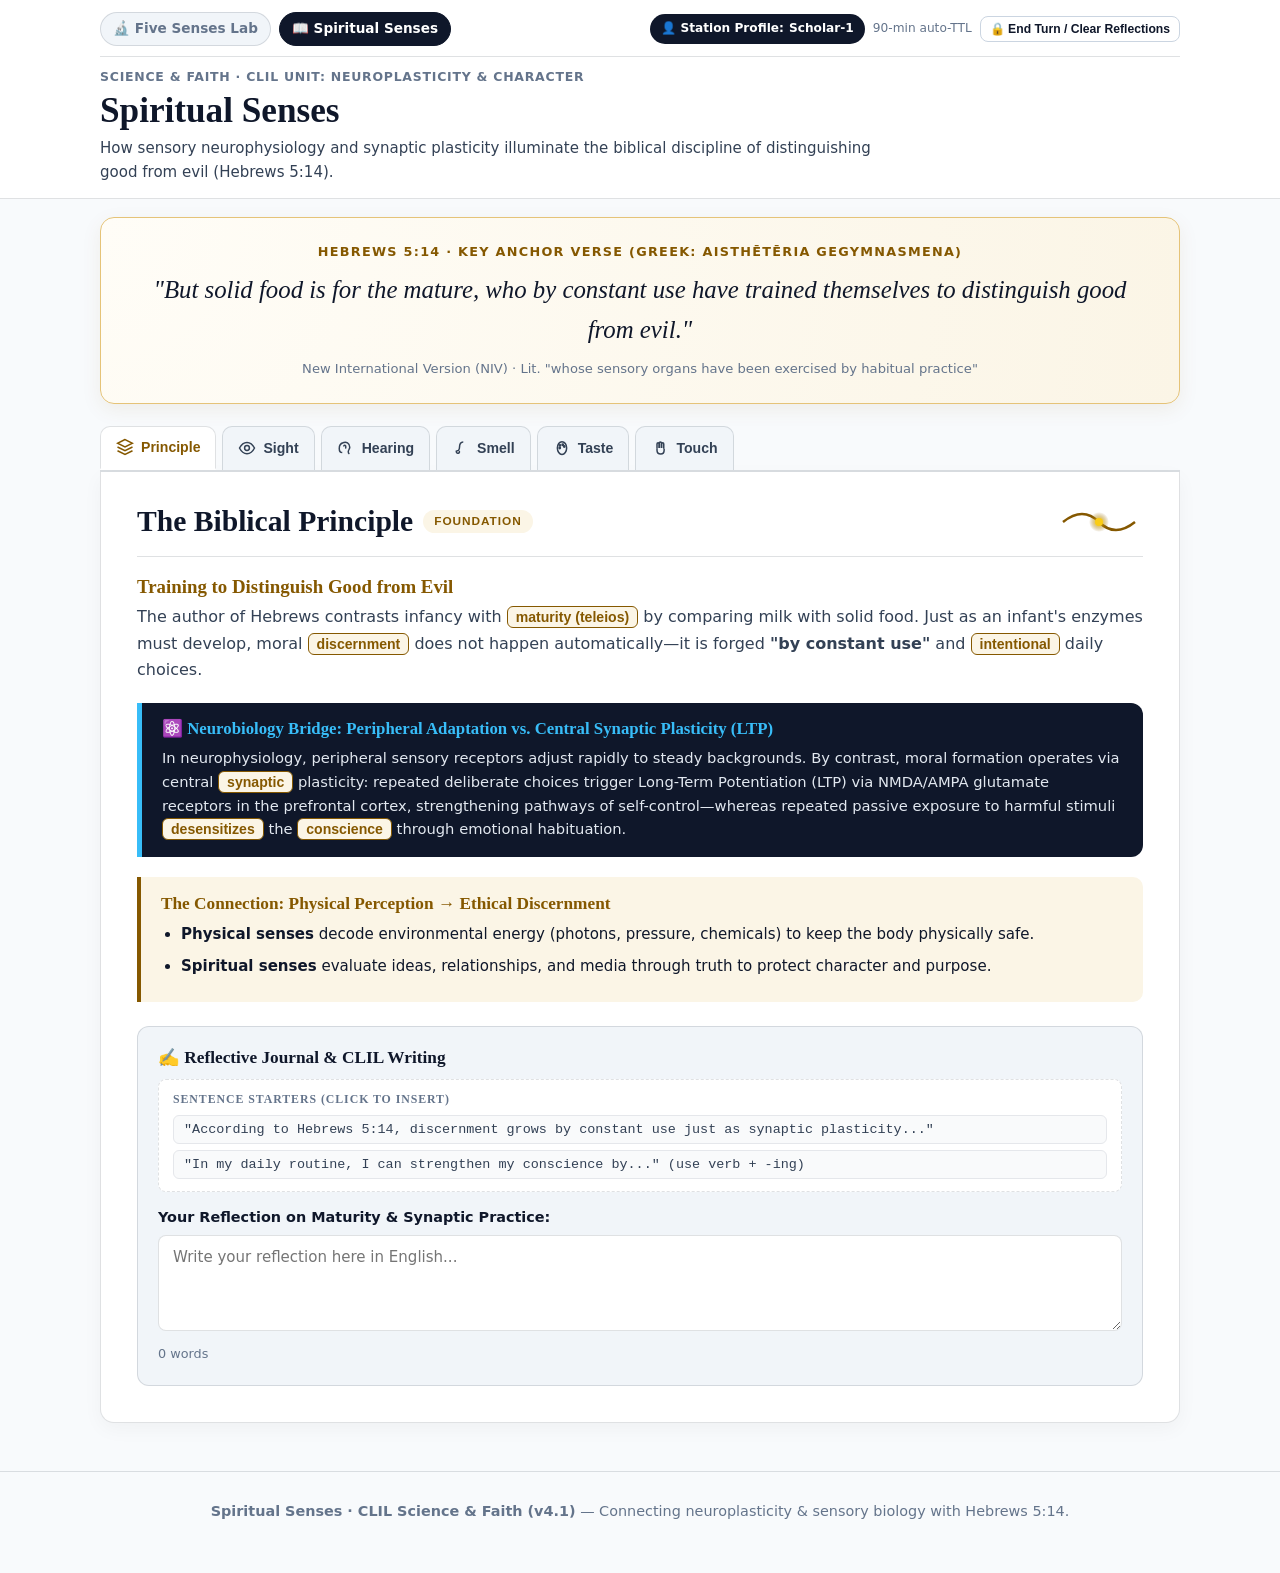
==== commit e3827981: "fix(qa-v4.1): resolve boot crash, CSS sync, SVG pin bounds, CAT scoring, FERPA isolation and CSP har" ====
--- a/biblical_senses.html
+++ b/biblical_senses.html
@@ -1,667 +1,306 @@
 <!DOCTYPE html>
 <html lang="en">
 <head>
-<meta charset="UTF-8">
-<meta name="viewport" content="width=device-width, initial-scale=1.0">
-<meta http-equiv="Content-Security-Policy" content="default-src 'self'; script-src 'self'; style-src 'self' 'unsafe-inline' https://fonts.googleapis.com; font-src 'self' https://fonts.gstatic.com; img-src 'self' data:; object-src 'none'; base-uri 'self';">
-<title>Spiritual Senses — Distinguishing Good from Evil (Hebrews 5:14) | CLIL Science &amp; Faith</title>
-<meta name="description" content="Connecting sensory neurophysiology and synaptic plasticity to spiritual discernment based on Hebrews 5:14 for 8th Grade Science & Faith CLIL.">
-<link rel="manifest" href="manifest.json">
-<link rel="icon" type="image/svg+xml" href="data:image/svg+xml,%3Csvg xmlns='http://www.w3.org/2000/svg' viewBox='0 0 32 32'%3E%3Ccircle cx='16' cy='16' r='15' fill='%23855800'/%3E%3Cpath d='M16 7l-9 4.5 9 4.5 9-4.5-9-4.5zM7 20.5l9 4.5 9-4.5M7 16l9 4.5 9-4.5' fill='none' stroke='%23fff' stroke-width='2'/%3E%3C/svg%3E">
-<link rel="preconnect" href="https://fonts.googleapis.com">
-<link rel="preconnect" href="https://fonts.gstatic.com" crossorigin>
-<link href="https://fonts.googleapis.com/css2?family=Fraunces:ital,opsz,wght@0,9..144,400;0,9..144,600;0,9..144,700;1,9..144,500&family=Inter:wght@400;500;600;700;800&display=swap" rel="stylesheet">
-<style>
-  :root {
-    --ink: #111827;
-    --paper: #F9FAFB;
-    --paper-2: #F3F4F6;
-    --line: rgba(17, 24, 39, 0.14);
-    --gold: #855800;
-    --gold-tint: #FBF5E6;
-    --gold-dark: #633f00;
-    --sight: #4338CA;
-    --sight-tint: #EEF2FF;
-    --hearing: #C2410C;
-    --hearing-tint: #FFF7ED;
-    --smell: #15803D;
-    --smell-tint: #F0FDF4;
-    --taste: #BE123C;
-    --taste-tint: #FFF1F2;
-    --touch: #0E7490;
-    --touch-tint: #ECFEFF;
-    --success: #15803D;
-  }
-  * { box-sizing: border-box; }
-  html { scroll-behavior: smooth; }
-  body {
-    margin: 0;
-    background: var(--paper);
-    color: var(--ink);
-    font-family: 'Inter', system-ui, -apple-system, sans-serif;
-    line-height: 1.6;
-    -webkit-font-smoothing: antialiased;
-  }
-  :focus-visible { outline: 3px solid var(--gold); outline-offset: 2px; }
-  @media (prefers-reduced-motion: reduce) {
-    *, *::before, *::after {
-      animation-duration: 0.01ms !important;
-      transition-duration: 0.01ms !important;
-      scroll-behavior: auto !important;
-    }
-  }
-  h1, h2, h3, h4 {
-    font-family: 'Fraunces', Georgia, serif;
-    margin: 0 0 0.4em 0;
-    font-weight: 600;
-    letter-spacing: -0.01em;
-  }
-  .container { max-width: 980px; margin: 0 auto; padding: 0 22px; }
-
-  /* Classroom Privacy Session Bar */
-  .session-strip {
-    display: flex;
-    justify-content: space-between;
-    align-items: center;
-    flex-wrap: wrap;
-    gap: 10px;
-    background: #F1F5F9;
-    border: 1.5px solid #CBD5E1;
-    border-radius: 12px;
-    padding: 8px 14px;
-    margin-top: 18px;
-    font-size: 0.84rem;
-  }
-  .profile-pill {
-    background: #0F172A;
-    color: #FFF;
-    padding: 3px 10px;
-    border-radius: 999px;
-    font-weight: 700;
-    font-size: 0.78rem;
-  }
-  .clear-btn {
-    background: #FFF;
-    border: 1.5px solid #CBD5E1;
-    color: var(--ink);
-    padding: 5px 12px;
-    border-radius: 8px;
-    font-size: 0.78rem;
-    font-weight: 700;
-    cursor: pointer;
-  }
-  .clear-btn:hover { border-color: #DC2626; color: #DC2626; background: #FEF2F2; }
-
-  .masthead { padding: 28px 0 18px; }
-  .masthead .kicker {
-    font-size: 13px;
-    font-weight: 700;
-    color: var(--gold);
-    text-transform: uppercase;
-    letter-spacing: 0.1em;
-    margin-bottom: 8px;
-    display: inline-flex;
-    align-items: center;
-    gap: 6px;
-  }
-  .masthead h1 { font-size: clamp(30px, 5vw, 44px); line-height: 1.1; }
-  .masthead p.lede { max-width: 68ch; font-size: 17px; color: #4b5563; margin: 10px 0 0; }
-
-  .page-nav { display: flex; gap: 12px; margin: 18px 0 26px; flex-wrap: wrap; }
-  .page-nav a {
-    font-size: 14px;
-    font-weight: 600;
-    text-decoration: none;
-    padding: 9px 18px;
-    border-radius: 999px;
-    border: 1.5px solid var(--line);
-    background: #fff;
-    color: var(--ink);
-    display: inline-flex;
-    align-items: center;
-    gap: 6px;
-  }
-  .page-nav a:hover { border-color: var(--gold); color: var(--gold); }
-  .page-nav a.active { background: var(--ink); color: #fff; border-color: var(--ink); }
-
-  .verse-card {
-    background: radial-gradient(circle at top left, #FFFDF7 0%, var(--gold-tint) 100%);
-    border: 1.5px solid #E5C378;
-    border-radius: 14px;
-    padding: 28px clamp(18px, 4vw, 42px);
-    text-align: center;
-    margin-bottom: 28px;
-    box-shadow: 0 6px 20px rgba(133, 88, 0, 0.08);
-  }
-  .verse-card .ref {
-    font-size: 13px;
-    font-weight: 700;
-    color: var(--gold);
-    text-transform: uppercase;
-    letter-spacing: 0.12em;
-    margin-bottom: 10px;
-  }
-  .verse-card blockquote {
-    font-family: 'Fraunces', Georgia, serif;
-    font-size: clamp(20px, 3.1vw, 26px);
-    font-style: italic;
-    margin: 0 0 10px;
-  }
-  .verse-card .translation { font-size: 13px; color: #6b7280; font-weight: 500; }
-
-  /* Responsive Scrollable Tabbar (Never hides text on phones!) */
-  .tabbar {
-    display: flex;
-    gap: 6px;
-    overflow-x: auto;
-    scrollbar-width: thin;
-    border-bottom: 2px solid var(--line);
-    padding-bottom: 0;
-  }
-  .tab {
-    font-family: 'Inter', sans-serif;
-    font-size: 14px;
-    font-weight: 600;
-    color: #4b5563;
-    background: var(--paper-2);
-    border: 1.5px solid var(--line);
-    border-bottom: none;
-    padding: 11px 16px;
-    min-height: 44px;
-    white-space: nowrap;
-    border-radius: 10px 10px 0 0;
-    cursor: pointer;
-    display: inline-flex;
-    align-items: center;
-    gap: 7px;
-    flex-shrink: 0;
-  }
-  .tab svg { width: 18px; height: 18px; flex-shrink: 0; }
-  .tab:hover { background: #fff; color: var(--ink); }
-  .tab[aria-selected="true"] {
-    background: #fff;
-    color: var(--tab-color, var(--gold));
-    border-color: var(--line);
-    border-bottom: 2px solid #fff;
-    font-weight: 700;
-  }
-  .tab[data-target="principle"] { --tab-color: var(--gold); }
-  .tab[data-target="sight"] { --tab-color: var(--sight); }
-  .tab[data-target="hearing"] { --tab-color: var(--hearing); }
-  .tab[data-target="smell"] { --tab-color: var(--smell); }
-  .tab[data-target="taste"] { --tab-color: var(--taste); }
-  .tab[data-target="touch"] { --tab-color: var(--touch); }
-
-  .panels { margin-bottom: 54px; }
-  .panel {
-    display: none;
-    border: 1.5px solid var(--line);
-    border-top: none;
-    border-radius: 0 0 14px 14px;
-    padding: 32px clamp(18px, 4vw, 40px) 40px;
-    background: #fff;
-    box-shadow: 0 6px 20px rgba(0, 0, 0, 0.04);
-  }
-  .panel.active { display: block; }
-  .panel[data-sense="principle"] { --accent: var(--gold); --tint: var(--gold-tint); }
-  .panel[data-sense="sight"] { --accent: var(--sight); --tint: var(--sight-tint); }
-  .panel[data-sense="hearing"] { --accent: var(--hearing); --tint: var(--hearing-tint); }
-  .panel[data-sense="smell"] { --accent: var(--smell); --tint: var(--smell-tint); }
-  .panel[data-sense="taste"] { --accent: var(--taste); --tint: var(--taste-tint); }
-  .panel[data-sense="touch"] { --accent: var(--touch); --tint: var(--touch-tint); }
-
-  .panel-header-flex {
-    display: flex;
-    align-items: center;
-    justify-content: space-between;
-    flex-wrap: wrap;
-    gap: 14px;
-    margin-bottom: 14px;
-    padding-bottom: 14px;
-    border-bottom: 1px solid var(--line);
-  }
-  .panel h2 { font-size: clamp(23px, 3.5vw, 30px); margin: 0; display: flex; align-items: center; gap: 10px; flex-wrap: wrap; }
-  .panel-badge {
-    font-family: 'Inter', sans-serif;
-    font-size: 12px;
-    font-weight: 700;
-    text-transform: uppercase;
-    letter-spacing: 0.08em;
-    background: var(--tint);
-    color: var(--accent);
-    padding: 4px 12px;
-    border-radius: 999px;
-  }
-
-  .reading h3 { font-size: 19px; color: var(--accent); margin-top: 22px; margin-bottom: 8px; }
-  .reading p { font-size: 16px; color: #374151; margin: 0 0 15px; line-height: 1.65; }
-
-  .vocab-pill {
-    display: inline-flex;
-    align-items: center;
-    gap: 4px;
-    background: var(--tint);
-    border: 1.5px solid var(--accent);
-    padding: 2px 8px;
-    border-radius: 6px;
-    font-size: 14px;
-    font-weight: 700;
-    color: var(--accent);
-    cursor: pointer;
-    min-height: 28px;
-  }
-  .vocab-pill:hover { filter: brightness(0.95); transform: translateY(-1px); }
-  .vocab-pill svg { width: 13px; height: 13px; }
-
-  .science-box {
-    margin: 22px 0;
-    background: #0F172A;
-    color: #F8FAFC;
-    border-left: 5px solid #38BDF8;
-    border-radius: 0 12px 12px 0;
-    padding: 18px 22px;
-  }
-  .science-box h4 { color: #38BDF8; margin: 0 0 8px; font-size: 17px; display: flex; align-items: center; gap: 8px; }
-  .science-box p { margin: 0; font-size: 14.8px; color: #E2E8F0; line-height: 1.6; }
-
-  .analogy-box {
-    margin-top: 22px;
-    background: var(--tint);
-    border-left: 4px solid var(--accent);
-    border-radius: 0 10px 10px 0;
-    padding: 18px 22px;
-  }
-  .analogy-box h4 { color: var(--accent); margin: 0 0 10px; font-size: 18px; }
-  .analogy-box ul { margin: 0; padding-left: 20px; }
-  .analogy-box li { margin-bottom: 9px; font-size: 15px; color: #1f2937; }
-
-  .challenge {
-    margin-top: 28px;
-    background: var(--paper-2);
-    border: 1.5px solid var(--line);
-    border-radius: 12px;
-    padding: 22px;
-  }
-  .challenge h4 { color: var(--ink); margin: 0 0 10px; font-size: 18px; display: flex; align-items: center; gap: 8px; }
-  .sentence-frames {
-    background: #fff;
-    border: 1px dashed var(--line);
-    border-radius: 8px;
-    padding: 14px 16px;
-    margin-bottom: 16px;
-  }
-  .sentence-frames h5 { font-size: 12px; text-transform: uppercase; letter-spacing: 0.08em; color: #6b7280; margin: 0 0 8px; }
-  .frames-list { display: flex; flex-direction: column; gap: 6px; }
-  .frame-item {
-    font-size: 13.5px;
-    color: #374151;
-    font-family: monospace;
-    background: #f9fafb;
-    padding: 6px 10px;
-    border-radius: 6px;
-    cursor: pointer;
-    border: 1px solid #e5e7eb;
-    text-align: left;
-  }
-  .frame-item:hover { border-color: var(--accent); color: var(--accent); background: #fff; }
-
-  .journal-label { display: block; font-size: 14px; font-weight: 600; margin-bottom: 6px; }
-  .journal-textarea {
-    width: 100%;
-    min-height: 96px;
-    padding: 12px 14px;
-    border-radius: 8px;
-    border: 1.5px solid var(--line);
-    background: #fff;
-    font-family: inherit;
-    font-size: 14.5px;
-    resize: vertical;
-  }
-  .journal-meta {
-    display: flex;
-    justify-content: space-between;
-    align-items: center;
-    flex-wrap: wrap;
-    gap: 8px;
-    font-size: 12.5px;
-    color: #4b5563;
-    margin-top: 6px;
-  }
-  .save-indicator { color: var(--success); font-weight: 700; opacity: 0; transition: opacity 0.25s ease; }
-  .save-indicator.visible { opacity: 1; }
-
-  /* Modal */
-  .modal-overlay {
-    position: fixed;
-    inset: 0;
-    background: rgba(15, 23, 42, 0.58);
-    display: none;
-    align-items: center;
-    justify-content: center;
-    z-index: 1000;
-    padding: 20px;
-    backdrop-filter: blur(2px);
-  }
-  .modal-overlay.open { display: flex; }
-  .modal-box {
-    background: #fff;
-    border-radius: 16px;
-    max-width: 460px;
-    width: 100%;
-    padding: 24px;
-    box-shadow: 0 12px 32px rgba(0, 0, 0, 0.25);
-  }
-  .modal-header { display: flex; justify-content: space-between; align-items: center; margin-bottom: 10px; }
-  .modal-word { font-size: 22px; color: var(--gold); margin: 0; }
-  .modal-close { background: none; border: none; font-size: 26px; cursor: pointer; color: #6b7280; min-width: 40px; min-height: 40px; }
-  .modal-phonetic { font-family: monospace; font-size: 13.5px; color: #4b5563; margin-bottom: 10px; }
-  .modal-def { font-size: 15px; color: #1f2937; margin-bottom: 10px; }
-  .modal-tip { font-size: 13.5px; color: #9a3412; background: #fff7ed; border-left: 3px solid #f97316; padding: 8px 10px; border-radius: 6px; margin-bottom: 14px; }
-  .modal-listen-btn {
-    display: inline-flex;
-    align-items: center;
-    gap: 8px;
-    padding: 10px 18px;
-    background: var(--gold);
-    color: #fff;
-    border: none;
-    border-radius: 8px;
-    font-size: 14px;
-    font-weight: 700;
-    cursor: pointer;
-  }
-
-  footer {
-    text-align: center;
-    padding: 36px 20px;
-    color: #6b7280;
-    font-size: 13.5px;
-    border-top: 1px solid var(--line);
-  }
-</style>
+  <meta charset="UTF-8">
+  <meta name="viewport" content="width=device-width, initial-scale=1.0">
+  <meta http-equiv="Content-Security-Policy" content="default-src 'self'; script-src 'self'; style-src 'self' 'unsafe-inline' https://fonts.googleapis.com; font-src 'self' https://fonts.gstatic.com; img-src 'self' data:; media-src 'self'; connect-src 'self'; object-src 'none'; base-uri 'self'; form-action 'none';">
+  <title>Spiritual Senses — Distinguishing Good from Evil (Hebrews 5:14) | CLIL Science &amp; Faith</title>
+  <meta name="description" content="Connecting sensory neurophysiology and synaptic plasticity to spiritual discernment based on Hebrews 5:14 for 8th Grade Science & Faith CLIL.">
+  <link rel="manifest" href="manifest.json">
+  <link rel="icon" type="image/svg+xml" href="data:image/svg+xml,%3Csvg xmlns='http://www.w3.org/2000/svg' viewBox='0 0 32 32'%3E%3Ccircle cx='16' cy='16' r='15' fill='%23855800'/%3E%3Cpath d='M16 7l-9 4.5 9 4.5 9-4.5-9-4.5zM7 20.5l9 4.5 9-4.5M7 16l9 4.5 9-4.5' fill='none' stroke='%23fff' stroke-width='2'/%3E%3C/svg%3E">
+  <link rel="preconnect" href="https://fonts.googleapis.com">
+  <link rel="preconnect" href="https://fonts.gstatic.com" crossorigin>
+  <link href="https://fonts.googleapis.com/css2?family=Fraunces:ital,opsz,wght@0,9..144,400;0,9..144,600;0,9..144,700;1,9..144,500&family=Inter:wght@400;500;600;700;800&display=swap" rel="stylesheet">
+  <link rel="stylesheet" href="css/styles.css">
 </head>
-<body>
-
-<div class="container">
-  <!-- Privacy-Isolated Multi-User Strip -->
-  <div class="session-strip" role="region" aria-label="Classroom journal isolation">
-    <div>
-      <span class="profile-pill">👤 Station Profile: <span id="biblical-profile-label">Scholar-1</span></span>
-      <span style="margin-left:8px; color:#475569; font-size:0.78rem;">Journals auto-expire after 90 min of inactivity.</span>
-    </div>
-    <button class="clear-btn" id="btn-clear-journals">🔒 End Turn / Clear Reflections</button>
+<body class="biblical-page">
+
+  <!-- Unified Compact Masthead matching index.html -->
+  <header class="masthead">
+    <div class="container">
+      <div class="topbar-unified" role="region" aria-label="Module navigation and journal isolation">
+        <nav class="sub-nav" aria-label="Module selector">
+          <a href="index.html" class="sub-nav-link">🔬 Five Senses Lab</a>
+          <a href="biblical_senses.html" class="sub-nav-link active" aria-current="page">📖 Spiritual Senses</a>
+        </nav>
+
+        <div class="topbar-controls">
+          <span class="session-badge">👤 Station Profile: <span id="biblical-profile-label">Scholar-1</span></span>
+          <span class="session-ttl-hint">90-min auto-TTL</span>
+          <button class="session-btn danger" id="btn-clear-journals">🔒 End Turn / Clear Reflections</button>
+        </div>
+      </div>
+
+      <div class="masthead-hero">
+        <div class="hero-copy">
+          <div class="kicker">Science &amp; Faith · CLIL Unit: Neuroplasticity &amp; Character</div>
+          <h1>Spiritual Senses</h1>
+          <p class="lede">How sensory neurophysiology and synaptic plasticity illuminate the biblical discipline of distinguishing good from evil (Hebrews 5:14).</p>
+        </div>
+      </div>
+    </div>
+  </header>
+
+  <main class="container biblical-main">
+    <div class="verse-card">
+      <div class="ref">Hebrews 5:14 · Key Anchor Verse (Greek: aisthētēria gegymnasmena)</div>
+      <blockquote>"But solid food is for the mature, who by constant use have trained themselves to distinguish good from evil."</blockquote>
+      <div class="translation">New International Version (NIV) · Lit. "whose sensory organs have been exercised by habitual practice"</div>
+    </div>
+
+    <div class="tabbar" role="tablist" aria-label="Spiritual senses tabs">
+      <button class="tab" data-target="principle" role="tab" id="tab-principle" aria-selected="true" aria-controls="panel-principle">
+        <svg viewBox="0 0 24 24" fill="none" stroke="currentColor" stroke-width="2"><path d="M12 2L2 7l10 5 10-5-10-5zM2 17l10 5 10-5M2 12l10 5 10-5"/></svg>
+        <span class="tab-text">Principle</span>
+      </button>
+      <button class="tab" data-target="sight" role="tab" id="tab-sight" aria-selected="false" aria-controls="panel-sight">
+        <svg viewBox="0 0 24 24" fill="none" stroke="currentColor" stroke-width="2"><path d="M2 12C4.5 7 8 4.5 12 4.5S19.5 7 22 12C19.5 17 16 19.5 12 19.5S4.5 17 2 12Z"/><circle cx="12" cy="12" r="3.2"/></svg>
+        <span class="tab-text">Sight</span>
+      </button>
+      <button class="tab" data-target="hearing" role="tab" id="tab-hearing" aria-selected="false" aria-controls="panel-hearing">
+        <svg viewBox="0 0 24 24" fill="none" stroke="currentColor" stroke-width="2"><path d="M8 5C4.5 6 3 9.5 3 12.5C3 16 5 18 7 18M8 5C12 3 17 5.5 17 11C17 13.5 15 14.5 15 17C15 19 16.5 20 16.5 20"/><path d="M9 10C9 8.5 10 8 11 8.5C12 9 12 12 11 12.5"/></svg>
+        <span class="tab-text">Hearing</span>
+      </button>
+      <button class="tab" data-target="smell" role="tab" id="tab-smell" aria-selected="false" aria-controls="panel-smell">
+        <svg viewBox="0 0 24 24" fill="none" stroke="currentColor" stroke-width="2"><path d="M15 4C12 4 10 7 10 11C10 15 8 16 6 15.5"/><path d="M6 15.5C5 17.5 6.5 19.5 8.5 19C10 18.6 10.3 17 9.5 16"/></svg>
+        <span class="tab-text">Smell</span>
+      </button>
+      <button class="tab" data-target="taste" role="tab" id="tab-taste" aria-selected="false" aria-controls="panel-taste">
+        <svg viewBox="0 0 24 24" fill="none" stroke="currentColor" stroke-width="2"><ellipse cx="12" cy="12" rx="6.2" ry="8.5"/><circle cx="9.3" cy="8.5" r="0.9" fill="currentColor"/><circle cx="13" cy="7.6" r="0.9" fill="currentColor"/><circle cx="15" cy="10" r="0.9" fill="currentColor"/><circle cx="9" cy="12" r="0.9" fill="currentColor"/></svg>
+        <span class="tab-text">Taste</span>
+      </button>
+      <button class="tab" data-target="touch" role="tab" id="tab-touch" aria-selected="false" aria-controls="panel-touch">
+        <svg viewBox="0 0 24 24" fill="none" stroke="currentColor" stroke-width="2"><path d="M8 13V6.5C8 5.7 8.7 5 9.5 5C10.3 5 11 5.7 11 6.5V12"/><path d="M11 12V5.5C11 4.7 11.7 4 12.5 4C13.3 4 14 4.7 14 5.5V12"/><path d="M14 12V6.5C14 5.7 14.7 5 15.5 5C16.3 5 17 5.7 17 6.5V13"/><path d="M8 13V15C8 18 10 20 13 20C16 20 17.5 18 17.5 15V13"/></svg>
+        <span class="tab-text">Touch</span>
+      </button>
+    </div>
+
+    <div class="panels">
+
+      <!-- 1. PRINCIPLE PANEL -->
+      <section class="panel active" data-sense="principle" id="panel-principle" role="tabpanel" aria-labelledby="tab-principle">
+        <div class="panel-header-flex">
+          <h2>The Biblical Principle <span class="panel-badge">Foundation</span></h2>
+          <svg width="88" height="44" viewBox="0 0 88 44" aria-hidden="true">
+            <defs><radialGradient id="gPulse"><stop offset="0%" stop-color="#FACC15"/><stop offset="100%" stop-color="#855800" stop-opacity="0"/></radialGradient></defs>
+            <path d="M8 22 Q28 6 44 22 T80 22" fill="none" stroke="#855800" stroke-width="2.5"/>
+            <circle cx="44" cy="22" r="10" fill="url(#gPulse)"/><circle cx="44" cy="22" r="4" fill="#FACC15"/>
+          </svg>
+        </div>
+        <div class="reading">
+          <h3>Training to Distinguish Good from Evil</h3>
+          <p>The author of Hebrews contrasts infancy with <button class="vocab-pill" data-word="teleios">maturity (teleios)</button> by comparing milk with solid food. Just as an infant's enzymes must develop, moral <button class="vocab-pill" data-word="discernment">discernment</button> does not happen automatically—it is forged <strong>"by constant use"</strong> and <button class="vocab-pill" data-word="intentional">intentional</button> daily choices.</p>
+        </div>
+        <div class="science-box">
+          <h4>⚛️ Neurobiology Bridge: Peripheral Adaptation vs. Central Synaptic Plasticity (LTP)</h4>
+          <p>In neurophysiology, peripheral sensory receptors adjust rapidly to steady backgrounds. By contrast, moral formation operates via central <button class="vocab-pill" data-word="synaptic">synaptic</button> plasticity: repeated deliberate choices trigger Long-Term Potentiation (LTP) via NMDA/AMPA glutamate receptors in the prefrontal cortex, strengthening pathways of self-control—whereas repeated passive exposure to harmful stimuli <button class="vocab-pill" data-word="desensitizes">desensitizes</button> the <button class="vocab-pill" data-word="conscience">conscience</button> through emotional habituation.</p>
+        </div>
+        <div class="analogy-box">
+          <h4>The Connection: Physical Perception &rarr; Ethical Discernment</h4>
+          <ul>
+            <li><strong>Physical senses</strong> decode environmental energy (photons, pressure, chemicals) to keep the body physically safe.</li>
+            <li><strong>Spiritual senses</strong> evaluate ideas, relationships, and media through truth to protect character and purpose.</li>
+          </ul>
+        </div>
+        <div class="challenge">
+          <h4>✍️ Reflective Journal &amp; CLIL Writing</h4>
+          <div class="sentence-frames">
+            <h5>Sentence Starters (Click to Insert)</h5>
+            <div class="frames-list">
+              <button type="button" class="frame-item" data-target="journal-principle">"According to Hebrews 5:14, discernment grows by constant use just as synaptic plasticity..."</button>
+              <button type="button" class="frame-item" data-target="journal-principle">"In my daily routine, I can strengthen my conscience by..." (use verb + -ing)</button>
+            </div>
+          </div>
+          <label class="journal-label" for="journal-principle">Your Reflection on Maturity &amp; Synaptic Practice:</label>
+          <textarea id="journal-principle" class="journal-textarea" maxlength="2000" placeholder="Write your reflection here in English..."></textarea>
+          <div class="journal-meta"><span id="wc-journal-principle">0 words</span><span class="save-indicator" id="save-journal-principle">✓ Saved</span></div>
+        </div>
+      </section>
+
+      <!-- 2. SIGHT PANEL -->
+      <section class="panel" data-sense="sight" id="panel-sight" role="tabpanel" aria-labelledby="tab-sight">
+        <div class="panel-header-flex">
+          <h2>Sight — What You Look At <span class="panel-badge">Vision &amp; Attention</span></h2>
+          <svg width="88" height="44" viewBox="0 0 88 44" aria-hidden="true">
+            <path d="M12 22 C24 8 64 8 76 22 C64 36 24 36 12 22Z" fill="#EEF2FF" stroke="#4338CA" stroke-width="2.2"/>
+            <circle cx="44" cy="22" r="7" fill="#4338CA"/><circle cx="42" cy="20" r="2.2" fill="#FFF"/>
+          </svg>
+        </div>
+        <div class="reading">
+          <h3>Physical Sense: Active Saccades &amp; Foveal Focus</h3>
+          <p>Your eyes execute fast <button class="vocab-pill" data-word="saccadic">saccadic</button> jumps so that the tiny central <button class="vocab-pill" data-word="fovea">fovea</button> examines only what you choose to attend to. Scripture advises fixing visual attention intentionally: <em>"I will not look with approval on anything that is vile"</em> (Psalm 101:3).</p>
+        </div>
+        <div class="science-box">
+          <h4>⚛️ Neurobiology Bridge: Peripheral Photobleaching vs. Central Cortical Habituation</h4>
+          <p>Staring at intense light causes temporary <button class="vocab-pill" data-word="photobleaching">photobleaching</button> of rhodopsin inside peripheral rods and cones. At the brain level, constantly scrolling through degrading or violent feeds causes central habituation in the amygdala and dopamine reward circuits—dulling your appreciation for what is genuinely pure and excellent (Philippians 4:8).</p>
+        </div>
+        <div class="challenge">
+          <h4>✍️ Reflective Journal &amp; CLIL Writing</h4>
+          <div class="sentence-frames">
+            <h5>Sentence Starters (Click to Insert)</h5>
+            <div class="frames-list">
+              <button type="button" class="frame-item" data-target="journal-sight">"Just as my fovea selects what enters sharpest focus, I protect my attention by..." (use verb + -ing)</button>
+              <button type="button" class="frame-item" data-target="journal-sight">"One practical digital boundary I will set this week is..."</button>
+            </div>
+          </div>
+          <label class="journal-label" for="journal-sight">Reflection on Visual Focus &amp; Digital Media Diet:</label>
+          <textarea id="journal-sight" class="journal-textarea" maxlength="2000" placeholder="Describe your observations and boundaries here..."></textarea>
+          <div class="journal-meta"><span id="wc-journal-sight">0 words</span><span class="save-indicator" id="save-journal-sight">✓ Saved</span></div>
+        </div>
+      </section>
+
+      <!-- 3. HEARING PANEL -->
+      <section class="panel" data-sense="hearing" id="panel-hearing" role="tabpanel" aria-labelledby="tab-hearing">
+        <div class="panel-header-flex">
+          <h2>Hearing — What You Listen To <span class="panel-badge">Acoustic Filtering</span></h2>
+          <svg width="88" height="44" viewBox="0 0 88 44" aria-hidden="true">
+            <path d="M10 14 Q22 22 10 30 M20 10 Q34 22 20 34" fill="none" stroke="#C2410C" stroke-width="2.2" stroke-linecap="round"/>
+            <circle cx="56" cy="22" r="11" fill="#FFF7ED" stroke="#C2410C" stroke-width="2.2"/>
+            <path d="M56 22 m-4 0 a 4 4 0 1 0 8 0 a 2 2 0 1 0 -4 0" fill="none" stroke="#C2410C" stroke-width="1.8"/>
+          </svg>
+        </div>
+        <div class="reading">
+          <h3>Physical Sense: Mechanoreception in the Cochlea</h3>
+          <p>Pressure waves bend stereocilia inside the <button class="vocab-pill" data-word="cochlea">cochlea</button>, yet unlike eyelids, our ears have no physical shutters. Instead, the auditory cortex performs selective <button class="vocab-pill" data-word="attenuation">attenuation</button> (the cocktail party effect) to filter background noise and isolate meaningful speech.</p>
+        </div>
+        <div class="science-box">
+          <h4>⚛️ Neurobiology Bridge: Signal-to-Noise Ratio (SNR) in Selective Attention</h4>
+          <p>Our brain amplifies target voices while suppressing distracting clamor. Spiritually, Jesus warns: <em>"Consider carefully what you hear"</em> (Mark 4:24). Practicing discernment means raising the signal of wise counsel while turning down the noise of malicious gossip and cynicism.</p>
+        </div>
+        <div class="challenge">
+          <h4>✍️ Reflective Journal &amp; CLIL Writing</h4>
+          <div class="sentence-frames">
+            <h5>Sentence Starters (Click to Insert)</h5>
+            <div class="frames-list">
+              <button type="button" class="frame-item" data-target="journal-hearing">"When peers start gossiping around me, I can filter that noise by..." (use verb + -ing)</button>
+              <button type="button" class="frame-item" data-target="journal-hearing">"Selective auditory attention reminds me that my mind chooses to amplify..."</button>
+            </div>
+          </div>
+          <label class="journal-label" for="journal-hearing">Reflection on Auditory Filtering &amp; Voices:</label>
+          <textarea id="journal-hearing" class="journal-textarea" maxlength="2000" placeholder="Reflect on the voices and music shaping your thoughts..."></textarea>
+          <div class="journal-meta"><span id="wc-journal-hearing">0 words</span><span class="save-indicator" id="save-journal-hearing">✓ Saved</span></div>
+        </div>
+      </section>
+
+      <!-- 4. SMELL PANEL -->
+      <section class="panel" data-sense="smell" id="panel-smell" role="tabpanel" aria-labelledby="tab-smell">
+        <div class="panel-header-flex">
+          <h2>Smell — What You Are Near <span class="panel-badge">Limbic Atmosphere</span></h2>
+          <svg width="88" height="44" viewBox="0 0 88 44" aria-hidden="true">
+            <path d="M12 30 Q30 28 42 16 Q54 6 76 16" fill="none" stroke="#15803D" stroke-width="2.4" stroke-dasharray="4 3"/>
+            <circle cx="24" cy="26" r="3" fill="#4ADE80"/><circle cx="42" cy="16" r="3.5" fill="#15803D"/><circle cx="64" cy="13" r="3" fill="#4ADE80"/>
+          </svg>
+        </div>
+        <div class="reading">
+          <h3>Physical Sense: The Direct Limbic Pathway</h3>
+          <p>Olfactory axons project straight into the <button class="vocab-pill" data-word="limbic">limbic</button> system (amygdala and hippocampus) without an initial thalamic stop. When trauma or inflammation causes <button class="vocab-pill" data-word="anosmia">anosmia</button>, humans lose vital early warning against smoke or spoiled food.</p>
+        </div>
+        <div class="science-box">
+          <h4>⚛️ Neurobiology Bridge: Ca²⁺-Calmodulin Olfactory Fatigue vs. Environmental Adaptation</h4>
+          <p>After minutes inside a room with a distinct odor, Ca²⁺-calmodulin feedback lowers olfactory receptor sensitivity so you stop noticing it entirely. Likewise, remaining in dishonest or toxic social spaces gradually normalizes unhealthy norms—whereas living with integrity spreads what Paul calls <em>"the pleasing aroma of Christ"</em> (2 Cor 2:15).</p>
+        </div>
+        <div class="challenge">
+          <h4>✍️ Reflective Journal &amp; CLIL Writing</h4>
+          <div class="sentence-frames">
+            <h5>Sentence Starters (Click to Insert)</h5>
+            <div class="frames-list">
+              <button type="button" class="frame-item" data-target="journal-smell">"Olfactory fatigue warns me that staying in toxic environments can cause me to..."</button>
+              <button type="button" class="frame-item" data-target="journal-smell">"I can bring a positive moral atmosphere to my classroom by..." (use verb + -ing)</button>
+            </div>
+          </div>
+          <label class="journal-label" for="journal-smell">Reflection on Moral Atmosphere &amp; Influence:</label>
+          <textarea id="journal-smell" class="journal-textarea" maxlength="2000" placeholder="Reflect on your environments and social influence..."></textarea>
+          <div class="journal-meta"><span id="wc-journal-smell">0 words</span><span class="save-indicator" id="save-journal-smell">✓ Saved</span></div>
+        </div>
+      </section>
+
+      <!-- 5. TASTE PANEL -->
+      <section class="panel" data-sense="taste" id="panel-taste" role="tabpanel" aria-labelledby="tab-taste">
+        <div class="panel-header-flex">
+          <h2>Taste — What You Feed On <span class="panel-badge">Cellular Turnover</span></h2>
+          <svg width="88" height="44" viewBox="0 0 88 44" aria-hidden="true">
+            <ellipse cx="44" cy="22" rx="22" ry="12" fill="#FFF1F2" stroke="#BE123C" stroke-width="2.2"/>
+            <circle cx="36" cy="20" r="2.2" fill="#BE123C"/><circle cx="46" cy="18" r="2.2" fill="#BE123C"/><circle cx="52" cy="24" r="2.2" fill="#BE123C"/>
+          </svg>
+        </div>
+        <div class="reading">
+          <h3>Physical Sense: Chemical Assimilation &amp; Taste Buds</h3>
+          <p>Saliva dissolves <button class="vocab-pill" data-word="tastants">tastants</button> so gustatory cells can evaluate nutrients before swallowing. In Psalm 34:8, we are invited to <em>"Taste and see that the Lord is good"</em>—training our spiritual appetite toward what is genuinely <button class="vocab-pill" data-word="wholesome">wholesome</button>.</p>
+        </div>
+        <div class="science-box">
+          <h4>⚛️ Neurobiology Bridge: 14-Day Taste Cell Renewal &amp; Acquired Palates</h4>
+          <p>Gustatory receptor cells regenerate completely from basal stem cells every 10–14 days. Cutting back ultra-processed sugar resets your receptors within two weeks, revealing natural flavor in whole fruit. Similarly, stepping away from cheap digital dopamine restores your appetite for deep reading and quiet reflection.</p>
+        </div>
+        <div class="challenge">
+          <h4>✍️ Reflective Journal &amp; CLIL Writing</h4>
+          <div class="sentence-frames">
+            <h5>Sentence Starters (Click to Insert)</h5>
+            <div class="frames-list">
+              <button type="button" class="frame-item" data-target="journal-taste">"Just as taste buds reset after avoiding excess sugar, my mind can recalibrate by..." (use verb + -ing)</button>
+              <button type="button" class="frame-item" data-target="journal-taste">"Moving from spiritual 'milk' to 'solid food' means feeding my mind on..."</button>
+            </div>
+          </div>
+          <label class="journal-label" for="journal-taste">Reflection on Intellectual &amp; Spiritual Nutrition:</label>
+          <textarea id="journal-taste" class="journal-textarea" maxlength="2000" placeholder="Reflect on what habits feed your character..."></textarea>
+          <div class="journal-meta"><span id="wc-journal-taste">0 words</span><span class="save-indicator" id="save-journal-taste">✓ Saved</span></div>
+        </div>
+      </section>
+
+      <!-- 6. TOUCH PANEL -->
+      <section class="panel" data-sense="touch" id="panel-touch" role="tabpanel" aria-labelledby="tab-touch">
+        <div class="panel-header-flex">
+          <h2>Touch — What You Reach For <span class="panel-badge">Somatosensory Action</span></h2>
+          <svg width="88" height="44" viewBox="0 0 88 44" aria-hidden="true">
+            <path d="M16 26 Q32 14 48 26 T76 26" fill="none" stroke="#0E7490" stroke-width="2.2"/>
+            <ellipse cx="44" cy="24" rx="10" ry="6" fill="none" stroke="#0E7490" stroke-width="2"/><circle cx="44" cy="24" r="3" fill="#0E7490"/>
+          </svg>
+        </div>
+        <div class="reading">
+          <h3>Physical Sense: Active Contact &amp; Agency</h3>
+          <p><button class="vocab-pill" data-word="somatosensation">Somatosensation</button> requires direct contact—you cannot touch the world without interacting with it. James 2:17 connects belief with tangible hands-on service: faith without compassionate action is incomplete.</p>
+        </div>
+        <div class="science-box">
+          <h4>⚛️ Neurobiology Bridge: Two-Point Tactile Threshold vs. Calloused Skin</h4>
+          <p>On fingertips, dense PIEZO2 mechanoreceptors distinguish two points just 2 mm apart, whereas <button class="vocab-pill" data-word="calloused">calloused</button> skin loses fine tactile resolution. Keeping an active, sensitive conscience preserves our empathy to notice others' needs rather than growing indifferent.</p>
+        </div>
+        <div class="challenge">
+          <h4>✍️ Reflective Journal &amp; CLIL Writing</h4>
+          <div class="sentence-frames">
+            <h5>Sentence Starters (Click to Insert)</h5>
+            <div class="frames-list">
+              <button type="button" class="frame-item" data-target="journal-touch">"Avoiding a calloused conscience means responding sensitively to others by..." (use verb + -ing)</button>
+              <button type="button" class="frame-item" data-target="journal-touch">"One concrete act of service I can do with my hands this week is..."</button>
+            </div>
+          </div>
+          <label class="journal-label" for="journal-touch">Reflection on Practical Action &amp; Service:</label>
+          <textarea id="journal-touch" class="journal-textarea" maxlength="2000" placeholder="Describe one tangible action of kindness or service..."></textarea>
+          <div class="journal-meta"><span id="wc-journal-touch">0 words</span><span class="save-indicator" id="save-journal-touch">✓ Saved</span></div>
+        </div>
+      </section>
+
+    </div>
+  </main>
+
+  <!-- Accessible Vocabulary Modal -->
+  <div class="modal-overlay" id="vocabModal" role="dialog" aria-modal="true" aria-labelledby="modalWord">
+    <div class="modal-box">
+      <div class="modal-header">
+        <h3 class="modal-word" id="modalWord">Vocabulary</h3>
+        <button class="modal-close" id="modalCloseBtn" aria-label="Close modal">&times;</button>
+      </div>
+      <div class="modal-phonetic" id="modalPhonetic"></div>
+      <div class="modal-def" id="modalDef"></div>
+      <div class="modal-tip" id="modalTip"></div>
+      <button class="modal-listen-btn" id="modalListenBtn">🔊 Listen to Pronunciation</button>
+    </div>
   </div>
 
-  <header class="masthead">
-    <div class="kicker">Science &amp; Faith · CLIL Unit: Neuroplasticity &amp; Character</div>
-    <h1>Spiritual Senses</h1>
-    <p class="lede">How sensory neurophysiology and synaptic plasticity illuminate the biblical discipline of distinguishing good from evil (Hebrews 5:14).</p>
-  </header>
-
-  <nav class="page-nav" aria-label="Page selection">
-    <a href="index.html">← The Five Senses Interactive Lab</a>
-    <a href="biblical_senses.html" class="active" aria-current="page">📖 Spiritual Senses (Hebrews 5:14)</a>
-  </nav>
-
-  <div class="verse-card">
-    <div class="ref">Hebrews 5:14 · Key Anchor Verse (Greek: aisthētēria gegymnasmena)</div>
-    <blockquote>"But solid food is for the mature, who by constant use have trained themselves to distinguish good from evil."</blockquote>
-    <div class="translation">New International Version (NIV) · Lit. "whose sensory organs have been exercised by habitual practice"</div>
-  </div>
-
-  <div class="tabbar" role="tablist" aria-label="Spiritual senses tabs">
-    <button class="tab" data-target="principle" role="tab" id="tab-principle" aria-selected="true" aria-controls="panel-principle">
-      <svg viewBox="0 0 24 24" fill="none" stroke="currentColor" stroke-width="2"><path d="M12 2L2 7l10 5 10-5-10-5zM2 17l10 5 10-5M2 12l10 5 10-5"/></svg>
-      <span class="tab-text">Principle</span>
-    </button>
-    <button class="tab" data-target="sight" role="tab" id="tab-sight" aria-selected="false" aria-controls="panel-sight">
-      <svg viewBox="0 0 24 24" fill="none" stroke="currentColor" stroke-width="2"><path d="M2 12C4.5 7 8 4.5 12 4.5S19.5 7 22 12C19.5 17 16 19.5 12 19.5S4.5 17 2 12Z"/><circle cx="12" cy="12" r="3.2"/></svg>
-      <span class="tab-text">Sight</span>
-    </button>
-    <button class="tab" data-target="hearing" role="tab" id="tab-hearing" aria-selected="false" aria-controls="panel-hearing">
-      <svg viewBox="0 0 24 24" fill="none" stroke="currentColor" stroke-width="2"><path d="M8 5C4.5 6 3 9.5 3 12.5C3 16 5 18 7 18M8 5C12 3 17 5.5 17 11C17 13.5 15 14.5 15 17C15 19 16.5 20 16.5 20"/><path d="M9 10C9 8.5 10 8 11 8.5C12 9 12 12 11 12.5"/></svg>
-      <span class="tab-text">Hearing</span>
-    </button>
-    <button class="tab" data-target="smell" role="tab" id="tab-smell" aria-selected="false" aria-controls="panel-smell">
-      <svg viewBox="0 0 24 24" fill="none" stroke="currentColor" stroke-width="2"><path d="M15 4C12 4 10 7 10 11C10 15 8 16 6 15.5"/><path d="M6 15.5C5 17.5 6.5 19.5 8.5 19C10 18.6 10.3 17 9.5 16"/></svg>
-      <span class="tab-text">Smell</span>
-    </button>
-    <button class="tab" data-target="taste" role="tab" id="tab-taste" aria-selected="false" aria-controls="panel-taste">
-      <svg viewBox="0 0 24 24" fill="none" stroke="currentColor" stroke-width="2"><ellipse cx="12" cy="12" rx="6.2" ry="8.5"/><circle cx="9.3" cy="8.5" r="0.9" fill="currentColor"/><circle cx="13" cy="7.6" r="0.9" fill="currentColor"/><circle cx="15" cy="10" r="0.9" fill="currentColor"/><circle cx="9" cy="12" r="0.9" fill="currentColor"/></svg>
-      <span class="tab-text">Taste</span>
-    </button>
-    <button class="tab" data-target="touch" role="tab" id="tab-touch" aria-selected="false" aria-controls="panel-touch">
-      <svg viewBox="0 0 24 24" fill="none" stroke="currentColor" stroke-width="2"><path d="M8 13V6.5C8 5.7 8.7 5 9.5 5C10.3 5 11 5.7 11 6.5V12"/><path d="M11 12V5.5C11 4.7 11.7 4 12.5 4C13.3 4 14 4.7 14 5.5V12"/><path d="M14 12V6.5C14 5.7 14.7 5 15.5 5C16.3 5 17 5.7 17 6.5V13"/><path d="M8 13V15C8 18 10 20 13 20C16 20 17.5 18 17.5 15V13"/></svg>
-      <span class="tab-text">Touch</span>
-    </button>
-  </div>
-
-  <div class="panels">
-
-    <!-- 1. PRINCIPLE PANEL -->
-    <section class="panel active" data-sense="principle" id="panel-principle" role="tabpanel" aria-labelledby="tab-principle">
-      <div class="panel-header-flex">
-        <h2>The Biblical Principle <span class="panel-badge">Foundation</span></h2>
-        <svg width="88" height="44" viewBox="0 0 88 44" aria-hidden="true">
-          <defs><radialGradient id="gPulse"><stop offset="0%" stop-color="#FACC15"/><stop offset="100%" stop-color="#855800" stop-opacity="0"/></radialGradient></defs>
-          <path d="M8 22 Q28 6 44 22 T80 22" fill="none" stroke="#855800" stroke-width="2.5"/>
-          <circle cx="44" cy="22" r="10" fill="url(#gPulse)"/><circle cx="44" cy="22" r="4" fill="#FACC15"/>
-        </svg>
-      </div>
-      <div class="reading">
-        <h3>Training to Distinguish Good from Evil</h3>
-        <p>The author of Hebrews contrasts infancy with <button class="vocab-pill" data-word="teleios">maturity (teleios)</button> by comparing milk with solid food. Just as an infant's enzymes must develop, moral <button class="vocab-pill" data-word="discernment">discernment</button> does not happen automatically—it is forged <strong>"by constant use"</strong> and <button class="vocab-pill" data-word="intentional">intentional</button> daily choices.</p>
-      </div>
-      <div class="science-box">
-        <h4>⚛️ Neurobiology Bridge: Peripheral Adaptation vs. Central Synaptic Plasticity (LTP)</h4>
-        <p>In neurophysiology, peripheral sensory receptors adjust rapidly to steady backgrounds. By contrast, moral formation operates via central <button class="vocab-pill" data-word="synaptic">synaptic</button> plasticity: repeated deliberate choices trigger Long-Term Potentiation (LTP) via NMDA/AMPA glutamate receptors in the prefrontal cortex, strengthening pathways of self-control—whereas repeated passive exposure to harmful stimuli <button class="vocab-pill" data-word="desensitizes">desensitizes</button> the <button class="vocab-pill" data-word="conscience">conscience</button> through emotional habituation.</p>
-      </div>
-      <div class="analogy-box">
-        <h4>The Connection: Physical Perception &rarr; Ethical Discernment</h4>
-        <ul>
-          <li><strong>Physical senses</strong> decode environmental energy (photons, pressure, chemicals) to keep the body physically safe.</li>
-          <li><strong>Spiritual senses</strong> evaluate ideas, relationships, and media through truth to protect character and purpose.</li>
-        </ul>
-      </div>
-      <div class="challenge">
-        <h4>✍️ Reflective Journal &amp; CLIL Writing</h4>
-        <div class="sentence-frames">
-          <h5>Sentence Starters (Click to Insert)</h5>
-          <div class="frames-list">
-            <button type="button" class="frame-item" data-target="journal-principle">"According to Hebrews 5:14, discernment grows by constant use just as synaptic plasticity..."</button>
-            <button type="button" class="frame-item" data-target="journal-principle">"In my daily routine, I can strengthen my conscience by..." (use verb + -ing)</button>
-          </div>
-        </div>
-        <label class="journal-label" for="journal-principle">Your Reflection on Maturity &amp; Synaptic Practice:</label>
-        <textarea id="journal-principle" class="journal-textarea" placeholder="Write your reflection here in English..."></textarea>
-        <div class="journal-meta"><span id="wc-journal-principle">0 words</span><span class="save-indicator" id="save-journal-principle">✓ Saved</span></div>
-      </div>
-    </section>
-
-    <!-- 2. SIGHT PANEL -->
-    <section class="panel" data-sense="sight" id="panel-sight" role="tabpanel" aria-labelledby="tab-sight">
-      <div class="panel-header-flex">
-        <h2>Sight — What You Look At <span class="panel-badge">Vision &amp; Attention</span></h2>
-        <svg width="88" height="44" viewBox="0 0 88 44" aria-hidden="true">
-          <path d="M12 22 C24 8 64 8 76 22 C64 36 24 36 12 22Z" fill="#EEF2FF" stroke="#4338CA" stroke-width="2.2"/>
-          <circle cx="44" cy="22" r="7" fill="#4338CA"/><circle cx="42" cy="20" r="2.2" fill="#FFF"/>
-        </svg>
-      </div>
-      <div class="reading">
-        <h3>Physical Sense: Active Saccades &amp; Foveal Focus</h3>
-        <p>Your eyes execute fast <button class="vocab-pill" data-word="saccadic">saccadic</button> jumps so that the tiny central <button class="vocab-pill" data-word="fovea">fovea</button> examines only what you choose to attend to. Scripture advises fixing visual attention intentionally: <em>"I will not look with approval on anything that is vile"</em> (Psalm 101:3).</p>
-      </div>
-      <div class="science-box">
-        <h4>⚛️ Neurobiology Bridge: Peripheral Photobleaching vs. Central Cortical Habituation</h4>
-        <p>Staring at intense light causes temporary <button class="vocab-pill" data-word="photobleaching">photobleaching</button> of rhodopsin inside peripheral rods and cones. At the brain level, constantly scrolling through degrading or violent feeds causes central habituation in the amygdala and dopamine reward circuits—dulling your appreciation for what is genuinely pure and excellent (Philippians 4:8).</p>
-      </div>
-      <div class="challenge">
-        <h4>✍️ Reflective Journal &amp; CLIL Writing</h4>
-        <div class="sentence-frames">
-          <h5>Sentence Starters (Click to Insert)</h5>
-          <div class="frames-list">
-            <button type="button" class="frame-item" data-target="journal-sight">"Just as my fovea selects what enters sharpest focus, I protect my attention by..." (use verb + -ing)</button>
-            <button type="button" class="frame-item" data-target="journal-sight">"One practical digital boundary I will set this week is..."</button>
-          </div>
-        </div>
-        <label class="journal-label" for="journal-sight">Reflection on Visual Focus &amp; Digital Media Diet:</label>
-        <textarea id="journal-sight" class="journal-textarea" placeholder="Describe your observations and boundaries here..."></textarea>
-        <div class="journal-meta"><span id="wc-journal-sight">0 words</span><span class="save-indicator" id="save-journal-sight">✓ Saved</span></div>
-      </div>
-    </section>
-
-    <!-- 3. HEARING PANEL -->
-    <section class="panel" data-sense="hearing" id="panel-hearing" role="tabpanel" aria-labelledby="tab-hearing">
-      <div class="panel-header-flex">
-        <h2>Hearing — What You Listen To <span class="panel-badge">Acoustic Filtering</span></h2>
-        <svg width="88" height="44" viewBox="0 0 88 44" aria-hidden="true">
-          <path d="M10 14 Q22 22 10 30 M20 10 Q34 22 20 34" fill="none" stroke="#C2410C" stroke-width="2.2" stroke-linecap="round"/>
-          <circle cx="56" cy="22" r="11" fill="#FFF7ED" stroke="#C2410C" stroke-width="2.2"/>
-          <path d="M56 22 m-4 0 a 4 4 0 1 0 8 0 a 2 2 0 1 0 -4 0" fill="none" stroke="#C2410C" stroke-width="1.8"/>
-        </svg>
-      </div>
-      <div class="reading">
-        <h3>Physical Sense: Mechanoreception in the Cochlea</h3>
-        <p>Pressure waves bend stereocilia inside the <button class="vocab-pill" data-word="cochlea">cochlea</button>, yet unlike eyelids, our ears have no physical shutters. Instead, the auditory cortex performs selective <button class="vocab-pill" data-word="attenuation">attenuation</button> (the cocktail party effect) to filter background noise and isolate meaningful speech.</p>
-      </div>
-      <div class="science-box">
-        <h4>⚛️ Neurobiology Bridge: Signal-to-Noise Ratio (SNR) in Selective Attention</h4>
-        <p>Our brain amplifies target voices while suppressing distracting clamor. Spiritually, Jesus warns: <em>"Consider carefully what you hear"</em> (Mark 4:24). Practicing discernment means raising the signal of wise counsel while turning down the noise of malicious gossip and cynicism.</p>
-      </div>
-      <div class="challenge">
-        <h4>✍️ Reflective Journal &amp; CLIL Writing</h4>
-        <div class="sentence-frames">
-          <h5>Sentence Starters (Click to Insert)</h5>
-          <div class="frames-list">
-            <button type="button" class="frame-item" data-target="journal-hearing">"When peers start gossiping around me, I can filter that noise by..." (use verb + -ing)</button>
-            <button type="button" class="frame-item" data-target="journal-hearing">"Selective auditory attention reminds me that my mind chooses to amplify..."</button>
-          </div>
-        </div>
-        <label class="journal-label" for="journal-hearing">Reflection on Auditory Filtering &amp; Voices:</label>
-        <textarea id="journal-hearing" class="journal-textarea" placeholder="Reflect on the voices and music shaping your thoughts..."></textarea>
-        <div class="journal-meta"><span id="wc-journal-hearing">0 words</span><span class="save-indicator" id="save-journal-hearing">✓ Saved</span></div>
-      </div>
-    </section>
-
-    <!-- 4. SMELL PANEL -->
-    <section class="panel" data-sense="smell" id="panel-smell" role="tabpanel" aria-labelledby="tab-smell">
-      <div class="panel-header-flex">
-        <h2>Smell — What You Are Near <span class="panel-badge">Limbic Atmosphere</span></h2>
-        <svg width="88" height="44" viewBox="0 0 88 44" aria-hidden="true">
-          <path d="M12 30 Q30 28 42 16 Q54 6 76 16" fill="none" stroke="#15803D" stroke-width="2.4" stroke-dasharray="4 3"/>
-          <circle cx="24" cy="26" r="3" fill="#4ADE80"/><circle cx="42" cy="16" r="3.5" fill="#15803D"/><circle cx="64" cy="13" r="3" fill="#4ADE80"/>
-        </svg>
-      </div>
-      <div class="reading">
-        <h3>Physical Sense: The Direct Limbic Pathway</h3>
-        <p>Olfactory axons project straight into the <button class="vocab-pill" data-word="limbic">limbic</button> system (amygdala and hippocampus) without an initial thalamic stop. When trauma or inflammation causes <button class="vocab-pill" data-word="anosmia">anosmia</button>, humans lose vital early warning against smoke or spoiled food.</p>
-      </div>
-      <div class="science-box">
-        <h4>⚛️ Neurobiology Bridge: Ca²⁺-Calmodulin Olfactory Fatigue vs. Environmental Adaptation</h4>
-        <p>After minutes inside a room with a distinct odor, Ca²⁺-calmodulin feedback lowers olfactory receptor sensitivity so you stop noticing it entirely. Likewise, remaining in dishonest or toxic social spaces gradually normalizes unhealthy norms—whereas living with integrity spreads what Paul calls <em>"the pleasing aroma of Christ"</em> (2 Cor 2:15).</p>
-      </div>
-      <div class="challenge">
-        <h4>✍️ Reflective Journal &amp; CLIL Writing</h4>
-        <div class="sentence-frames">
-          <h5>Sentence Starters (Click to Insert)</h5>
-          <div class="frames-list">
-            <button type="button" class="frame-item" data-target="journal-smell">"Olfactory fatigue warns me that staying in toxic environments can cause me to..."</button>
-            <button type="button" class="frame-item" data-target="journal-smell">"I can bring a positive moral atmosphere to my classroom by..." (use verb + -ing)</button>
-          </div>
-        </div>
-        <label class="journal-label" for="journal-smell">Reflection on Moral Atmosphere &amp; Influence:</label>
-        <textarea id="journal-smell" class="journal-textarea" placeholder="Reflect on your environments and social influence..."></textarea>
-        <div class="journal-meta"><span id="wc-journal-smell">0 words</span><span class="save-indicator" id="save-journal-smell">✓ Saved</span></div>
-      </div>
-    </section>
-
-    <!-- 5. TASTE PANEL -->
-    <section class="panel" data-sense="taste" id="panel-taste" role="tabpanel" aria-labelledby="tab-taste">
-      <div class="panel-header-flex">
-        <h2>Taste — What You Feed On <span class="panel-badge">Cellular Turnover</span></h2>
-        <svg width="88" height="44" viewBox="0 0 88 44" aria-hidden="true">
-          <ellipse cx="44" cy="22" rx="22" ry="12" fill="#FFF1F2" stroke="#BE123C" stroke-width="2.2"/>
-          <circle cx="36" cy="20" r="2.2" fill="#BE123C"/><circle cx="46" cy="18" r="2.2" fill="#BE123C"/><circle cx="52" cy="24" r="2.2" fill="#BE123C"/>
-        </svg>
-      </div>
-      <div class="reading">
-        <h3>Physical Sense: Chemical Assimilation &amp; Taste Buds</h3>
-        <p>Saliva dissolves <button class="vocab-pill" data-word="tastants">tastants</button> so gustatory cells can evaluate nutrients before swallowing. In Psalm 34:8, we are invited to <em>"Taste and see that the Lord is good"</em>—training our spiritual appetite toward what is genuinely <button class="vocab-pill" data-word="wholesome">wholesome</button>.</p>
-      </div>
-      <div class="science-box">
-        <h4>⚛️ Neurobiology Bridge: 14-Day Taste Cell Renewal &amp; Acquired Palates</h4>
-        <p>Gustatory receptor cells regenerate completely from basal stem cells every 10–14 days. Cutting back ultra-processed sugar resets your receptors within two weeks, revealing natural flavor in whole fruit. Similarly, stepping away from cheap digital dopamine restores your appetite for deep reading and quiet reflection.</p>
-      </div>
-      <div class="challenge">
-        <h4>✍️ Reflective Journal &amp; CLIL Writing</h4>
-        <div class="sentence-frames">
-          <h5>Sentence Starters (Click to Insert)</h5>
-          <div class="frames-list">
-            <button type="button" class="frame-item" data-target="journal-taste">"Just as taste buds reset after avoiding excess sugar, my mind can recalibrate by..." (use verb + -ing)</button>
-            <button type="button" class="frame-item" data-target="journal-taste">"Moving from spiritual 'milk' to 'solid food' means feeding my mind on..."</button>
-          </div>
-        </div>
-        <label class="journal-label" for="journal-taste">Reflection on Intellectual &amp; Spiritual Nutrition:</label>
-        <textarea id="journal-taste" class="journal-textarea" placeholder="Reflect on what habits feed your character..."></textarea>
-        <div class="journal-meta"><span id="wc-journal-taste">0 words</span><span class="save-indicator" id="save-journal-taste">✓ Saved</span></div>
-      </div>
-    </section>
-
-    <!-- 6. TOUCH PANEL -->
-    <section class="panel" data-sense="touch" id="panel-touch" role="tabpanel" aria-labelledby="tab-touch">
-      <div class="panel-header-flex">
-        <h2>Touch — What You Reach For <span class="panel-badge">Somatosensory Action</span></h2>
-        <svg width="88" height="44" viewBox="0 0 88 44" aria-hidden="true">
-          <path d="M16 26 Q32 14 48 26 T76 26" fill="none" stroke="#0E7490" stroke-width="2.2"/>
-          <ellipse cx="44" cy="24" rx="10" ry="6" fill="none" stroke="#0E7490" stroke-width="2"/><circle cx="44" cy="24" r="3" fill="#0E7490"/>
-        </svg>
-      </div>
-      <div class="reading">
-        <h3>Physical Sense: Active Contact &amp; Agency</h3>
-        <p><button class="vocab-pill" data-word="somatosensation">Somatosensation</button> requires direct contact—you cannot touch the world without interacting with it. James 2:17 connects belief with tangible hands-on service: faith without compassionate action is incomplete.</p>
-      </div>
-      <div class="science-box">
-        <h4>⚛️ Neurobiology Bridge: Two-Point Tactile Threshold vs. Calloused Skin</h4>
-        <p>On fingertips, dense PIEZO2 mechanoreceptors distinguish two points just 2 mm apart, whereas <button class="vocab-pill" data-word="calloused">calloused</button> skin loses fine tactile resolution. Keeping an active, sensitive conscience preserves our empathy to notice others' needs rather than growing indifferent.</p>
-      </div>
-      <div class="challenge">
-        <h4>✍️ Reflective Journal &amp; CLIL Writing</h4>
-        <div class="sentence-frames">
-          <h5>Sentence Starters (Click to Insert)</h5>
-          <div class="frames-list">
-            <button type="button" class="frame-item" data-target="journal-touch">"Avoiding a calloused conscience means responding sensitively to others by..." (use verb + -ing)</button>
-            <button type="button" class="frame-item" data-target="journal-touch">"One concrete act of service I can do with my hands this week is..."</button>
-          </div>
-        </div>
-        <label class="journal-label" for="journal-touch">Reflection on Practical Action &amp; Service:</label>
-        <textarea id="journal-touch" class="journal-textarea" placeholder="Describe one tangible action of kindness or service..."></textarea>
-        <div class="journal-meta"><span id="wc-journal-touch">0 words</span><span class="save-indicator" id="save-journal-touch">✓ Saved</span></div>
-      </div>
-    </section>
-
-  </div>
-</div>
-
-<!-- Accessible Vocabulary Modal -->
-<div class="modal-overlay" id="vocabModal" role="dialog" aria-modal="true" aria-labelledby="modalWord">
-  <div class="modal-box">
-    <div class="modal-header">
-      <h3 class="modal-word" id="modalWord">Vocabulary</h3>
-      <button class="modal-close" id="modalCloseBtn" aria-label="Close modal">&times;</button>
-    </div>
-    <div class="modal-phonetic" id="modalPhonetic"></div>
-    <div class="modal-def" id="modalDef"></div>
-    <div class="modal-tip" id="modalTip"></div>
-    <button class="modal-listen-btn" id="modalListenBtn">🔊 Listen to Pronunciation</button>
-  </div>
-</div>
-
-<footer>
-  <div class="container">
-    Spiritual Senses · CLIL Science &amp; Faith (v4.0) — Connecting neuroplasticity &amp; sensory biology with Hebrews 5:14.
-  </div>
-</footer>
-
-<script src="js/biblical.js"></script>
+  <footer>
+    <div class="container">
+      <p><strong>Spiritual Senses · CLIL Science &amp; Faith (v4.1)</strong> — Connecting neuroplasticity &amp; sensory biology with Hebrews 5:14.</p>
+    </div>
+  </footer>
+
+  <script src="js/biblical.js"></script>
 </body>
 </html>
--- a/css/styles.css
+++ b/css/styles.css
@@ -0,0 +1,1569 @@
+/* =========================================================
+   The Five Senses — Unified CLIL & Neurobiology Stylesheet (v4.1)
+   WCAG 2.2 AA/AAA Accessible · Responsive · Zero Duplication
+   ========================================================= */
+
+:root {
+  --ink: #0F172A;
+  --ink-light: #334155;
+  --muted: #64748B;
+  --line: rgba(15, 23, 42, 0.13);
+  --paper: #F8FAFC;
+  --paper-2: #F1F5F9;
+  --paper-card: #FFFFFF;
+  --paper-tint: #F1F5F9;
+
+  /* High-contrast sensory palettes (>4.5:1 on light backgrounds) */
+  --sight: #4338CA;
+  --sight-tint: #EEF2FF;
+  --sight-border: #C7D2FE;
+
+  --hearing: #C2410C;
+  --hearing-tint: #FFF7ED;
+  --hearing-border: #FED7AA;
+
+  --smell: #15803D;
+  --smell-tint: #F0FDF4;
+  --smell-border: #BBF7D0;
+
+  --taste: #BE123C;
+  --taste-tint: #FFF1F2;
+  --taste-border: #FECDD3;
+
+  --touch: #0E7490;
+  --touch-tint: #ECFEFF;
+  --touch-border: #A5F3FC;
+
+  --correct: #166534;
+  --correct-tint: #DCFCE7;
+  --correct-border: #86EFAC;
+
+  --incorrect: #991B1B;
+  --incorrect-tint: #FEE2E2;
+  --incorrect-border: #FCA5A5;
+
+  --gold: #855800;
+  --gold-tint: #FBF5E6;
+  --success: #15803D;
+
+  /* Unified Default Theme Aliases */
+  --theme: var(--sight);
+  --theme-tint: var(--sight-tint);
+  --theme-border: var(--sight-border);
+  --accent: var(--sight);
+  --tint: var(--sight-tint);
+}
+
+* { box-sizing: border-box; margin: 0; padding: 0; }
+html { scroll-behavior: smooth; }
+
+body {
+  font-family: 'Inter', system-ui, -apple-system, sans-serif;
+  color: var(--ink);
+  background: var(--paper);
+  line-height: 1.6;
+  font-size: 16px;
+  -webkit-font-smoothing: antialiased;
+}
+
+h1, h2, h3, h4, h5 {
+  font-family: 'Fraunces', Georgia, serif;
+  font-weight: 600;
+  color: var(--ink);
+  line-height: 1.25;
+}
+
+a { color: var(--sight); text-decoration: underline; }
+a:hover { text-decoration: none; }
+
+:focus-visible {
+  outline: 3px solid var(--accent, var(--sight));
+  outline-offset: 2px;
+}
+
+@media (prefers-reduced-motion: reduce) {
+  *, *::before, *::after {
+    animation-duration: 0.01ms !important;
+    animation-iteration-count: 1 !important;
+    transition-duration: 0.01ms !important;
+    scroll-behavior: auto !important;
+  }
+}
+
+.sr-only {
+  position: absolute !important;
+  width: 1px !important;
+  height: 1px !important;
+  padding: 0 !important;
+  margin: -1px !important;
+  overflow: hidden !important;
+  clip: rect(0, 0, 0, 0) !important;
+  white-space: nowrap !important;
+  border: 0 !important;
+}
+
+.container {
+  max-width: 1120px;
+  margin: 0 auto;
+  padding: 0 20px;
+}
+
+/* =========================================================
+   Compact Masthead, Unified Topbar, Station Popover & HUD
+   ========================================================= */
+.masthead {
+  padding: 12px 0 14px;
+  border-bottom: 1px solid var(--line);
+  background: #FFF;
+}
+
+.topbar-unified {
+  display: flex;
+  justify-content: space-between;
+  align-items: center;
+  flex-wrap: wrap;
+  gap: 10px;
+  padding-bottom: 10px;
+  margin-bottom: 10px;
+  border-bottom: 1px solid var(--line);
+}
+
+.sub-nav {
+  display: flex;
+  gap: 8px;
+  font-size: 0.85rem;
+  flex-wrap: wrap;
+}
+.sub-nav-link {
+  color: var(--muted);
+  text-decoration: none;
+  font-weight: 700;
+  padding: 5px 12px;
+  border-radius: 999px;
+  background: var(--paper-tint);
+  border: 1px solid var(--line);
+  transition: all 0.15s ease;
+}
+.sub-nav-link:hover { color: var(--ink); background: #E2E8F0; }
+.sub-nav-link.active { background: var(--ink); color: #FFF; border-color: var(--ink); }
+
+.topbar-controls {
+  display: flex;
+  align-items: center;
+  flex-wrap: wrap;
+  gap: 8px;
+}
+
+/* Scaffolding Switcher (A2 Guided vs B1 Immersion) */
+.scaffolding-switcher {
+  display: inline-flex;
+  background: var(--paper-tint);
+  border: 1px solid var(--line);
+  border-radius: 999px;
+  padding: 2px;
+  align-items: center;
+}
+.scaffold-btn {
+  border: none;
+  background: transparent;
+  font-family: inherit;
+  font-size: 0.78rem;
+  font-weight: 700;
+  padding: 4px 10px;
+  border-radius: 999px;
+  cursor: pointer;
+  color: var(--muted);
+  transition: all 0.15s ease;
+}
+.scaffold-btn.active {
+  background: #FFF;
+  color: var(--ink);
+  box-shadow: 0 1px 4px rgba(0,0,0,0.08);
+}
+.scaffold-btn:hover:not(.active) { color: var(--ink); }
+
+/* Compact Gamified Neuro-Lab HUD */
+.hud-bar.hud-compact {
+  display: inline-flex;
+  align-items: center;
+  flex-wrap: wrap;
+  gap: 8px;
+  background: linear-gradient(135deg, #1E1B4B 0%, #312E81 100%);
+  color: #FFF;
+  padding: 4px 10px;
+  border-radius: 999px;
+  box-shadow: 0 3px 10px rgba(49, 46, 129, 0.18);
+}
+.hud-rank-badge {
+  background: rgba(255, 255, 255, 0.16);
+  border: 1px solid rgba(255, 255, 255, 0.25);
+  padding: 2px 9px;
+  border-radius: 999px;
+  font-weight: 800;
+  font-size: 0.76rem;
+  white-space: nowrap;
+}
+.hud-xp-wrap {
+  min-width: 112px;
+}
+.hud-xp-labels {
+  display: flex;
+  justify-content: space-between;
+  gap: 6px;
+  font-size: 0.68rem;
+  font-weight: 700;
+  color: #C7D2FE;
+  line-height: 1.1;
+  margin-bottom: 2px;
+}
+.hud-xp-track {
+  height: 5px;
+  background: rgba(255, 255, 255, 0.2);
+  border-radius: 999px;
+  overflow: hidden;
+}
+.hud-xp-fill {
+  height: 100%;
+  background: linear-gradient(90deg, #FACC15, #4ADE80);
+  width: 0%;
+  transition: width 0.35s ease;
+}
+.hud-pill {
+  background: rgba(255, 255, 255, 0.14);
+  padding: 2px 7px;
+  border-radius: 6px;
+  font-size: 0.74rem;
+  font-weight: 700;
+  white-space: nowrap;
+}
+.hud-sfx-btn {
+  background: rgba(255, 255, 255, 0.16);
+  border: 1px solid rgba(255, 255, 255, 0.28);
+  color: #FFF;
+  border-radius: 999px;
+  padding: 2px 8px;
+  cursor: pointer;
+  font-size: 0.74rem;
+  font-weight: 700;
+}
+
+/* Station Profile Dropdown (Removes visual clutter from header) */
+.station-dropdown {
+  position: relative;
+}
+.session-badge {
+  list-style: none;
+  background: #0F172A;
+  color: #FFF;
+  padding: 5px 11px;
+  border-radius: 999px;
+  font-weight: 700;
+  font-size: 0.76rem;
+  display: inline-flex;
+  align-items: center;
+  gap: 5px;
+  cursor: pointer;
+  user-select: none;
+}
+.session-badge::-webkit-details-marker { display: none; }
+.station-popover {
+  position: absolute;
+  right: 0;
+  top: calc(100% + 6px);
+  z-index: 60;
+  width: 310px;
+  background: #FFF;
+  border: 1.5px solid var(--line);
+  border-radius: 12px;
+  padding: 12px;
+  box-shadow: 0 12px 28px rgba(15, 23, 42, 0.16);
+}
+.station-row {
+  display: flex;
+  gap: 6px;
+  margin-bottom: 8px;
+}
+.station-input {
+  flex: 1;
+  min-width: 0;
+  padding: 5px 8px;
+  border: 1px solid #CBD5E1;
+  border-radius: 6px;
+  font-size: 0.8rem;
+}
+.station-actions {
+  display: flex;
+  gap: 6px;
+  flex-wrap: wrap;
+}
+.session-btn {
+  background: #FFF;
+  border: 1.5px solid #CBD5E1;
+  color: var(--ink);
+  padding: 5px 9px;
+  border-radius: 8px;
+  font-size: 0.76rem;
+  font-weight: 700;
+  cursor: pointer;
+  transition: all 0.15s ease;
+}
+.session-btn:hover { border-color: var(--sight); color: var(--sight); }
+.session-btn.danger:hover { border-color: #DC2626; color: #DC2626; background: #FEF2F2; }
+.file-upload-label { display: inline-flex; align-items: center; cursor: pointer; }
+.session-ttl-hint { font-size: 0.76rem; color: var(--muted); }
+
+/* Compact Hero + Inline Universal Pathway */
+.masthead-hero {
+  display: flex;
+  flex-direction: column;
+  gap: 8px;
+}
+.kicker {
+  font-size: 0.78rem;
+  font-weight: 700;
+  text-transform: uppercase;
+  letter-spacing: 0.06em;
+  color: var(--muted);
+  margin-bottom: 2px;
+}
+.masthead h1 {
+  font-size: clamp(1.65rem, 2.8vw, 2.2rem);
+  margin-bottom: 3px;
+}
+.masthead .lede {
+  font-size: 0.94rem;
+  color: var(--ink-light);
+  max-width: 82ch;
+}
+
+.big-idea-banner {
+  background: linear-gradient(135deg, #EEF2FF, #E0E7FF);
+  border: 1.5px solid #C7D2FE;
+  border-radius: 10px;
+  padding: 8px 14px;
+  display: flex;
+  align-items: center;
+  justify-content: space-between;
+  flex-wrap: wrap;
+  gap: 8px;
+}
+.big-idea-title {
+  font-weight: 800;
+  font-size: 0.8rem;
+  text-transform: uppercase;
+  letter-spacing: 0.04em;
+  color: var(--sight);
+  white-space: nowrap;
+}
+.big-idea-flow {
+  display: flex;
+  align-items: center;
+  gap: 6px;
+  flex-wrap: wrap;
+  font-weight: 600;
+  font-size: 0.8rem;
+}
+.big-idea-node {
+  background: #FFF;
+  border: 1px solid #C7D2FE;
+  padding: 3px 10px;
+  border-radius: 999px;
+  color: var(--sight);
+  display: inline-flex;
+  align-items: center;
+  gap: 4px;
+}
+.big-idea-node small { color: var(--muted); font-weight: 500; font-size: 0.74rem; }
+.big-idea-arrow { color: var(--muted); font-size: 0.95rem; }
+
+/* Floating XP Particle */
+.floating-xp {
+  position: fixed;
+  z-index: 2000;
+  pointer-events: none;
+  font-weight: 800;
+  font-size: 0.9rem;
+  color: #15803D;
+  background: #DCFCE7;
+  border: 1.5px solid #22C55E;
+  padding: 3px 10px;
+  border-radius: 999px;
+  box-shadow: 0 4px 12px rgba(21, 128, 61, 0.25);
+  animation: floatUpFade 1.15s ease-out forwards;
+}
+@keyframes floatUpFade {
+  0% { opacity: 0; transform: translateY(6px) scale(0.9); }
+  20% { opacity: 1; transform: translateY(-4px) scale(1.05); }
+  100% { opacity: 0; transform: translateY(-38px) scale(0.95); }
+}
+
+/* =========================================================
+   Global Tab Navigation Bar & Sense Panel Scoping
+   ========================================================= */
+.nav-bar {
+  display: flex;
+  gap: 6px;
+  overflow-x: auto;
+  padding: 12px 0 10px;
+  scrollbar-width: thin;
+}
+.tab-btn {
+  font-family: inherit;
+  font-size: 0.86rem;
+  font-weight: 700;
+  color: var(--ink);
+  background: var(--paper-card);
+  border: 1.5px solid var(--line);
+  padding: 7px 13px;
+  border-radius: 999px;
+  cursor: pointer;
+  display: inline-flex;
+  align-items: center;
+  gap: 6px;
+  white-space: nowrap;
+  transition: all 0.15s ease;
+}
+.tab-btn:hover { background: var(--paper-tint); border-color: var(--ink-light); }
+.tab-btn[aria-selected="true"] { background: var(--ink); color: #FFF; border-color: var(--ink); }
+.tab-btn[data-target="sight"][aria-selected="true"]   { background: var(--sight); border-color: var(--sight); }
+.tab-btn[data-target="hearing"][aria-selected="true"] { background: var(--hearing); border-color: var(--hearing); }
+.tab-btn[data-target="smell"][aria-selected="true"]   { background: var(--smell); border-color: var(--smell); }
+.tab-btn[data-target="taste"][aria-selected="true"]   { background: var(--taste); border-color: var(--taste); }
+.tab-btn[data-target="touch"][aria-selected="true"]   { background: var(--touch); border-color: var(--touch); }
+
+.tab-badge {
+  font-size: 0.72rem;
+  background: rgba(255,255,255,0.25);
+  padding: 1px 6px;
+  border-radius: 999px;
+  font-weight: 800;
+}
+.tab-btn[aria-selected="false"] .tab-badge.done { background: var(--correct); color: #FFF; }
+
+.sense-panel {
+  display: none;
+  background: var(--paper-card);
+  border: 1px solid var(--line);
+  border-radius: 18px;
+  padding: 22px clamp(14px, 2.8vw, 30px);
+  margin-bottom: 36px;
+  box-shadow: 0 4px 16px rgba(15, 23, 42, 0.04);
+}
+.sense-panel.active { display: block; animation: panelFade 0.22s ease-out; }
+@keyframes panelFade {
+  from { opacity: 0; transform: translateY(5px); }
+  to { opacity: 1; transform: translateY(0); }
+}
+
+/* Unified Theme Variables (--theme AND --accent / --tint) */
+.sense-panel[data-sense="sight"], .panel[data-sense="sight"] {
+  --theme: var(--sight); --theme-tint: var(--sight-tint); --theme-border: var(--sight-border);
+  --accent: var(--sight); --tint: var(--sight-tint);
+}
+.sense-panel[data-sense="hearing"], .panel[data-sense="hearing"] {
+  --theme: var(--hearing); --theme-tint: var(--hearing-tint); --theme-border: var(--hearing-border);
+  --accent: var(--hearing); --tint: var(--hearing-tint);
+}
+.sense-panel[data-sense="smell"], .panel[data-sense="smell"] {
+  --theme: var(--smell); --theme-tint: var(--smell-tint); --theme-border: var(--smell-border);
+  --accent: var(--smell); --tint: var(--smell-tint);
+}
+.sense-panel[data-sense="taste"], .panel[data-sense="taste"] {
+  --theme: var(--taste); --theme-tint: var(--taste-tint); --theme-border: var(--taste-border);
+  --accent: var(--taste); --tint: var(--taste-tint);
+}
+.sense-panel[data-sense="touch"], .panel[data-sense="touch"] {
+  --theme: var(--touch); --theme-tint: var(--touch-tint); --theme-border: var(--touch-border);
+  --accent: var(--touch); --tint: var(--touch-tint);
+}
+
+.sense-header {
+  border-bottom: 2px solid var(--theme-tint);
+  padding-bottom: 12px;
+  margin-bottom: 16px;
+}
+.sense-badge {
+  display: inline-block;
+  font-size: 0.78rem;
+  font-weight: 700;
+  text-transform: uppercase;
+  color: var(--theme);
+  background: var(--theme-tint);
+  border: 1px solid var(--theme-border);
+  padding: 3px 11px;
+  border-radius: 999px;
+  margin-bottom: 6px;
+}
+.badge-sight-default { background: var(--sight-tint); color: var(--sight); border-color: var(--sight-border); }
+.sense-title { font-size: clamp(1.5rem, 2.8vw, 2.05rem); color: var(--ink); }
+.sense-subtitle-es { font-size: 0.62em; color: var(--muted); font-weight: 500; }
+.panel-intro { color: var(--ink-light); margin-top: 4px; font-size: 0.94rem; }
+.sense-header-meta { display: flex; flex-wrap: wrap; gap: 10px; align-items: center; margin-top: 6px; }
+.cortex-tag {
+  display: inline-flex;
+  align-items: center;
+  gap: 6px;
+  font-size: 0.84rem;
+  font-weight: 700;
+  color: var(--ink-light);
+  background: var(--paper-tint);
+  padding: 3px 10px;
+  border-radius: 6px;
+}
+.family-hint { font-size: 0.84rem; color: var(--muted); }
+
+/* =========================================================
+   4-Stage Stepper (.stage-container AND .stage-content)
+   ========================================================= */
+.stage-nav {
+  display: grid;
+  grid-template-columns: repeat(4, 1fr);
+  gap: 8px;
+  background: var(--paper-tint);
+  padding: 5px;
+  border-radius: 12px;
+  margin-bottom: 20px;
+  border: 1px solid var(--line);
+}
+@media (max-width: 768px) {
+  .stage-nav { grid-template-columns: repeat(2, 1fr); }
+}
+.stage-tab {
+  border: 1px solid transparent;
+  background: transparent;
+  font-family: inherit;
+  font-size: 0.84rem;
+  font-weight: 700;
+  padding: 8px;
+  border-radius: 8px;
+  cursor: pointer;
+  color: var(--muted);
+  text-align: center;
+  display: flex;
+  flex-direction: column;
+  gap: 2px;
+  transition: all 0.15s ease;
+}
+.stage-tab small { font-size: 0.72rem; font-weight: 500; }
+.stage-tab.active {
+  background: #FFF;
+  color: var(--theme);
+  box-shadow: 0 2px 6px rgba(0,0,0,0.06);
+  border-color: var(--line);
+}
+
+.stage-content,
+.stage-container {
+  display: none;
+}
+.stage-content.active,
+.stage-container.active {
+  display: block;
+  animation: panelFade 0.2s ease-out;
+}
+
+.stage-footer {
+  display: flex;
+  justify-content: space-between;
+  align-items: center;
+  margin-top: 24px;
+  padding-top: 16px;
+  border-top: 1px solid var(--line);
+  flex-wrap: wrap;
+  gap: 12px;
+}
+
+/* =========================================================
+   Step Sections, Objectives, Warm-Up & Health
+   ========================================================= */
+.step-section { margin-bottom: 28px; }
+.step-header { display: flex; align-items: center; gap: 10px; margin-bottom: 12px; }
+.step-num {
+  width: 28px;
+  height: 28px;
+  border-radius: 50%;
+  background: var(--theme);
+  color: #FFF;
+  font-weight: 700;
+  font-size: 0.85rem;
+  display: flex;
+  align-items: center;
+  justify-content: center;
+  flex-shrink: 0;
+}
+.step-title { font-size: 1.24rem; color: var(--ink); }
+
+.es-sub {
+  font-size: 0.86rem;
+  color: var(--muted);
+  font-style: italic;
+}
+span.es-sub, small.es-sub { display: inline; }
+div.es-sub, p.es-sub { display: block; }
+body.scaffolding-immersion .es-sub,
+body.scaffolding-immersion .vocab-es {
+  display: none !important;
+}
+
+.objectives-box {
+  background: var(--theme-tint);
+  border-left: 4px solid var(--theme);
+  border-radius: 0 10px 10px 0;
+  padding: 12px 16px;
+  margin-bottom: 14px;
+}
+.objectives-list {
+  margin-left: 18px;
+  font-size: 0.92rem;
+  color: var(--ink);
+  display: grid;
+  gap: 4px;
+}
+.warmup-grid,
+.health-grid {
+  display: grid;
+  grid-template-columns: repeat(auto-fit, minmax(290px, 1fr));
+  gap: 14px;
+}
+.warmup-card,
+.health-card {
+  background: #FFF;
+  border: 1.5px solid var(--line);
+  border-radius: 12px;
+  padding: 16px;
+}
+.warmup-card h4,
+.health-card h4 { font-size: 1rem; margin-bottom: 8px; color: var(--theme); }
+.warmup-card ul,
+.health-card ul { margin-left: 18px; font-size: 0.91rem; display: grid; gap: 6px; }
+.health-title-warn { color: #DC2626 !important; }
+.health-title-care { color: #15803D !important; }
+
+.funfact-box {
+  background: var(--gold-tint);
+  border-left: 4px solid var(--gold);
+  padding: 12px 16px;
+  border-radius: 0 10px 10px 0;
+  margin-bottom: 14px;
+  font-size: 0.93rem;
+}
+
+/* =========================================================
+   Interactive Diagram Wrapper, SVG Stage, Pins & Pulses
+   ========================================================= */
+.diagram-card,
+.diagram-wrapper {
+  background: #FFF;
+  border: 1.5px solid var(--line);
+  border-radius: 16px;
+  overflow: hidden;
+  margin-bottom: 18px;
+}
+.diagram-toolbar,
+.diagram-controls {
+  padding: 10px 16px;
+  background: var(--paper-tint);
+  border-bottom: 1px solid var(--line);
+  display: flex;
+  justify-content: space-between;
+  align-items: center;
+  flex-wrap: wrap;
+  gap: 10px;
+}
+.diagram-mode-toggles {
+  display: inline-flex;
+  border: 1.5px solid var(--line);
+  border-radius: 999px;
+  background: #FFF;
+  padding: 2px;
+}
+.mode-btn {
+  border: none;
+  background: none;
+  font-size: 0.82rem;
+  font-weight: 700;
+  padding: 5px 12px;
+  border-radius: 999px;
+  cursor: pointer;
+  color: var(--muted);
+  transition: all 0.15s ease;
+}
+.mode-btn.active { background: var(--theme); color: #FFF; }
+.diagram-status-text { font-size: 0.88rem; font-weight: 700; color: var(--theme); }
+
+.diagram-stage {
+  position: relative;
+  width: 100%;
+  aspect-ratio: 16 / 9;
+  background:
+    linear-gradient(rgba(148, 163, 184, 0.08) 1px, transparent 1px),
+    linear-gradient(90deg, rgba(148, 163, 184, 0.08) 1px, transparent 1px),
+    radial-gradient(circle at 50% 45%, #FFFFFF 0%, #F1F5F9 72%, #E2E8F0 100%);
+  background-size: 24px 24px, 24px 24px, 100% 100%;
+  border-bottom: 1px solid var(--line);
+}
+.diagram-svg { width: 100%; height: 100%; display: block; }
+
+.diagram-hotspot {
+  position: absolute;
+  width: 38px;
+  height: 38px;
+  transform: translate(-50%, -50%);
+  border-radius: 50%;
+  background: #FFF;
+  border: 2.5px solid var(--theme);
+  color: var(--theme);
+  font-weight: 800;
+  font-size: 0.84rem;
+  display: flex;
+  align-items: center;
+  justify-content: center;
+  cursor: pointer;
+  box-shadow: 0 2px 6px rgba(0,0,0,0.18);
+  transition: all 0.15s ease;
+  z-index: 5;
+}
+.diagram-hotspot:hover,
+.diagram-hotspot.paired-highlight {
+  transform: translate(-50%, -50%) scale(1.18);
+  background: var(--theme);
+  color: #FFF;
+  box-shadow: 0 0 0 5px var(--theme-tint);
+  z-index: 20;
+}
+.diagram-hotspot.active {
+  background: var(--theme);
+  color: #FFF;
+  transform: translate(-50%, -50%) scale(1.2);
+  box-shadow: 0 0 0 5px var(--theme-tint);
+}
+.diagram-hotspot.correct-hit,
+.diagram-hotspot.correct-spot {
+  background: var(--correct) !important;
+  border-color: var(--correct) !important;
+  color: #FFF !important;
+}
+.diagram-hotspot.incorrect-hit,
+.diagram-hotspot.wrong-spot {
+  background: var(--incorrect) !important;
+  border-color: var(--incorrect) !important;
+  color: #FFF !important;
+}
+
+.diagram-label-pin {
+  position: absolute;
+  transform: translate(-50%, -50%);
+  background: #FFF;
+  border: 1.5px solid var(--theme);
+  border-radius: 6px;
+  padding: 2px 8px;
+  font-size: 0.76rem;
+  font-weight: 700;
+  color: var(--theme);
+  white-space: nowrap;
+  box-shadow: 0 1px 4px rgba(0,0,0,0.1);
+  pointer-events: auto;
+  cursor: pointer;
+  z-index: 6;
+  transition: all 0.15s ease;
+}
+.diagram-label-pin:hover,
+.diagram-label-pin.paired-highlight {
+  border-color: var(--theme);
+  background: var(--theme-tint);
+  color: var(--theme);
+  transform: translate(-50%, -50%) scale(1.06);
+  box-shadow: 0 4px 12px rgba(0, 0, 0, 0.14);
+  z-index: 25;
+}
+
+.callout-line {
+  fill: none;
+  stroke: #64748B;
+  stroke-width: 1.8;
+  stroke-dasharray: 3 2;
+  opacity: 0.65;
+  transition: all 0.2s ease;
+}
+.callout-line.highlighted {
+  stroke: var(--theme);
+  stroke-width: 2.8;
+  stroke-dasharray: none;
+  opacity: 1;
+}
+.callout-anchor { fill: #64748B; transition: all 0.2s ease; }
+.callout-anchor.highlighted { fill: var(--theme); r: 5; }
+
+.signal-pulse-path.animating,
+.signal-pulse-path.active {
+  opacity: 1 !important;
+  stroke-dasharray: 14 10;
+  animation: signalFlow 1.8s linear infinite;
+}
+@keyframes signalFlow {
+  from { stroke-dashoffset: 240; }
+  to { stroke-dashoffset: 0; }
+}
+
+.part-detail-box,
+.diagram-info-panel {
+  background: var(--theme-tint);
+  border-top: 1.5px solid var(--theme-border);
+  padding: 14px 18px;
+  font-size: 0.94rem;
+  color: var(--ink);
+  min-height: 70px;
+}
+
+/* Mobile Dock Legend */
+.diagram-mobile-dock { display: none; }
+@media (max-width: 640px) {
+  .diagram-label-pin { display: none !important; }
+  .callout-line { opacity: 0.25; }
+  .diagram-mobile-dock {
+    display: grid;
+    grid-template-columns: repeat(auto-fill, minmax(140px, 1fr));
+    gap: 8px;
+    padding: 10px;
+    background: var(--paper-tint);
+    border-top: 1px solid var(--line);
+  }
+  .dock-label-btn {
+    display: flex;
+    align-items: center;
+    gap: 6px;
+    padding: 7px 10px;
+    background: #FFF;
+    border: 1.5px solid var(--line);
+    border-radius: 8px;
+    font-size: 0.78rem;
+    font-weight: 700;
+    cursor: pointer;
+    text-align: left;
+  }
+  .dock-label-btn.active { border-color: var(--theme); background: var(--theme-tint); color: var(--theme); }
+}
+
+/* =========================================================
+   Step 3: Vocabulary Grid (4x2 Desktop Symmetry) & Audio/Mic
+   ========================================================= */
+.vocab-grid {
+  display: grid;
+  grid-template-columns: repeat(auto-fill, minmax(225px, 1fr));
+  gap: 14px;
+}
+.vocab-card {
+  contain: content;
+  background: #FFF;
+  border: 1.5px solid var(--line);
+  border-radius: 12px;
+  padding: 14px;
+  transition: transform 0.15s ease, border-color 0.15s ease;
+  display: flex;
+  flex-direction: column;
+}
+.vocab-card:hover { transform: translateY(-2px); border-color: var(--theme); box-shadow: 0 4px 12px rgba(0,0,0,0.04); }
+.vocab-top { display: flex; justify-content: space-between; align-items: center; gap: 6px; margin-bottom: 4px; }
+.vocab-word { font-weight: 700; font-size: 1.05rem; color: var(--theme); }
+.vocab-audio-group,
+.vocab-actions { display: inline-flex; align-items: center; gap: 4px; }
+.vocab-phonology { display: flex; flex-wrap: wrap; align-items: center; gap: 4px; margin-bottom: 4px; }
+.vocab-ipa { font-size: 0.8rem; color: var(--muted); font-family: monospace; }
+.syllable-pill {
+  display: inline-block;
+  background: #F8FAFC;
+  border: 1px solid #CBD5E1;
+  border-radius: 6px;
+  padding: 1px 6px;
+  font-family: monospace;
+  font-size: 0.74rem;
+  font-weight: 700;
+  color: #334155;
+}
+.vocab-es { font-size: 0.84rem; font-weight: 600; color: var(--muted); margin-bottom: 5px; }
+.vocab-def { font-size: 0.89rem; line-height: 1.45; margin-bottom: 8px; color: var(--ink); }
+.vocab-ex {
+  font-size: 0.83rem;
+  font-style: italic;
+  color: var(--ink-light);
+  border-top: 1px solid var(--line);
+  padding-top: 6px;
+  margin-top: auto;
+}
+.vocab-meta-drawer {
+  margin-top: 8px;
+  font-size: 0.78rem;
+}
+.vocab-meta-drawer summary {
+  cursor: pointer;
+  font-weight: 700;
+  color: var(--muted);
+  user-select: none;
+}
+.l1-tip-box {
+  font-size: 0.77rem;
+  color: #9A3412;
+  background: #FFF7ED;
+  border-left: 3px solid #F97316;
+  padding: 4px 8px;
+  border-radius: 4px;
+  margin-top: 6px;
+}
+.mnemonic-badge {
+  font-size: 0.77rem;
+  color: #1E40AF;
+  background: #EFF6FF;
+  border-left: 3px solid #3B82F6;
+  padding: 4px 8px;
+  border-radius: 4px;
+  margin-top: 6px;
+}
+.vocab-note {
+  font-size: 0.77rem;
+  margin-top: 6px;
+  color: var(--muted);
+  background: var(--paper-tint);
+  padding: 4px 8px;
+  border-radius: 4px;
+}
+
+.audio-btn, .mic-btn {
+  background: none;
+  border: none;
+  cursor: pointer;
+  min-width: 36px;
+  min-height: 36px;
+  padding: 5px 8px;
+  border-radius: 6px;
+  color: var(--muted);
+  display: inline-flex;
+  align-items: center;
+  justify-content: center;
+  transition: all 0.15s ease;
+}
+.audio-btn:hover { color: var(--theme); background: var(--theme-tint); }
+.mic-btn:hover { color: var(--correct); background: var(--correct-tint); }
+.mic-btn.listening,
+.mic-btn.recording {
+  color: #DC2626;
+  background: #FEE2E2;
+  animation: pulseRecording 1.2s infinite;
+}
+@keyframes pulseRecording {
+  0% { transform: scale(1); }
+  50% { transform: scale(1.14); }
+  100% { transform: scale(1); }
+}
+
+/* =========================================================
+   Step 4: Reading, Speed Toggle, Karaoke TTS & Biophysics
+   ========================================================= */
+.reading-controls-row {
+  display: flex;
+  align-items: center;
+  justify-content: space-between;
+  flex-wrap: wrap;
+  gap: 10px;
+  margin-bottom: 14px;
+}
+.speed-toggle-pill {
+  display: inline-flex;
+  background: var(--paper-tint);
+  border: 1.5px solid var(--line);
+  border-radius: 999px;
+  padding: 3px;
+  gap: 2px;
+}
+.speed-btn {
+  border: none;
+  background: transparent;
+  padding: 4px 10px;
+  border-radius: 999px;
+  font-size: 0.77rem;
+  font-weight: 700;
+  color: var(--ink-light);
+  cursor: pointer;
+}
+.speed-btn.active { background: var(--ink); color: #FFF; }
+
+.tts-sentence { transition: background-color 0.2s ease; border-radius: 4px; padding: 1px 2px; }
+.tts-sentence.speaking { background: #FEF08A; color: #0F172A; box-shadow: 0 0 0 2px #FDE047; }
+
+.video-card {
+  margin-bottom: 16px;
+  border-radius: 12px;
+  overflow: hidden;
+  border: 1.5px solid var(--line);
+  background: #0F172A;
+}
+.video-card video { width: 100%; max-height: 360px; display: block; }
+.video-caption { padding: 8px 14px; font-size: 0.82rem; color: #CBD5E1; background: #1E293B; }
+
+.reading-block,
+.reading-box {
+  background: #FFF;
+  border: 1.5px solid var(--line);
+  border-radius: 14px;
+  padding: 20px 24px;
+  margin-bottom: 18px;
+}
+.reading-box h4 { font-size: 1.18rem; color: var(--theme); margin-bottom: 10px; }
+.reading-box p,
+.reading-block p { font-size: 1.01rem; margin-bottom: 12px; line-height: 1.68; }
+
+.a2-summary-box {
+  background: var(--theme-tint);
+  border-left: 4px solid var(--theme);
+  padding: 10px 14px;
+  border-radius: 0 8px 8px 0;
+  margin-bottom: 14px;
+  font-size: 0.92rem;
+}
+.opal-collocations-box {
+  margin-top: 12px;
+  padding: 10px 14px;
+  background: var(--paper-tint);
+  border-radius: 8px;
+  font-size: 0.85rem;
+}
+.colloc-tag {
+  background: #FFF;
+  border: 1px solid var(--line);
+  padding: 2px 8px;
+  border-radius: 999px;
+  margin: 0 4px;
+  font-weight: 600;
+  display: inline-block;
+}
+
+.vocab-inline,
+.glossary-term {
+  font-family: inherit;
+  font-size: inherit;
+  font-weight: 700;
+  color: var(--theme);
+  background: var(--theme-tint);
+  border: 1px solid var(--theme-border);
+  border-radius: 6px;
+  padding: 1px 7px;
+  cursor: pointer;
+  transition: all 0.15s ease;
+}
+.vocab-inline:hover,
+.glossary-term:hover { background: var(--theme); color: #FFF; }
+
+.inline-check,
+.reading-check-card {
+  background: var(--paper-tint);
+  border: 1px solid var(--line);
+  border-left: 4px solid var(--theme);
+  border-radius: 10px;
+  padding: 14px 16px;
+  margin: 14px 0;
+}
+.inline-options,
+.quiz-options,
+.poe-options {
+  display: flex;
+  flex-direction: column;
+  gap: 8px;
+  margin-top: 10px;
+}
+.inline-opt,
+.poe-opt-label,
+.quiz-opt-label {
+  font-family: inherit;
+  font-size: 0.92rem;
+  font-weight: 500;
+  color: var(--ink);
+  background: #FFF;
+  border: 1.5px solid var(--line);
+  border-radius: 8px;
+  padding: 9px 14px;
+  cursor: pointer;
+  text-align: left;
+  display: flex;
+  align-items: center;
+  gap: 10px;
+  transition: all 0.15s ease;
+}
+.inline-opt:hover,
+.poe-opt-label:hover,
+.quiz-opt-label:hover { border-color: var(--theme); background: #F8FAFC; }
+.inline-opt.correct,
+.quiz-opt-label.correct {
+  background: var(--correct-tint) !important;
+  border-color: var(--correct) !important;
+  color: var(--correct) !important;
+  font-weight: 700;
+}
+.inline-opt.incorrect,
+.quiz-opt-label.incorrect {
+  background: var(--incorrect-tint) !important;
+  border-color: var(--incorrect) !important;
+  color: var(--incorrect) !important;
+}
+
+/* Biophysics & Clinical Cases */
+.biophysics-card {
+  background: #0F172A;
+  color: #F8FAFC;
+  border-radius: 14px;
+  padding: 18px 20px;
+  margin: 18px 0;
+  box-shadow: 0 6px 20px rgba(15, 23, 42, 0.16);
+}
+.biophysics-card h4 { color: #38BDF8; margin-bottom: 10px; font-size: 1rem; display: flex; align-items: center; gap: 8px; }
+.bio-grid { display: grid; grid-template-columns: repeat(auto-fit, minmax(220px, 1fr)); gap: 12px; }
+.bio-item {
+  background: rgba(255, 255, 255, 0.06);
+  border: 1px solid rgba(255, 255, 255, 0.12);
+  border-radius: 10px;
+  padding: 10px 12px;
+  font-size: 0.84rem;
+  line-height: 1.45;
+}
+.bio-item strong { display: block; color: #FACC15; font-size: 0.76rem; text-transform: uppercase; letter-spacing: 0.06em; margin-bottom: 4px; }
+.bio-es-note { color: #94A3B8; margin-top: 4px; font-size: 0.77rem; }
+
+.clinical-case-card {
+  contain: content;
+  background: #F8FAFC;
+  border: 2px solid #94A3B8;
+  border-radius: 14px;
+  padding: 18px;
+  margin: 16px 0;
+}
+.clinical-badge {
+  display: inline-block;
+  background: #DC2626;
+  color: #FFF;
+  font-size: 0.72rem;
+  font-weight: 800;
+  text-transform: uppercase;
+  padding: 3px 9px;
+  border-radius: 999px;
+  letter-spacing: 0.06em;
+  margin-bottom: 8px;
+}
+
+.go-deeper-box {
+  margin-top: 16px;
+  border: 1px solid var(--line);
+  border-radius: 10px;
+  padding: 12px 16px;
+  background: var(--paper-tint);
+}
+.go-deeper-summary { cursor: pointer; font-weight: 700; color: var(--theme); }
+.go-deeper-content { margin-top: 10px; font-size: 0.92rem; }
+.go-deeper-card { background: #FFF; padding: 10px 12px; border-radius: 8px; margin-bottom: 8px; border-left: 3px solid var(--theme); }
+
+/* =========================================================
+   Step 6: Path Order, Match Pairs & Audio-Cloze
+   ========================================================= */
+.activity-box {
+  background: var(--paper-tint);
+  border: 1px solid var(--line);
+  border-radius: 12px;
+  padding: 16px;
+}
+.path-slots {
+  background: #FFF;
+  border: 1.5px dashed #94A3B8;
+  border-radius: 10px;
+  min-height: 50px;
+  padding: 10px;
+  display: flex;
+  flex-wrap: wrap;
+  align-items: center;
+  gap: 8px;
+  margin-bottom: 12px;
+}
+.path-chips { display: flex; flex-wrap: wrap; gap: 8px; margin-bottom: 12px; }
+.path-chip {
+  background: #FFF;
+  border: 1.5px solid var(--line);
+  padding: 6px 13px;
+  border-radius: 999px;
+  font-weight: 700;
+  font-size: 0.86rem;
+  cursor: pointer;
+  user-select: none;
+  transition: all 0.15s ease;
+  display: inline-flex;
+  align-items: center;
+  gap: 6px;
+}
+.path-chip:hover { border-color: var(--theme); color: var(--theme); }
+.path-chip.used { opacity: 0.35; pointer-events: none; background: #E2E8F0; }
+.path-chip.in-slot { background: var(--theme-tint); border-color: var(--theme); color: var(--theme); }
+.path-chip.in-slot:hover { background: #FEE2E2; border-color: #EF4444; color: #B91C1C; }
+
+.match-container {
+  display: grid;
+  grid-template-columns: minmax(180px, 0.85fr) 1.15fr;
+  gap: 16px;
+}
+@media (max-width: 640px) { .match-container { grid-template-columns: 1fr; } }
+.match-col { display: flex; flex-direction: column; gap: 8px; }
+.match-item {
+  background: #FFF;
+  border: 1.5px solid var(--line);
+  padding: 10px 14px;
+  border-radius: 8px;
+  font-size: 0.91rem;
+  cursor: pointer;
+  transition: all 0.15s ease;
+  text-align: left;
+}
+.match-item:hover { border-color: var(--theme); }
+.match-item.selected { border-color: var(--theme); background: var(--theme-tint); font-weight: 700; }
+.match-item.paired,
+.match-item.matched {
+  border-color: var(--correct);
+  background: var(--correct-tint);
+  color: var(--correct);
+  pointer-events: none;
+  font-weight: 700;
+}
+.match-item.shake { animation: shakeMismatch 0.35s ease; border-color: var(--incorrect); background: var(--incorrect-tint); }
+@keyframes shakeMismatch {
+  0%, 100% { transform: translateX(0); }
+  25% { transform: translateX(-6px); }
+  75% { transform: translateX(6px); }
+}
+
+.cloze-top-bar { display: flex; justify-content: space-between; align-items: center; flex-wrap: wrap; gap: 8px; margin-bottom: 10px; }
+.cloze-bank-row { display: flex; flex-wrap: wrap; gap: 6px; margin-bottom: 14px; }
+.cloze-bank-row.dictation-hidden { display: none; }
+.cloze-para { line-height: 2.2; font-size: 0.96rem; }
+.cloze-input {
+  width: 135px;
+  padding: 4px 10px;
+  margin: 0 4px;
+  border: 1.5px solid #94A3B8;
+  border-radius: 6px;
+  font-family: inherit;
+  font-size: 0.92rem;
+  font-weight: 700;
+  color: var(--theme);
+  background: #FFF;
+  text-align: center;
+}
+.cloze-input.correct { border-color: var(--correct); background: var(--correct-tint); color: var(--correct); }
+.cloze-input.incorrect { border-color: var(--incorrect); background: var(--incorrect-tint); color: var(--incorrect); }
+
+/* =========================================================
+   Step 7: POE Mini-Labs & Blind Spot Simulator
+   ========================================================= */
+.experiment-card {
+  background: #FFF;
+  border: 2px solid var(--line);
+  border-top: 5px solid var(--theme);
+  border-radius: 14px;
+  padding: 20px;
+  margin-bottom: 20px;
+}
+.poe-box { background: var(--paper-tint); border-radius: 10px; padding: 14px 16px; margin-bottom: 14px; border: 1px solid var(--line); }
+.poe-badge { font-size: 0.74rem; font-weight: 800; text-transform: uppercase; padding: 3px 8px; border-radius: 4px; background: var(--theme); color: #FFF; display: inline-block; margin-bottom: 6px; }
+.blindspot-stage { display: flex; justify-content: space-around; align-items: center; background: #FFF; border: 2px solid var(--line); border-radius: 12px; padding: 24px; margin: 12px 0; font-size: 2.4rem; font-weight: 900; }
+.blindspot-dot { width: 32px; height: 32px; background: #0F172A; border-radius: 50%; }
+.calibration-bar { display: flex; align-items: center; flex-wrap: wrap; gap: 12px; background: var(--paper-tint); padding: 10px 14px; border-radius: 8px; margin: 10px 0; font-size: 0.88rem; font-weight: 600; }
+.poe-obs-area { width: 100%; min-height: 70px; margin-top: 8px; padding: 10px; border: 1.5px solid var(--line); border-radius: 8px; font-family: inherit; }
+
+/* =========================================================
+   Step 8: Writing Coach, Word Chips & Self-Assessment
+   ========================================================= */
+.writing-coach-box { background: #FFF; border: 1.5px solid var(--line); border-radius: 14px; padding: 20px; margin-bottom: 18px; }
+.coach-section { margin-bottom: 12px; }
+.coach-section h5 { font-family: 'Inter', sans-serif; font-size: 0.8rem; text-transform: uppercase; letter-spacing: 0.04em; color: var(--muted); margin-bottom: 6px; }
+.chip-tray { display: flex; flex-wrap: wrap; gap: 6px; }
+.coach-chip {
+  background: var(--paper-tint);
+  border: 1px solid var(--line);
+  padding: 4px 10px;
+  border-radius: 6px;
+  font-size: 0.82rem;
+  font-weight: 700;
+  color: var(--ink-light);
+  cursor: pointer;
+  transition: all 0.15s ease;
+}
+.coach-chip:hover { border-color: var(--theme); color: var(--theme); }
+.coach-chip.used { background: var(--correct-tint); border-color: var(--correct); color: var(--correct); }
+.coach-chip.used::before { content: "✓ "; }
+
+.writing-textarea {
+  width: 100%;
+  min-height: 112px;
+  padding: 12px 14px;
+  margin-top: 8px;
+  border: 1.5px solid var(--line);
+  border-radius: 10px;
+  font-family: inherit;
+  font-size: 0.96rem;
+  line-height: 1.55;
+  resize: vertical;
+}
+.writing-meta-bar { display: flex; justify-content: space-between; align-items: center; flex-wrap: wrap; gap: 10px; margin-top: 10px; }
+.writing-fb-box { margin-top: 12px; font-size: 0.9rem; font-weight: 600; padding: 10px 12px; border-radius: 8px; display: none; }
+.writing-fb-box.visible { display: block; }
+.writing-fb-box.ok { background: var(--correct-tint); color: var(--correct); }
+.writing-fb-box.warn { background: #FEF3C7; color: #92400E; }
+
+.ican-box { background: var(--paper-tint); border: 1px solid var(--line); border-radius: 12px; padding: 16px 18px; }
+.ican-list { display: grid; gap: 8px; }
+.ican-row { display: flex; gap: 10px; align-items: flex-start; font-size: 0.93rem; cursor: pointer; }
+
+/* =========================================================
+   Step 9 & Final Exam: Quizzes & Adaptive Linguaskill CAT
+   ========================================================= */
+.quiz-item {
+  contain: content;
+  background: #FFF;
+  border: 1.5px solid var(--line);
+  border-radius: 12px;
+  padding: 16px 20px;
+  margin-bottom: 14px;
+}
+.quiz-level {
+  display: inline-block;
+  font-size: 0.72rem;
+  font-weight: 800;
+  text-transform: uppercase;
+  padding: 2px 8px;
+  border-radius: 4px;
+  background: var(--paper-tint);
+  color: var(--muted);
+  margin-bottom: 6px;
+}
+.quiz-q { font-weight: 700; font-size: 1rem; margin-bottom: 10px; }
+.quiz-explain {
+  display: none;
+  margin-top: 10px;
+  font-size: 0.88rem;
+  background: var(--paper-tint);
+  padding: 10px 12px;
+  border-radius: 8px;
+}
+.quiz-explain.visible { display: block; }
+
+.action-btn {
+  font-family: inherit;
+  font-weight: 700;
+  font-size: 0.94rem;
+  background: var(--theme, var(--ink));
+  color: #FFF;
+  border: none;
+  padding: 10px 18px;
+  border-radius: 8px;
+  cursor: pointer;
+  transition: opacity 0.15s ease;
+  display: inline-flex;
+  align-items: center;
+  gap: 8px;
+}
+.action-btn:hover { opacity: 0.9; }
+.action-btn:disabled { opacity: 0.55; cursor: not-allowed; }
+.btn-compact { padding: 8px 14px; font-size: 0.86rem; }
+.btn-muted { background: var(--muted); }
+.btn-cat { background: #6D28D9; }
+
+.fb-msg { font-size: 0.86rem; font-weight: 700; margin-top: 6px; display: none; }
+.fb-msg.visible { display: block; }
+.fb-msg.ok { color: var(--correct); }
+.fb-msg.warn { color: #B45309; }
+.fb-msg.err { color: var(--incorrect); }
+
+/* =========================================================
+   Compare Matrix, SM-2 Flashcards, CAT Report & Modals
+   ========================================================= */
+.compare-mode-bar { display: flex; gap: 10px; margin-bottom: 14px; flex-wrap: wrap; }
+.compare-table-wrap { overflow-x: auto; margin: 16px 0; background: #FFF; border-radius: 14px; border: 1px solid var(--line); }
+.compare-table { width: 100%; border-collapse: collapse; text-align: left; }
+.compare-table th, .compare-table td { padding: 12px 14px; border-bottom: 1px solid var(--line); font-size: 0.9rem; }
+.compare-table th { background: var(--paper-tint); font-weight: 700; }
+.compare-table tr:hover td { background: #F8FAFC; }
+.compare-select { width: 100%; padding: 6px; border: 1px solid var(--line); border-radius: 6px; font-size: 0.82rem; }
+.clinical-sim-wrap { margin-top: 28px; }
+
+.flashcard-stage {
+  background: var(--sight-tint);
+  border: 2px solid var(--sight);
+  border-radius: 16px;
+  padding: 26px 24px;
+  text-align: center;
+  max-width: 540px;
+  margin: 0 auto 16px;
+  cursor: pointer;
+  min-height: 210px;
+  display: flex;
+  flex-direction: column;
+  justify-content: center;
+  align-items: center;
+  box-shadow: 0 6px 16px rgba(67, 56, 202, 0.08);
+  transition: transform 0.15s ease;
+}
+.flashcard-stage:hover { transform: translateY(-2px); }
+.srs-status-bar { display: flex; justify-content: center; align-items: center; gap: 16px; margin-bottom: 14px; font-size: 0.9rem; font-weight: 700; }
+.sm2-actions { display: flex; justify-content: center; flex-wrap: wrap; gap: 8px; margin: 14px 0; }
+.sm2-btn { border: none; border-radius: 10px; padding: 8px 14px; font-size: 0.82rem; font-weight: 700; cursor: pointer; color: #FFF; transition: transform 0.12s ease; }
+.sm2-btn:hover { transform: translateY(-2px); }
+.sm2-again { background: #DC2626; }
+.sm2-hard { background: #D97706; }
+.sm2-good { background: #2563EB; }
+.sm2-easy { background: #16A34A; }
+
+.morpho-grid { display: grid; grid-template-columns: repeat(auto-fill, minmax(205px, 1fr)); gap: 12px; margin: 16px 0; }
+.morpho-card { background: #FFF; border: 1.5px solid var(--line); padding: 12px 14px; border-radius: 10px; }
+.morpho-root { font-size: 1.08rem; font-weight: 800; color: var(--sight); }
+
+.exam-setup-bar { background: var(--paper-tint); padding: 14px 16px; border-radius: 12px; margin-bottom: 18px; display: flex; gap: 10px; flex-wrap: wrap; align-items: center; }
+.exam-name-label { font-weight: 700; font-size: 0.92rem; }
+.exam-name-input { padding: 8px 12px; border: 1.5px solid var(--line); border-radius: 8px; font-size: 0.95rem; flex: 1; min-width: 200px; }
+.exam-actions-bar { margin-top: 18px; }
+
+.cat-report-card { background: #FFF; border: 2px solid #1E293B; border-radius: 16px; padding: 22px; margin-top: 18px; box-shadow: 0 8px 24px rgba(15, 23, 42, 0.1); }
+.cefr-band-badge { display: inline-flex; align-items: center; gap: 8px; background: linear-gradient(135deg, #4338CA, #6D28D9); color: #FFF; padding: 8px 16px; border-radius: 12px; font-weight: 800; font-size: 1.1rem; }
+.cefr-profile-grid { display: grid; grid-template-columns: repeat(auto-fit, minmax(220px, 1fr)); gap: 14px; margin: 16px 0; }
+.skill-bar-box { background: #F8FAFC; border: 1px solid var(--line); border-radius: 10px; padding: 12px; }
+.skill-bar-track { height: 10px; background: #E2E8F0; border-radius: 999px; overflow: hidden; margin-top: 6px; }
+.skill-bar-fill { height: 100%; background: var(--sight); border-radius: 999px; }
+.integrity-seal { margin-top: 14px; padding-top: 12px; border-top: 1px dashed #94A3B8; font-family: monospace; font-size: 0.74rem; color: #475569; display: flex; justify-content: space-between; flex-wrap: wrap; gap: 8px; }
+
+/* Accessible Modal */
+.modal-overlay {
+  position: fixed;
+  inset: 0;
+  background: rgba(15, 23, 42, 0.6);
+  backdrop-filter: blur(2px);
+  display: none;
+  align-items: center;
+  justify-content: center;
+  z-index: 1000;
+  padding: 20px;
+}
+.modal-overlay.open { display: flex; }
+.modal-window,
+.modal-box {
+  background: #FFF;
+  border-radius: 18px;
+  max-width: 500px;
+  width: 100%;
+  padding: 24px;
+  box-shadow: 0 12px 30px rgba(0,0,0,0.25);
+  position: relative;
+}
+.modal-heading { margin-bottom: 10px; font-size: 1.35rem; }
+.modal-close { position: absolute; top: 12px; right: 14px; background: none; border: none; font-size: 1.6rem; cursor: pointer; color: var(--muted); min-width: 36px; min-height: 36px; }
+
+/* Footer */
+footer { border-top: 1px solid var(--line); padding: 28px 0 50px; color: var(--muted); font-size: 0.9rem; text-align: center; }
+.footer-meta { margin-top: 6px; font-size: 0.82rem; }
+
+/* =========================================================
+   Spiritual Senses Module (biblical_senses.html Shared CSS)
+   ========================================================= */
+.biblical-main { margin-top: 18px; }
+.verse-card {
+  background: radial-gradient(circle at top left, #FFFDF7 0%, var(--gold-tint) 100%);
+  border: 1.5px solid #E5C378;
+  border-radius: 14px;
+  padding: 24px clamp(18px, 4vw, 38px);
+  text-align: center;
+  margin-bottom: 22px;
+  box-shadow: 0 6px 20px rgba(133, 88, 0, 0.08);
+}
+.verse-card .ref { font-size: 0.8rem; font-weight: 700; color: var(--gold); text-transform: uppercase; letter-spacing: 0.1em; margin-bottom: 8px; }
+.verse-card blockquote { font-family: 'Fraunces', Georgia, serif; font-size: clamp(1.2rem, 2.8vw, 1.55rem); font-style: italic; margin: 0 0 8px; }
+.verse-card .translation { font-size: 0.82rem; color: var(--muted); font-weight: 500; }
+
+.tabbar { display: flex; gap: 6px; overflow-x: auto; scrollbar-width: thin; border-bottom: 2px solid var(--line); }
+.tab {
+  font-family: 'Inter', sans-serif;
+  font-size: 0.88rem;
+  font-weight: 600;
+  color: var(--ink-light);
+  background: var(--paper-2);
+  border: 1.5px solid var(--line);
+  border-bottom: none;
+  padding: 10px 15px;
+  min-height: 44px;
+  white-space: nowrap;
+  border-radius: 10px 10px 0 0;
+  cursor: pointer;
+  display: inline-flex;
+  align-items: center;
+  gap: 7px;
+  flex-shrink: 0;
+}
+.tab svg { width: 18px; height: 18px; flex-shrink: 0; }
+.tab:hover { background: #FFF; color: var(--ink); }
+.tab[aria-selected="true"] { background: #FFF; color: var(--tab-color, var(--gold)); border-bottom: 2px solid #FFF; font-weight: 700; }
+.tab[data-target="principle"] { --tab-color: var(--gold); }
+.tab[data-target="sight"]     { --tab-color: var(--sight); }
+.tab[data-target="hearing"]   { --tab-color: var(--hearing); }
+.tab[data-target="smell"]     { --tab-color: var(--smell); }
+.tab[data-target="taste"]     { --tab-color: var(--taste); }
+.tab[data-target="touch"]     { --tab-color: var(--touch); }
+
+.panels { margin-bottom: 48px; }
+.panel {
+  display: none;
+  border: 1.5px solid var(--line);
+  border-top: none;
+  border-radius: 0 0 14px 14px;
+  padding: 28px clamp(16px, 3.5vw, 36px) 36px;
+  background: #FFF;
+  box-shadow: 0 6px 20px rgba(0, 0, 0, 0.04);
+}
+.panel.active { display: block; animation: panelFade 0.2s ease-out; }
+.panel[data-sense="principle"] { --theme: var(--gold); --accent: var(--gold); --tint: var(--gold-tint); }
+.panel-header-flex { display: flex; align-items: center; justify-content: space-between; flex-wrap: wrap; gap: 14px; margin-bottom: 14px; padding-bottom: 12px; border-bottom: 1px solid var(--line); }
+.panel h2 { font-size: clamp(1.4rem, 3vw, 1.85rem); display: flex; align-items: center; gap: 10px; flex-wrap: wrap; }
+.panel-badge { font-family: 'Inter', sans-serif; font-size: 0.74rem; font-weight: 700; text-transform: uppercase; letter-spacing: 0.08em; background: var(--tint); color: var(--accent); padding: 4px 11px; border-radius: 999px; }
+
+.reading h3 { font-size: 1.18rem; color: var(--accent); margin: 18px 0 6px; }
+.reading p { font-size: 1rem; color: var(--ink-light); margin-bottom: 14px; line-height: 1.65; }
+.vocab-pill {
+  display: inline-flex; align-items: center; gap: 4px;
+  background: var(--tint); border: 1.5px solid var(--accent);
+  padding: 2px 8px; border-radius: 6px; font-size: 0.88rem; font-weight: 700; color: var(--accent); cursor: pointer;
+}
+.vocab-pill:hover { filter: brightness(0.95); }
+.science-box { margin: 20px 0; background: #0F172A; color: #F8FAFC; border-left: 5px solid #38BDF8; border-radius: 0 12px 12px 0; padding: 16px 20px; }
+.science-box h4 { color: #38BDF8; margin-bottom: 6px; font-size: 1.05rem; }
+.science-box p { margin: 0; font-size: 0.92rem; color: #E2E8F0; line-height: 1.6; }
+.analogy-box { margin-top: 20px; background: var(--tint); border-left: 4px solid var(--accent); border-radius: 0 10px 10px 0; padding: 16px 20px; }
+.analogy-box h4 { color: var(--accent); margin-bottom: 8px; font-size: 1.08rem; }
+.analogy-box ul { padding-left: 20px; }
+.analogy-box li { margin-bottom: 8px; font-size: 0.94rem; }
+
+.challenge { margin-top: 24px; background: var(--paper-2); border: 1.5px solid var(--line); border-radius: 12px; padding: 20px; }
+.challenge h4 { margin-bottom: 10px; font-size: 1.08rem; }
+.sentence-frames { background: #FFF; border: 1px dashed var(--line); border-radius: 8px; padding: 12px 14px; margin-bottom: 14px; }
+.sentence-frames h5 { font-size: 0.74rem; text-transform: uppercase; letter-spacing: 0.08em; color: var(--muted); margin-bottom: 8px; }
+.frames-list { display: flex; flex-direction: column; gap: 6px; }
+.frame-item { font-size: 0.84rem; color: var(--ink-light); font-family: monospace; background: #F9FAFB; padding: 6px 10px; border-radius: 6px; cursor: pointer; border: 1px solid #E5E7EB; text-align: left; }
+.frame-item:hover { border-color: var(--accent); color: var(--accent); background: #FFF; }
+.journal-label { display: block; font-size: 0.9rem; font-weight: 600; margin-bottom: 6px; }
+.journal-textarea { width: 100%; min-height: 96px; padding: 12px 14px; border-radius: 8px; border: 1.5px solid var(--line); background: #FFF; font-family: inherit; font-size: 0.94rem; resize: vertical; }
+.journal-meta { display: flex; justify-content: space-between; align-items: center; flex-wrap: wrap; gap: 8px; font-size: 0.8rem; color: var(--muted); margin-top: 6px; }
+.save-indicator { color: var(--success); font-weight: 700; opacity: 0; transition: opacity 0.25s ease; }
+.save-indicator.visible { opacity: 1; }
+
+.modal-header { display: flex; justify-content: space-between; align-items: center; margin-bottom: 10px; }
+.modal-word { font-size: 1.35rem; color: var(--gold); margin: 0; }
+.modal-phonetic { font-family: monospace; font-size: 0.85rem; color: var(--muted); margin-bottom: 10px; }
+.modal-def { font-size: 0.95rem; color: var(--ink); margin-bottom: 10px; }
+.modal-tip { font-size: 0.85rem; color: #9A3412; background: #FFF7ED; border-left: 3px solid #F97316; padding: 8px 10px; border-radius: 6px; margin-bottom: 14px; }
+.modal-listen-btn { display: inline-flex; align-items: center; gap: 8px; padding: 10px 18px; background: var(--gold); color: #FFF; border: none; border-radius: 8px; font-size: 0.9rem; font-weight: 700; cursor: pointer; }
+
+@media print {
+  .topbar-unified, .nav-bar, .diagram-mode-toggles, .audio-btn, .mic-btn, .stage-nav, .stage-footer, .action-btn, .floating-xp {
+    display: none !important;
+  }
+  body { background: #FFF !important; }
+  .sense-panel:not(#panel-final) { display: none !important; }
+  #panel-final { display: block !important; border: none !important; box-shadow: none !important; padding: 0 !important; }
+}
